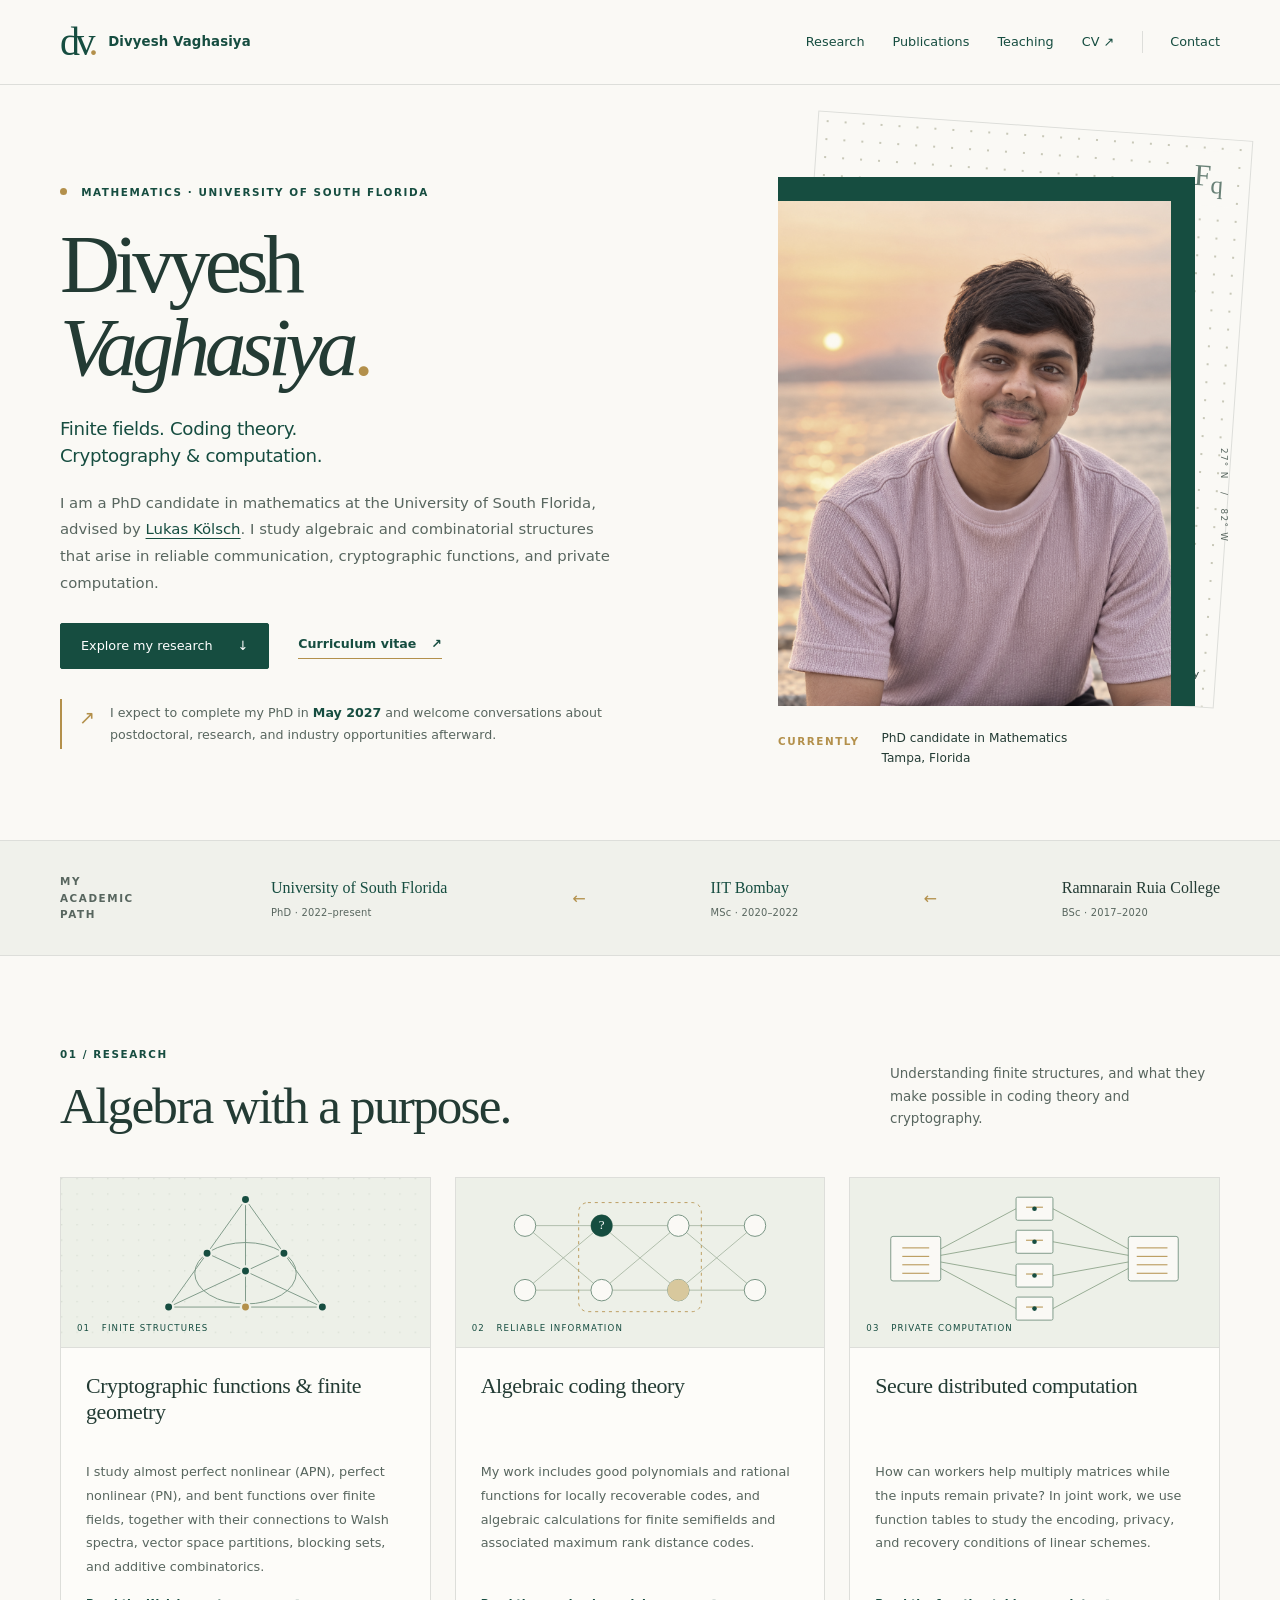
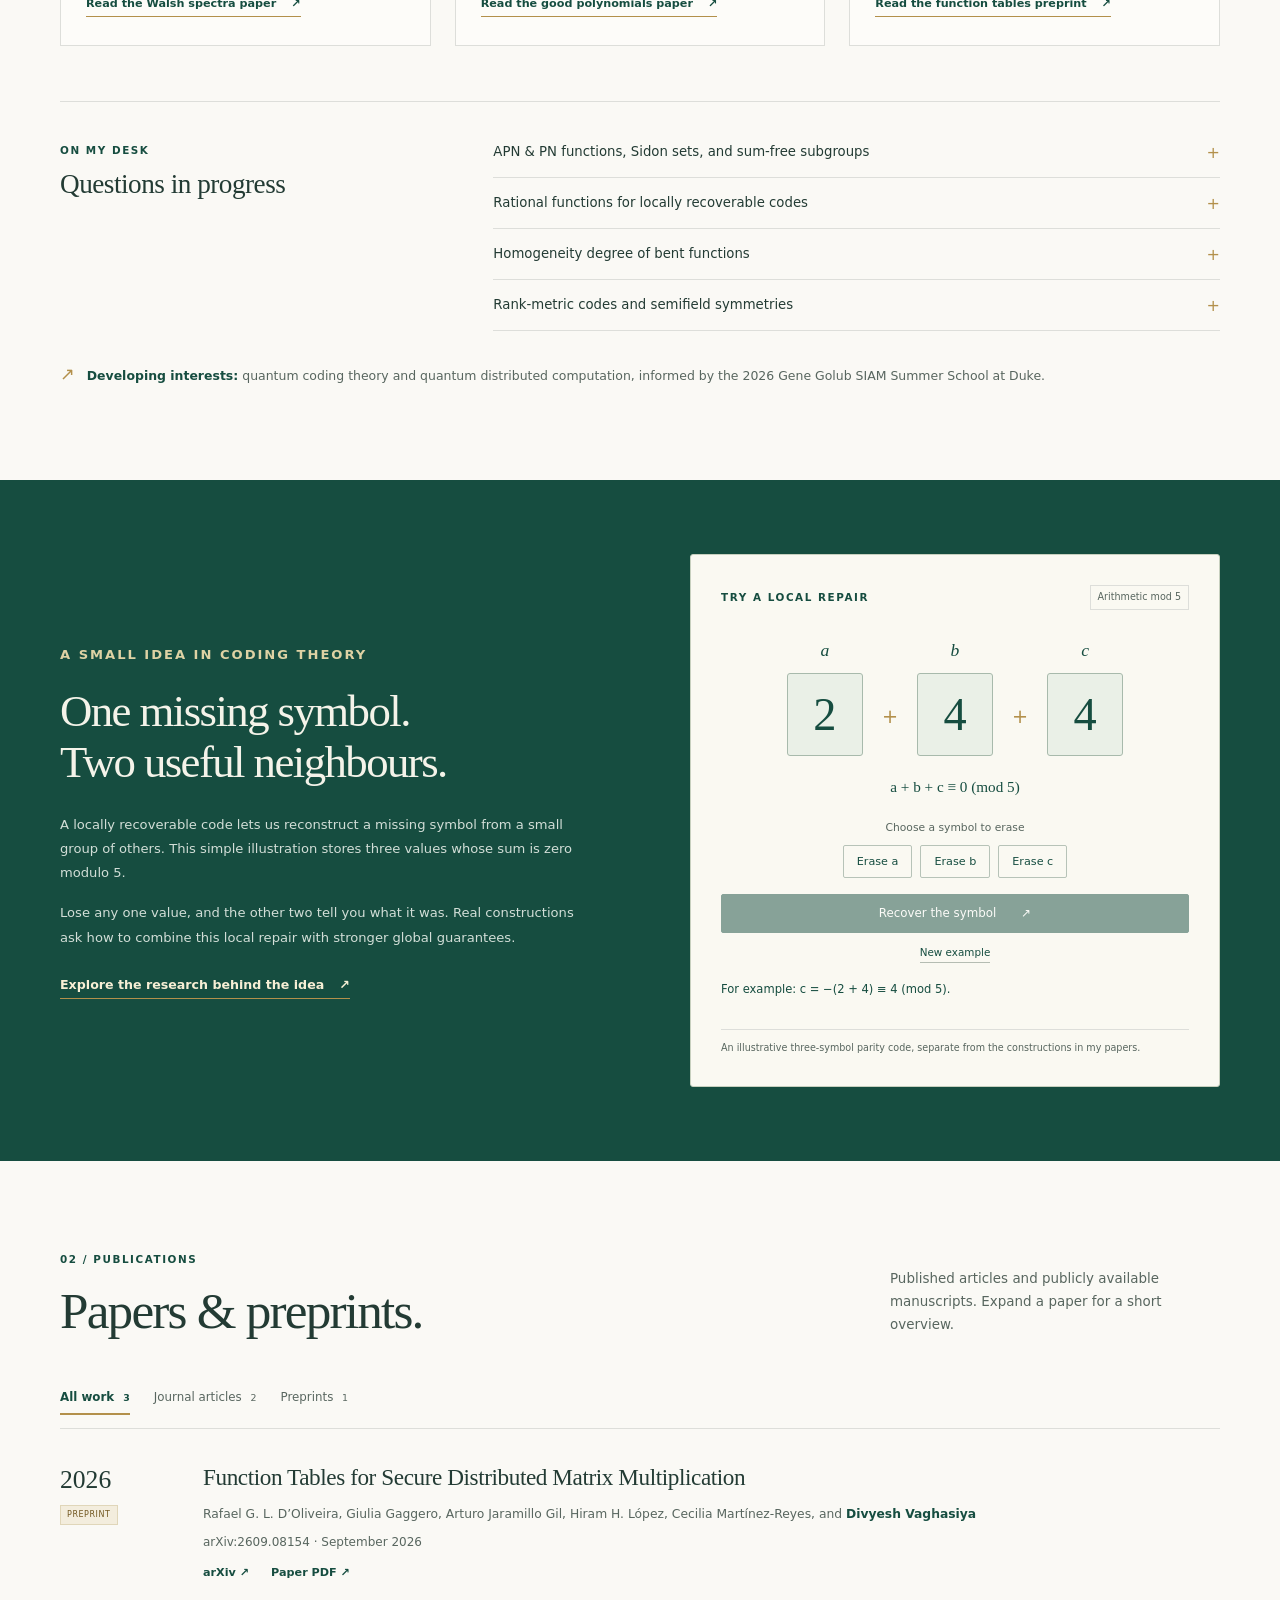
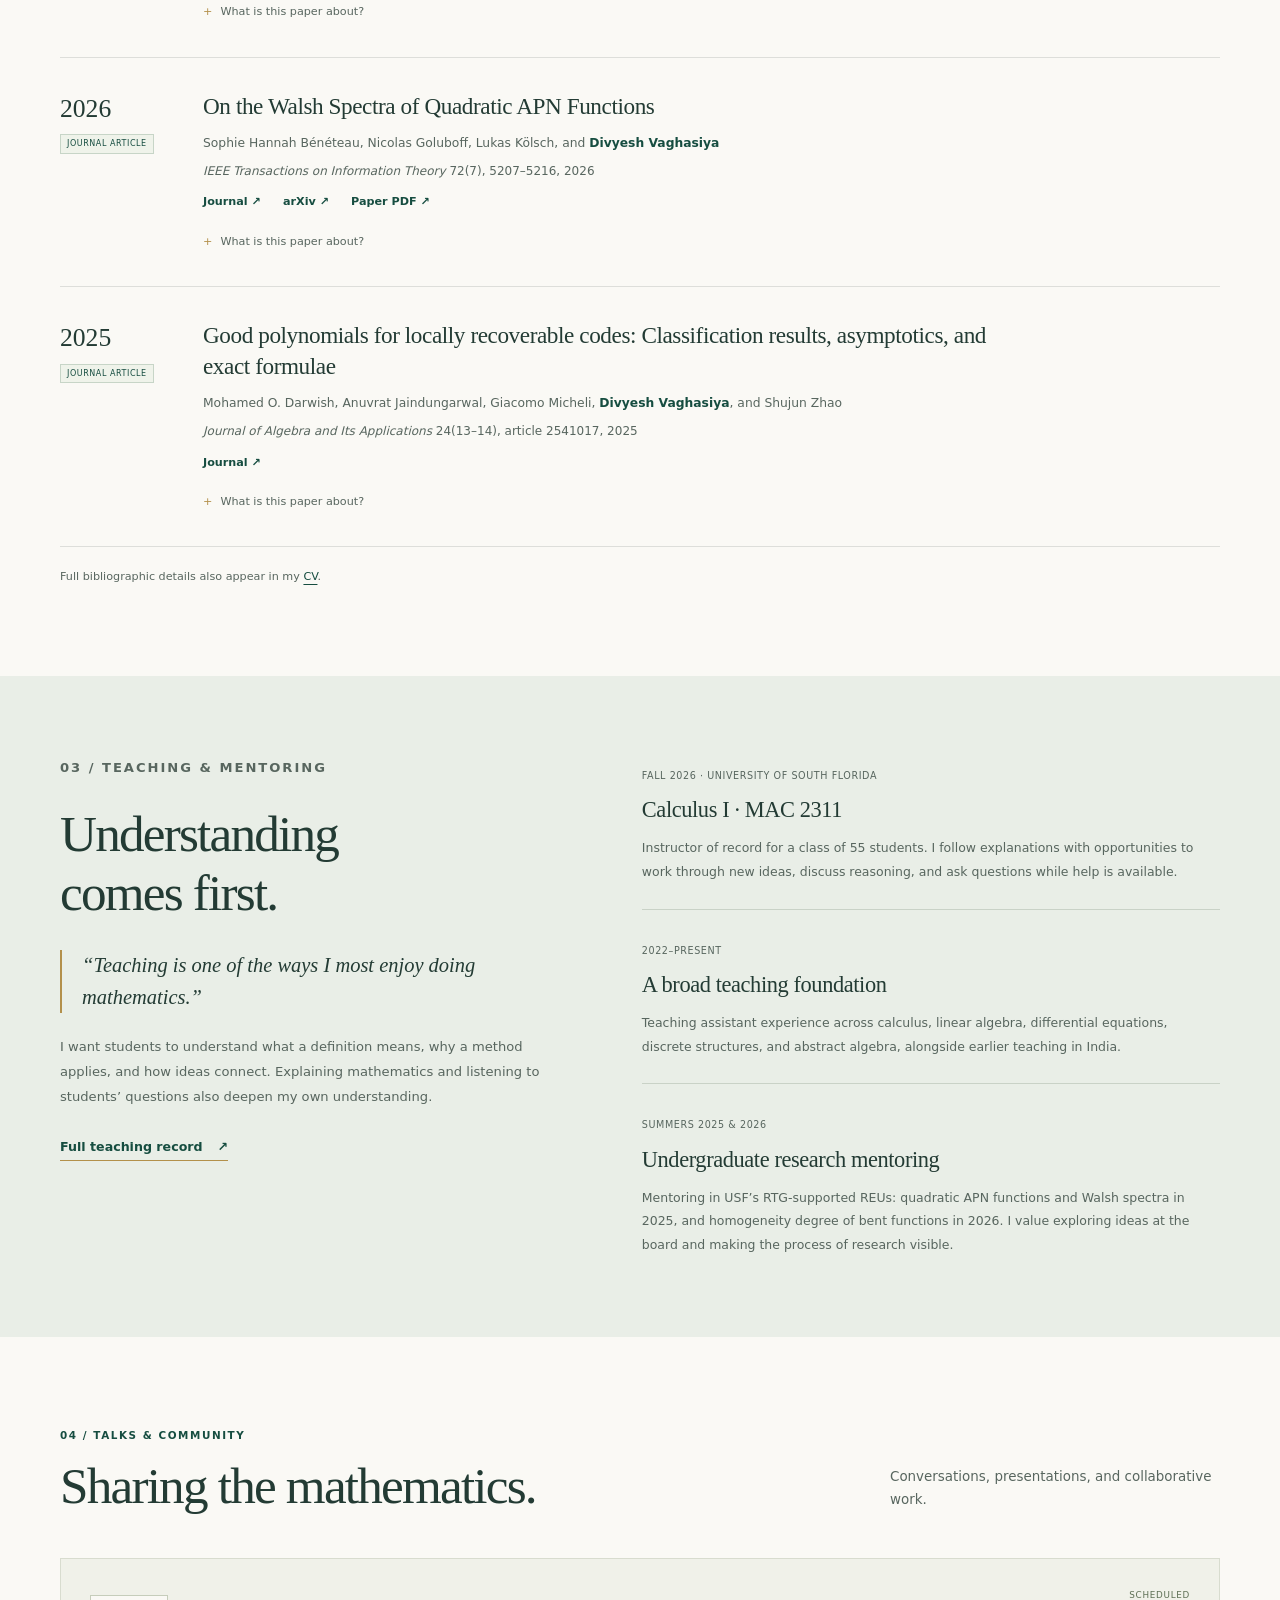
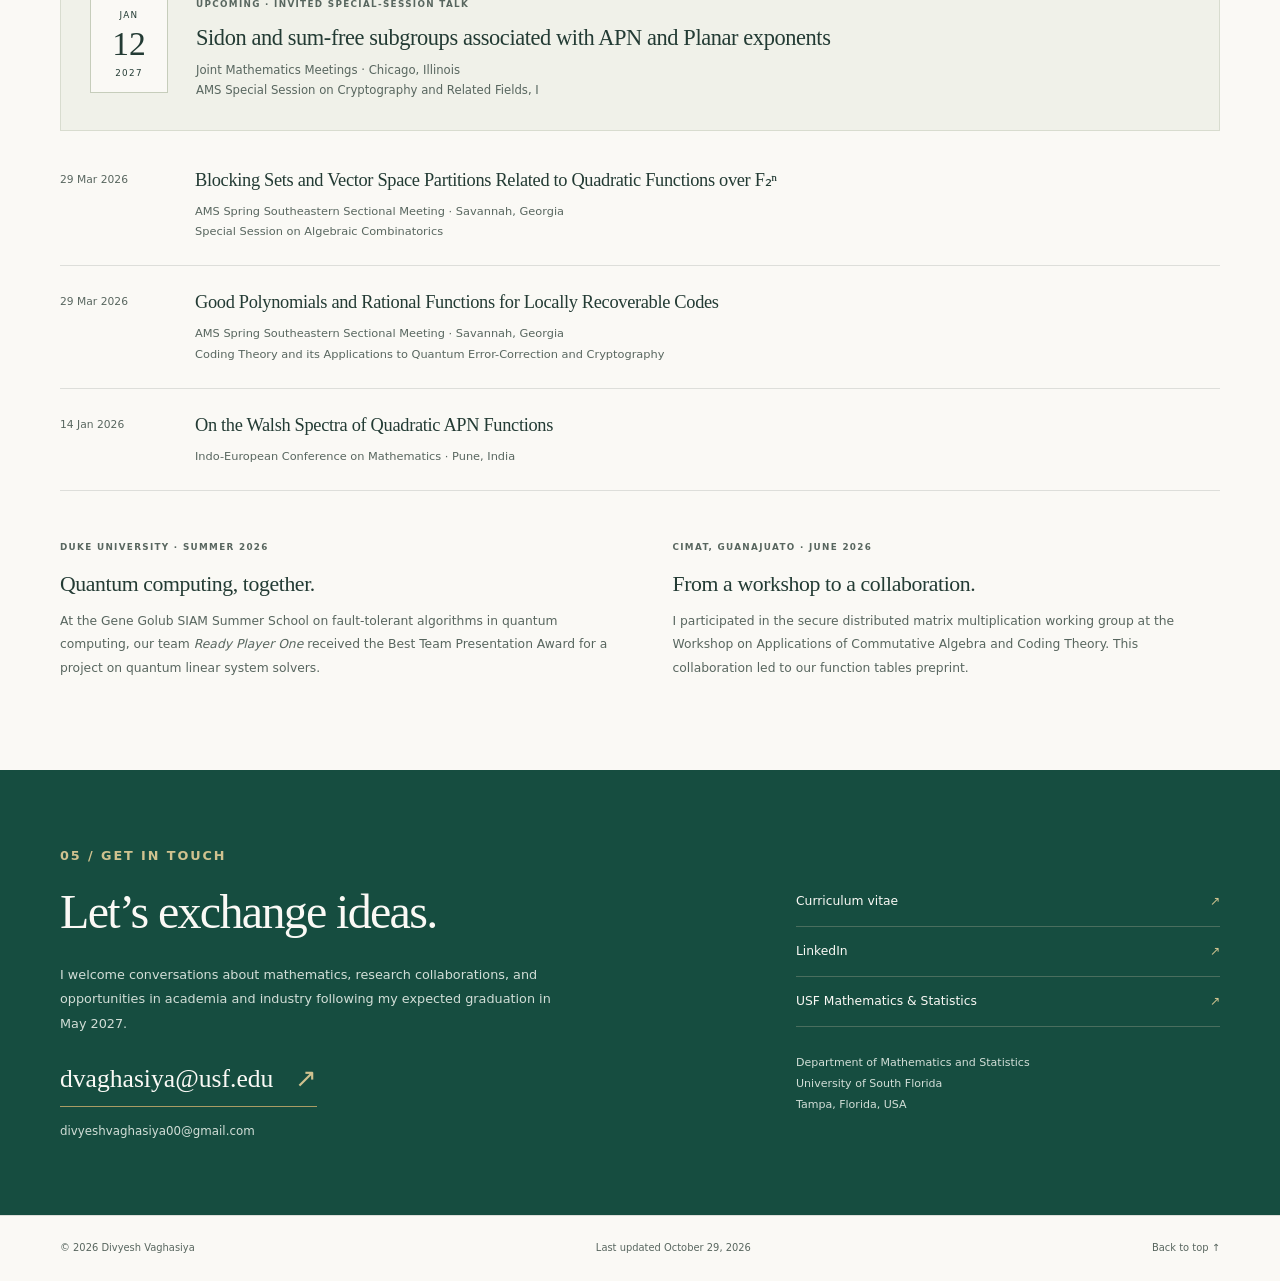
==== index.html @ b935f298 "Add academic website" ====
<!doctype html>
<html lang="en">
<head>
  <meta charset="utf-8">
  <meta name="viewport" content="width=device-width, initial-scale=1">
  <meta name="theme-color" content="#164d40">
  <title>Divyesh Vaghasiya | Mathematics, Coding Theory &amp; Cryptography</title>
  <meta name="description" content="Divyesh Vaghasiya is a mathematics PhD candidate at the University of South Florida, working on finite fields, coding theory, cryptographic functions, and secure distributed computation. Expected graduation: May 2027.">
  <meta property="og:title" content="Divyesh Vaghasiya — Mathematics">
  <meta property="og:description" content="Finite fields, coding theory, cryptographic functions, and secure distributed computation. PhD candidate at the University of South Florida.">
  <meta property="og:type" content="website">
  <link rel="icon" href="./assets/favicon.svg" type="image/svg+xml">
  <link rel="stylesheet" href="./styles.css">
  <script src="./site.js" defer></script>
</head>
<body>
  <a class="skip-link" href="#main">Skip to content</a>
  <header class="site-header">
    <div class="container header-inner">
      <a class="brand" href="./index.html" aria-label="Divyesh Vaghasiya, home"><span class="brand-mark" aria-hidden="true">dv<span>.</span></span><span class="brand-name">Divyesh Vaghasiya</span></a>
      <button class="nav-toggle" aria-expanded="false" aria-controls="site-nav" hidden>Menu <span aria-hidden="true">☰</span></button>
      <nav class="site-nav" id="site-nav" aria-label="Main navigation">
        <a href="#research">Research</a><a href="#publications">Publications</a><a href="#teaching">Teaching</a><a href="./cv.html">CV <span aria-hidden="true">↗</span></a><a href="#contact">Contact</a>
      </nav>
    </div>
  </header>
  <main id="main">
    <section class="hero container" aria-labelledby="intro-title">
      <div class="hero-copy">
        <p class="eyebrow"><span class="status-dot" aria-hidden="true"></span> Mathematics · University of South Florida</p>
        <h1 id="intro-title">Divyesh<br><em>Vaghasiya</em><span class="name-period">.</span></h1>
        <p class="hero-subtitle">Finite fields. Coding theory.<br>Cryptography &amp; computation.</p>
        <p class="hero-description">I am a PhD candidate in mathematics at the University of South Florida, advised by <a href="https://lkoelsch.github.io/">Lukas Kölsch</a>. I study algebraic and combinatorial structures that arise in reliable communication, cryptographic functions, and private computation.</p>
        <div class="hero-actions"><a class="button" href="#research">Explore my research <span aria-hidden="true">↓</span></a><a class="text-link" href="./cv.html">Curriculum vitae <span aria-hidden="true">↗</span></a></div>
        <div class="availability"><span class="availability-mark" aria-hidden="true">↗</span><p>I expect to complete my PhD in <strong>May 2027</strong> and welcome conversations about postdoctoral, research, and industry opportunities afterward.</p></div>
      </div>
      <figure class="portrait-composition">
        <div class="portrait-math" aria-hidden="true"><span>F<sub>q</sub></span><span>structure → possibility</span></div>
        <div class="portrait-frame"><img src="./assets/photo.jpg" alt="Portrait of Divyesh Vaghasiya" width="413" height="531" fetchpriority="high"></div>
        <figcaption><span class="small-label">Currently</span><span>PhD candidate in Mathematics<br>Tampa, Florida</span></figcaption>
        <div class="portrait-coordinate" aria-hidden="true">27° N &nbsp; / &nbsp; 82° W</div>
      </figure>
    </section>

    <div class="affiliation-strip"><div class="container affiliation-inner"><span class="small-label">My academic path</span><a href="https://www.usf.edu/arts-sciences/departments/mathematics-statistics/">University of South Florida <span>PhD · 2022–present</span></a><span class="path-arrow" aria-hidden="true">←</span><a href="https://www.iitb.ac.in/">IIT Bombay <span>MSc · 2020–2022</span></a><span class="path-arrow" aria-hidden="true">←</span><span>Ramnarain Ruia College <span>BSc · 2017–2020</span></span></div></div>

    <section class="section container" id="research" aria-labelledby="research-title">
      <div class="section-heading"><div><p class="eyebrow">01 / Research</p><h2 id="research-title">Algebra with a purpose.</h2></div><p>Understanding finite structures, and what they make possible in coding theory and cryptography.</p></div>
      <div class="research-grid">
        <article class="research-area"><div class="research-visual"><img src="./assets/finite-geometry.svg" alt="Schematic of points and intersecting lines representing finite geometry" width="480" height="220" loading="lazy"><span class="visual-label">01 &nbsp; Finite structures</span></div><div class="research-area-body"><h3>Cryptographic functions &amp; finite geometry</h3><p>I study almost perfect nonlinear (APN), perfect nonlinear (PN), and bent functions over finite fields, together with their connections to Walsh spectra, vector space partitions, blocking sets, and additive combinatorics.</p><a class="text-link" href="#paper-apn">Read the Walsh spectra paper <span aria-hidden="true">↗</span></a></div></article>
        <article class="research-area"><div class="research-visual"><img src="./assets/coding.svg" alt="Schematic showing interconnected symbols and a highlighted local recovery group" width="480" height="220" loading="lazy"><span class="visual-label">02 &nbsp; Reliable information</span></div><div class="research-area-body"><h3>Algebraic coding theory</h3><p>My work includes good polynomials and rational functions for locally recoverable codes, and algebraic calculations for finite semifields and associated maximum rank distance codes.</p><a class="text-link" href="#paper-lrc">Read the good polynomials paper <span aria-hidden="true">↗</span></a></div></article>
        <article class="research-area"><div class="research-visual"><img src="./assets/distributed.svg" alt="Schematic of encoded data sent to four workers and their responses combined" width="480" height="220" loading="lazy"><span class="visual-label">03 &nbsp; Private computation</span></div><div class="research-area-body"><h3>Secure distributed computation</h3><p>How can workers help multiply matrices while the inputs remain private? In joint work, we use function tables to study the encoding, privacy, and recovery conditions of linear schemes.</p><a class="text-link" href="#paper-sdmm">Read the function tables preprint <span aria-hidden="true">↗</span></a></div></article>
      </div>
      <div class="ongoing"><div><p class="eyebrow">On my desk</p><h3>Questions in progress</h3></div><div class="project-list"><details><summary>APN &amp; PN functions, Sidon sets, and sum-free subgroups</summary><p>With Lukas Kölsch: investigating multiplicative subgroups of finite fields, their Sidon and sum-free properties, and connections with APN and planar exponents. This work also motivates my scheduled JMM 2027 talk.</p></details><details><summary>Rational functions for locally recoverable codes</summary><p>With Anuvrat Jaindungarwal: extending good-polynomial methods to rational functions, studying Galois groups and completely split fibres. A manuscript draft is in progress toward publication.</p></details><details><summary>Homogeneity degree of bent functions</summary><p>A collaboration with Lukas Kölsch and a team including undergraduate researchers, investigating a conjecture about the homogeneity degree of bent functions. The manuscript is being read by the authors.</p></details><details><summary>Rank-metric codes and semifield symmetries</summary><p>Work with Lukas Kölsch on autotopisms of finite semifields and associated maximum rank distance codes, using idealizers, normalizers, and explicit algebraic calculations. Full group descriptions remain in progress.</p></details></div></div>
      <p class="research-note"><span class="note-symbol" aria-hidden="true">↗</span> <strong>Developing interests:</strong> quantum coding theory and quantum distributed computation, informed by the 2026 Gene Golub SIAM Summer School at Duke.</p>
    </section>

    <section class="idea-section" aria-labelledby="idea-title"><div class="container idea-layout"><div><p class="eyebrow">A small idea in coding theory</p><h2 id="idea-title">One missing symbol.<br>Two useful neighbours.</h2><p>A locally recoverable code lets us reconstruct a missing symbol from a small group of others. This simple illustration stores three values whose sum is zero modulo 5.</p><p>Lose any one value, and the other two tell you what it was. Real constructions ask how to combine this local repair with stronger global guarantees.</p><a class="text-link" href="#paper-lrc">Explore the research behind the idea <span aria-hidden="true">↗</span></a></div><div class="code-demo" aria-label="Local recovery illustration"><div class="demo-heading"><span class="small-label">Try a local repair</span><span class="field-tag">Arithmetic mod 5</span></div><div class="demo-symbols"><div><span class="symbol-label">a</span><span class="code-value" id="value-0">2</span></div><span class="demo-plus" aria-hidden="true">+</span><div><span class="symbol-label">b</span><span class="code-value" id="value-1">4</span></div><span class="demo-plus" aria-hidden="true">+</span><div><span class="symbol-label">c</span><span class="code-value" id="value-2">4</span></div></div><p class="demo-equation">a + b + c ≡ 0 (mod 5)</p><div class="demo-controls" hidden><fieldset><legend>Choose a symbol to erase</legend><div class="erase-options"><button type="button" data-erase="0" aria-pressed="false">Erase a</button><button type="button" data-erase="1" aria-pressed="false">Erase b</button><button type="button" data-erase="2" aria-pressed="false">Erase c</button></div></fieldset><button class="button" type="button" id="recover-symbol" disabled>Recover the symbol <span aria-hidden="true">↗</span></button><button class="demo-reset" type="button" id="new-example">New example</button></div><p id="demo-result" class="demo-result" aria-live="polite" aria-atomic="true">For example: c = −(2 + 4) ≡ 4 (mod 5).</p><p class="demo-caption">An illustrative three-symbol parity code, separate from the constructions in my papers.</p></div></div></section>

    <section class="section container" id="publications" aria-labelledby="publications-title"><div class="section-heading"><div><p class="eyebrow">02 / Publications</p><h2 id="publications-title">Papers &amp; preprints.</h2></div><p>Published articles and publicly available manuscripts. Expand a paper for a short overview.</p></div><div class="publication-filters" role="group" aria-label="Filter publications" hidden><button type="button" class="filter-button is-active" data-filter="all" aria-pressed="true">All work <span>3</span></button><button type="button" class="filter-button" data-filter="journal" aria-pressed="false">Journal articles <span>2</span></button><button type="button" class="filter-button" data-filter="preprint" aria-pressed="false">Preprints <span>1</span></button></div><p class="visually-hidden" id="filter-status" aria-live="polite"></p><div class="publication-list">
      <article class="publication" id="paper-sdmm" data-publication="preprint"><div class="publication-year">2026<span class="paper-status preprint">Preprint</span></div><div><h3>Function Tables for Secure Distributed Matrix Multiplication</h3><p class="publication-authors">Rafael G. L. D’Oliveira, Giulia Gaggero, Arturo Jaramillo Gil, Hiram H. López, Cecilia Martínez-Reyes, and <strong>Divyesh Vaghasiya</strong></p><p class="publication-venue">arXiv:2609.08154 · September 2026</p><div class="paper-links"><a href="https://arxiv.org/abs/2609.08154">arXiv <span aria-hidden="true">↗</span></a><a href="https://arxiv.org/pdf/2609.08154">Paper PDF <span aria-hidden="true">↗</span></a></div><details class="paper-overview"><summary>What is this paper about?</summary><p>We represent linear secure distributed matrix multiplication schemes through tables of encoding coefficient functions. This makes privacy and decoding conditions explicit and lets us study the number of workers and finite-field requirements across different families of constructions.</p></details></div></article>
      <article class="publication" id="paper-apn" data-publication="journal"><div class="publication-year">2026<span class="paper-status">Journal article</span></div><div><h3>On the Walsh Spectra of Quadratic APN Functions</h3><p class="publication-authors">Sophie Hannah Bénéteau, Nicolas Goluboff, Lukas Kölsch, and <strong>Divyesh Vaghasiya</strong></p><p class="publication-venue"><em>IEEE Transactions on Information Theory</em> 72(7), 5207–5216, 2026</p><div class="paper-links"><a href="https://doi.org/10.1109/TIT.2026.3695003">Journal <span aria-hidden="true">↗</span></a><a href="https://arxiv.org/abs/2510.12008">arXiv <span aria-hidden="true">↗</span></a><a href="https://arxiv.org/pdf/2510.12008">Paper PDF <span aria-hidden="true">↗</span></a></div><details class="paper-overview"><summary>What is this paper about?</summary><p>APN functions are important in cryptography. We connect the Walsh spectra of quadratic APN functions with vector space partitions and blocking sets, using these geometric structures to obtain restrictions on the possible spectra.</p></details></div></article>
      <article class="publication" id="paper-lrc" data-publication="journal"><div class="publication-year">2025<span class="paper-status">Journal article</span></div><div><h3>Good polynomials for locally recoverable codes: Classification results, asymptotics, and exact formulae</h3><p class="publication-authors">Mohamed O. Darwish, Anuvrat Jaindungarwal, Giacomo Micheli, <strong>Divyesh Vaghasiya</strong>, and Shujun Zhao</p><p class="publication-venue"><em>Journal of Algebra and Its Applications</em> 24(13–14), article 2541017, 2025</p><div class="paper-links"><a href="https://doi.org/10.1142/S0219498825410178">Journal <span aria-hidden="true">↗</span></a></div><details class="paper-overview"><summary>What is this paper about?</summary><p>Good polynomials provide an algebraic route to constructing locally recoverable codes. This work studies their classification and enumeration, giving asymptotic results and exact formulae.</p></details></div></article>
    </div><p class="section-footnote">Full bibliographic details also appear in my <a href="./cv.html#cv-publications">CV</a>.</p></section>

    <section class="teaching-section" id="teaching" aria-labelledby="teaching-title"><div class="container teaching-layout"><div><p class="eyebrow">03 / Teaching &amp; mentoring</p><h2 id="teaching-title">Understanding<br>comes first.</h2><blockquote>“Teaching is one of the ways I most enjoy doing mathematics.”</blockquote><p>I want students to understand what a definition means, why a method applies, and how ideas connect. Explaining mathematics and listening to students’ questions also deepen my own understanding.</p><a class="text-link" href="./cv.html#cv-teaching">Full teaching record <span aria-hidden="true">↗</span></a></div><div class="teaching-record"><article><span class="record-kicker">Fall 2026 · University of South Florida</span><h3>Calculus I · MAC 2311</h3><p>Instructor of record for a class of 55 students. I follow explanations with opportunities to work through new ideas, discuss reasoning, and ask questions while help is available.</p></article><article><span class="record-kicker">2022–present</span><h3>A broad teaching foundation</h3><p>Teaching assistant experience across calculus, linear algebra, differential equations, discrete structures, and abstract algebra, alongside earlier teaching in India.</p></article><article><span class="record-kicker">Summers 2025 &amp; 2026</span><h3>Undergraduate research mentoring</h3><p>Mentoring in USF’s RTG-supported REUs: quadratic APN functions and Walsh spectra in 2025, and homogeneity degree of bent functions in 2026. I value exploring ideas at the board and making the process of research visible.</p></article></div></div></section>

    <section class="section container" id="talks" aria-labelledby="talks-title"><div class="section-heading"><div><p class="eyebrow">04 / Talks &amp; community</p><h2 id="talks-title">Sharing the mathematics.</h2></div><p>Conversations, presentations, and collaborative work.</p></div><article class="next-talk"><div class="date-tile"><span>JAN</span><strong>12</strong><span>2027</span></div><div><span class="small-label">Upcoming · invited special-session talk</span><h3>Sidon and sum-free subgroups associated with APN and Planar exponents</h3><p>Joint Mathematics Meetings · Chicago, Illinois<br>AMS Special Session on Cryptography and Related Fields, I</p></div><span class="scheduled-label">Scheduled</span></article><div class="past-talks"><article><time datetime="2026-03-29">29 Mar 2026</time><div><h3>Blocking Sets and Vector Space Partitions Related to Quadratic Functions over F₂ⁿ</h3><p>AMS Spring Southeastern Sectional Meeting · Savannah, Georgia<br>Special Session on Algebraic Combinatorics</p></div></article><article><time datetime="2026-03-29">29 Mar 2026</time><div><h3>Good Polynomials and Rational Functions for Locally Recoverable Codes</h3><p>AMS Spring Southeastern Sectional Meeting · Savannah, Georgia<br>Coding Theory and its Applications to Quantum Error-Correction and Cryptography</p></div></article><article><time datetime="2026-01-14">14 Jan 2026</time><div><h3>On the Walsh Spectra of Quadratic APN Functions</h3><p>Indo-European Conference on Mathematics · Pune, India</p></div></article></div><div class="community-row"><article><span class="small-label">Duke University · Summer 2026</span><h3>Quantum computing, together.</h3><p>At the Gene Golub SIAM Summer School on fault-tolerant algorithms in quantum computing, our team <em>Ready Player One</em> received the Best Team Presentation Award for a project on quantum linear system solvers.</p></article><article><span class="small-label">CIMAT, Guanajuato · June 2026</span><h3>From a workshop to a collaboration.</h3><p>I participated in the secure distributed matrix multiplication working group at the Workshop on Applications of Commutative Algebra and Coding Theory. This collaboration led to our function tables preprint.</p></article></div></section>

    <section class="contact-section" id="contact" aria-labelledby="contact-title"><div class="container contact-layout"><div><p class="eyebrow">05 / Get in touch</p><h2 id="contact-title">Let’s exchange ideas.</h2><p>I welcome conversations about mathematics, research collaborations, and opportunities in academia and industry following my expected graduation in May 2027.</p><a class="contact-email" href="mailto:dvaghasiya@usf.edu">dvaghasiya@usf.edu <span aria-hidden="true">↗</span></a><a class="secondary-email" href="mailto:divyeshvaghasiya00@gmail.com">divyeshvaghasiya00@gmail.com</a></div><div class="contact-links"><a href="./cv.html"><span>Curriculum vitae</span><span aria-hidden="true">↗</span></a><a href="https://www.linkedin.com/in/divyesh-vaghasiya-866122165"><span>LinkedIn</span><span aria-hidden="true">↗</span></a><a href="https://www.usf.edu/arts-sciences/departments/mathematics-statistics/"><span>USF Mathematics &amp; Statistics</span><span aria-hidden="true">↗</span></a><p>Department of Mathematics and Statistics<br>University of South Florida<br>Tampa, Florida, USA</p></div></div></section>
  </main>
  <footer class="site-footer"><div class="container footer-inner"><span>© 2026 Divyesh Vaghasiya</span><span>Last updated October 29, 2026</span><a href="#main">Back to top ↑</a></div></footer>
</body>
</html>
---- styles.css ----
@charset "UTF-8";
:root{--paper:#faf9f5;--white:#fff;--ink:#233b34;--green:#164d40;--green-dark:#103b32;--muted:#58665f;--gold:#b3904b;--line:#dddeda;--light-green:#eaf0e9;--serif:Georgia,'Times New Roman',serif;--sans:system-ui,-apple-system,BlinkMacSystemFont,'Segoe UI',sans-serif}
*{box-sizing:border-box}html{scroll-behavior:smooth;scroll-padding-top:105px}body{margin:0;background:var(--paper);color:var(--ink);font-family:var(--sans);font-size:16px;line-height:1.7}a{color:var(--green);text-underline-offset:4px;text-decoration-thickness:1px}a:hover{text-decoration-color:var(--gold)}button{font:inherit;cursor:pointer}button:disabled{cursor:default;opacity:.5}button,a{-webkit-tap-highlight-color:transparent}a:focus-visible,button:focus-visible,summary:focus-visible{outline:3px solid var(--gold);outline-offset:5px}img{max-width:100%;display:block}h1,h2,h3,p,figure{margin-top:0}h1,h2,h3{font-weight:400;line-height:1.16}h2{font-family:var(--serif);font-size:clamp(2.2rem,4vw,3.4rem);letter-spacing:-.035em;margin-bottom:0}h3{font-family:var(--serif);font-size:1.5rem;letter-spacing:-.018em}p{margin-bottom:1.2em}[hidden]{display:none!important}.container{width:min(1160px,calc(100% - 96px));margin-inline:auto}.small-label,.eyebrow{text-transform:uppercase;letter-spacing:.15em;font-size:.65rem;font-weight:650;line-height:1.6}.eyebrow{color:var(--green);margin-bottom:23px}.status-dot{display:inline-block;width:7px;height:7px;border-radius:50%;background:var(--gold);margin-right:9px;vertical-align:1px}.site-header{position:sticky;top:0;z-index:20;background:rgba(250,249,245,.96);border-bottom:1px solid var(--line)}.header-inner{display:flex;align-items:center;justify-content:space-between;min-height:84px;gap:20px}.brand{display:flex;align-items:center;gap:14px;text-decoration:none;white-space:nowrap}.brand-mark{font-family:var(--serif);font-size:2.5rem;line-height:1;letter-spacing:-.11em}.brand-mark>span{color:var(--gold)}.brand-name{font-size:.83rem;font-weight:600;letter-spacing:.01em}.site-nav{display:flex;gap:28px;align-items:center}.site-nav a{font-size:.8rem;text-decoration:none}.site-nav a:hover,.site-nav a[aria-current]{text-decoration:underline}.site-nav>a:last-child{border-left:1px solid var(--line);padding-left:27px}.nav-toggle{border:0;background:transparent;padding:9px;color:var(--green);font-size:.85rem}.nav-toggle span{padding-left:5px}@media(min-width:801px){.nav-toggle{display:none!important}}.skip-link{position:fixed;left:20px;top:-80px;z-index:100;background:var(--green);color:white;padding:12px}.skip-link:focus{top:10px}.hero{display:grid;grid-template-columns:1.4fr 1fr;gap:80px;padding-block:80px 72px;align-items:center}.hero h1{font-family:var(--serif);font-size:clamp(3.4rem,6.5vw,5.5rem);line-height:.99;letter-spacing:-.065em;margin-bottom:27px}.hero h1 em{font-weight:400}.name-period{color:var(--gold)}.hero-subtitle{font-size:1.14rem;line-height:1.5;letter-spacing:-.02em;margin-bottom:20px;color:var(--green)}.hero-description{max-width:560px;color:var(--muted);font-size:.93rem;line-height:1.8}.hero-actions{display:flex;align-items:center;gap:29px;margin:26px 0 30px}.button{display:inline-flex;gap:25px;justify-content:center;align-items:center;background:var(--green);color:white;border:1px solid var(--green);padding:12px 20px;text-decoration:none;font-size:.8rem;line-height:1.6;border-radius:2px;font-weight:500}.button:hover{background:var(--green-dark);color:white}.button-secondary{background:transparent;color:var(--green)}.text-link{display:inline-flex;gap:15px;font-size:.79rem;font-weight:600;text-decoration:none;border-bottom:1px solid var(--gold);padding-bottom:3px}.text-link:hover{border-color:var(--green)}.availability{display:flex;gap:15px;border-left:2px solid var(--gold);padding:3px 0 3px 17px;max-width:550px}.availability p{font-size:.79rem;line-height:1.75;margin:0;color:var(--muted)}.availability-mark{color:var(--gold);font-size:1.2rem}.availability strong{font-weight:650;color:var(--green)}.portrait-composition{position:relative;margin:0 0 0 8px;padding:0 25px 0 0}.portrait-frame{position:relative;background:var(--green);padding:24px 24px 0 0;z-index:1;margin:12px 0 0}.portrait-frame img{width:100%;height:auto;aspect-ratio:413/531;object-fit:cover;object-position:center 22%;filter:saturate(.65)}.portrait-math{position:absolute;inset:-40px -14px 74px 20px;background-image:radial-gradient(#c8c8b8 1px,transparent 1px);background-size:18px 18px;border:1px solid var(--line);transform:rotate(4deg)}.portrait-math>span:first-child{position:absolute;right:14px;top:12px;font-family:var(--serif);font-size:1.9rem;color:#688076;background:var(--paper);padding:0 12px}.portrait-math>span:last-child{position:absolute;bottom:20px;right:12px;font-size:.62rem;letter-spacing:.1em;background:var(--paper);padding:3px}.portrait-composition figcaption{display:flex;gap:22px;margin-top:23px;font-size:.76rem;line-height:1.6}.portrait-composition figcaption .small-label{color:var(--gold);padding-top:4px}.portrait-coordinate{position:absolute;right:-11px;top:47%;writing-mode:vertical-rl;font-size:.55rem;letter-spacing:.15em;color:var(--muted)}.affiliation-strip{border-block:1px solid var(--line);background:#f0f1eb}.affiliation-inner{display:flex;gap:29px;justify-content:space-between;align-items:center;min-height:114px}.affiliation-inner>.small-label{max-width:86px;color:var(--muted)}.affiliation-inner>a,.affiliation-inner>span:not(.small-label):not(.path-arrow){font-family:var(--serif);font-size:1rem;text-decoration:none;line-height:1.4}.affiliation-inner a span,.affiliation-inner>span>span{display:block;font-family:var(--sans);font-size:.62rem;color:var(--muted);margin-top:7px;letter-spacing:.02em}.path-arrow{color:var(--gold)}.section{padding-block:90px}.section-heading{display:flex;justify-content:space-between;align-items:end;gap:60px;margin-bottom:42px}.section-heading .eyebrow{margin-bottom:13px}.section-heading>p{max-width:330px;font-size:.84rem;color:var(--muted);margin-bottom:4px}.research-grid{display:grid;grid-template-columns:repeat(3,minmax(0,1fr));gap:24px}.research-area{border:1px solid var(--line);background:#fdfcf9;display:flex;flex-direction:column}.research-visual{position:relative;background:#edf0e8;overflow:hidden;border-bottom:1px solid var(--line)}.research-visual img{width:100%;height:auto}.visual-label{position:absolute;bottom:11px;left:16px;font-size:.54rem;letter-spacing:.13em;text-transform:uppercase;color:var(--green)}.research-area-body{padding:25px 25px 28px;display:flex;flex-direction:column;flex:1}.research-area h3{font-size:1.37rem;min-height:3.15em;margin-bottom:18px}.research-area p{font-size:.8rem;line-height:1.85;color:var(--muted)}.research-area .text-link{font-size:.7rem;margin-top:auto;align-self:start}.ongoing{display:grid;grid-template-columns:1fr 2fr;gap:70px;margin-top:55px;padding-top:40px;border-top:1px solid var(--line)}.ongoing .eyebrow{margin-bottom:10px}.ongoing h3{font-size:1.7rem}.project-list details{border-bottom:1px solid var(--line)}summary{cursor:pointer;list-style:none}summary::-webkit-details-marker{display:none}.project-list summary{padding:15px 28px 15px 0;font-size:.83rem;font-weight:500;position:relative;line-height:1.5}.project-list summary:after{content:'+';position:absolute;right:0;top:14px;color:var(--gold);font-size:1rem}details[open]>summary:after{content:'−'}.project-list details:first-child summary{padding-top:0}.project-list details:first-child summary:after{top:-1px}.project-list p{font-size:.8rem;color:var(--muted);line-height:1.85;padding-right:25px}.research-note{font-size:.78rem;line-height:1.8;color:var(--muted);margin:28px 0 0}.research-note .note-symbol{color:var(--gold);font-size:1.1rem;margin-right:8px}.research-note strong{color:var(--green)}.idea-section{background:var(--green);color:#f4f3e9;padding-block:74px}.idea-layout{display:grid;grid-template-columns:1fr 1fr;gap:100px;align-items:center}.idea-section .eyebrow{color:#ded2a4;margin-bottom:19px}.idea-section h2{font-size:2.8rem;line-height:1.15;margin-bottom:24px}.idea-section p{font-size:.82rem;color:#d2ded7;line-height:1.85}.idea-section .text-link{color:#f7efd5;margin-top:8px}.code-demo{background:#faf9f2;color:var(--green);padding:30px;border:1px solid #c7d0bf;border-radius:3px}.demo-heading{display:flex;justify-content:space-between;gap:15px;align-items:center}.field-tag{font-size:.6rem;color:var(--muted);border:1px solid var(--line);padding:3px 7px}.demo-symbols{display:flex;align-items:end;justify-content:center;gap:19px;margin-top:26px}.symbol-label{display:block;text-align:center;font-family:var(--serif);font-style:italic;margin-bottom:8px;font-size:1.1rem}.code-value{font-family:var(--serif);font-size:2.9rem;display:grid;place-items:center;border:1px solid #a8baac;border-radius:3px;width:76px;height:83px;background:#eaf0e7;transition:background .2s}.demo-plus{padding-bottom:23px;color:var(--gold);font-size:1.2rem}.code-value.is-missing{border-style:dashed;color:#805919;background:#f0ead9}.code-value.is-recovered{background:#d0e2c9}.idea-section .demo-equation{text-align:center;margin:17px 0;color:var(--green);font-family:var(--serif);font-size:.95rem}.demo-controls fieldset{padding:0;border:0;margin:0 0 16px}.demo-controls legend{font-size:.67rem;text-align:center;width:100%;margin:0 0 8px;color:var(--muted)}.erase-options{display:flex;gap:8px;justify-content:center}.erase-options button{background:transparent;border:1px solid #b7c3b8;color:var(--green);font-size:.7rem;padding:6px 13px;border-radius:2px}.erase-options button[aria-pressed=true]{background:#e9dfc4;border-color:#92783e}.demo-controls>.button{width:100%;padding:9px;font-size:.74rem}.demo-reset{display:block;margin:11px auto 0;border:0;border-bottom:1px solid #b5bdb3;background:transparent;font-size:.65rem;color:var(--green);padding:0 0 1px}.idea-section .demo-result{color:var(--green);font-size:.72rem;min-height:3.7em;margin:17px 0 6px;line-height:1.6}.idea-section .demo-caption{font-size:.6rem;line-height:1.7;color:var(--muted);border-top:1px solid var(--line);padding-top:10px;margin:0}.publication-filters{display:flex;gap:24px;flex-wrap:wrap;border-bottom:1px solid var(--line);padding-bottom:15px;margin-bottom:0}.filter-button{padding:5px 0;background:transparent;border:0;color:var(--muted);font-size:.74rem}.filter-button span{font-size:.59rem;margin-left:5px}.filter-button.is-active{color:var(--green);font-weight:650;box-shadow:0 2px var(--gold)}.publication{display:grid;grid-template-columns:120px 1fr;gap:23px;padding:33px 0;border-bottom:1px solid var(--line);scroll-margin-top:115px}.publication-year{font-family:var(--serif);font-size:1.6rem;line-height:1.4}.paper-status{display:table;font-family:var(--sans);font-size:.5rem;text-transform:uppercase;letter-spacing:.07em;white-space:nowrap;color:var(--green);border:1px solid #c7d5c7;background:#eff3ea;padding:3px 6px;margin-top:8px}.paper-status.preprint{color:#725821;border-color:#e0d6b9;background:#f3eddd}.publication h3{font-size:1.45rem;line-height:1.35;margin-bottom:10px;max-width:820px}.publication-authors{font-size:.77rem;line-height:1.8;color:var(--muted);margin-bottom:7px}.publication-authors strong{font-weight:600;color:var(--green)}.publication-venue{font-size:.75rem;margin-bottom:11px;color:var(--muted)}.paper-links{display:flex;gap:22px}.paper-links a{font-size:.7rem;font-weight:550;text-decoration:none}.paper-links a:hover{text-decoration:underline}.paper-overview{margin-top:14px;max-width:780px}.paper-overview summary{font-size:.7rem;display:inline-block;color:var(--muted)}.paper-overview summary:before{content:'+';display:inline-block;padding-right:8px;color:var(--gold)}.paper-overview[open]>summary:before{content:'−'}.paper-overview p{font-size:.78rem;line-height:1.8;margin:10px 0 0;color:var(--muted)}.section-footnote{font-size:.7rem;color:var(--muted);margin-top:20px;margin-bottom:0}.teaching-section{padding-block:80px;background:#e9eee7}.teaching-layout{display:grid;grid-template-columns:1fr 1.2fr;gap:100px}.teaching-section h2{margin-bottom:27px}.teaching-section blockquote{font-family:var(--serif);font-size:1.28rem;line-height:1.55;font-style:italic;margin:0 0 22px;padding:0 0 0 20px;border-left:2px solid var(--gold)}.teaching-section p{font-size:.82rem;color:var(--muted);line-height:1.9}.teaching-section .text-link{margin-top:10px}.teaching-record article{padding-block:25px;border-bottom:1px solid #c9d2c7}.teaching-record article:first-child{padding-top:4px}.teaching-record article:last-child{border:0;padding-bottom:0}.record-kicker{font-size:.6rem;letter-spacing:.06em;text-transform:uppercase;color:var(--muted)}.teaching-record h3{font-size:1.4rem;margin:10px 0 13px}.teaching-record p{margin:0;font-size:.78rem}.next-talk{background:#f0f1e9;border:1px solid #d8dccf;padding:29px;display:grid;grid-template-columns:78px 1fr auto;gap:28px;align-items:center}.date-tile{border:1px solid #c6cdbb;text-align:center;padding:12px 10px;background:var(--paper)}.date-tile span{display:block;font-size:.55rem;letter-spacing:.15em;line-height:1.6}.date-tile strong{display:block;font-size:2.1rem;line-height:1.3;font-family:var(--serif);font-weight:400}.next-talk .small-label{color:var(--muted);font-size:.55rem}.next-talk h3{font-size:1.4rem;line-height:1.35;margin:8px 0}.next-talk p{font-size:.73rem;color:var(--muted);line-height:1.7;margin:0}.scheduled-label{font-size:.55rem;text-transform:uppercase;letter-spacing:.08em;color:#5d6f54;align-self:start;white-space:nowrap}.past-talks{margin-top:13px}.past-talks article{display:grid;grid-template-columns:108px 1fr;gap:27px;padding:24px 0;border-bottom:1px solid var(--line)}.past-talks time{font-size:.67rem;color:var(--muted);padding-top:3px}.past-talks h3{font-size:1.15rem;line-height:1.4;margin-bottom:7px}.past-talks p{font-size:.71rem;line-height:1.8;color:var(--muted);margin:0}.community-row{display:grid;grid-template-columns:1fr 1fr;gap:65px;margin-top:40px}.community-row .small-label{font-size:.55rem;color:var(--muted)}.community-row h3{font-size:1.36rem;margin:13px 0}.community-row p{font-size:.77rem;line-height:1.9;color:var(--muted);margin:0}.contact-section{background:var(--green);color:var(--paper);padding-block:74px}.contact-layout{display:grid;grid-template-columns:1.5fr 1fr;gap:100px}.contact-section .eyebrow{color:#d0c28f;margin-bottom:16px}.contact-section h2{font-size:3rem;margin-bottom:23px}.contact-section p{font-size:.8rem;color:#d2ded7;max-width:520px;line-height:1.9}.contact-email{color:var(--paper);font-size:clamp(1.1rem,2.2vw,1.6rem);font-family:var(--serif);text-decoration:none;border-bottom:1px solid #a99c64;display:inline-block;padding-bottom:5px;margin-top:6px;overflow-wrap:anywhere}.contact-email span{color:#d0c28f;padding-left:15px}.secondary-email{display:block;color:#d2ded7;font-size:.74rem;text-decoration:none;margin-top:14px;overflow-wrap:anywhere}.contact-links{padding-top:33px}.contact-links>a{display:flex;justify-content:space-between;border-bottom:1px solid #4a6e5e;padding:14px 0;color:var(--paper);font-size:.77rem;text-decoration:none}.contact-links>a:hover{color:#e4d6a6}.contact-links>a>span:last-child{color:#d0c28f}.contact-links p{font-size:.69rem;margin:26px 0 0;line-height:1.9}.site-footer{padding-block:24px;background:var(--paper);border-top:1px solid var(--line)}.footer-inner{display:flex;justify-content:space-between;gap:20px;font-size:.62rem;color:var(--muted)}.footer-inner>a{color:var(--muted);text-decoration:none}.visually-hidden{position:absolute;width:1px;height:1px;padding:0;margin:-1px;overflow:hidden;clip:rect(0,0,0,0);white-space:nowrap;border:0}
/* The CV is also a print-friendly public record. */
.cv-shell{max-width:960px;padding-block:55px 75px}.cv-toolbar{display:flex;align-items:center;justify-content:space-between;gap:25px;margin-bottom:35px;font-size:.78rem}.cv-heading{border-bottom:2px solid var(--gold);padding-bottom:25px;margin-bottom:35px}.cv-heading h1{font-size:3rem;font-family:var(--serif);letter-spacing:-.04em;margin-bottom:10px}.cv-heading p{font-size:.83rem;margin-bottom:7px}.cv-heading .eyebrow{font-size:.6rem}.cv-heading a{overflow-wrap:anywhere}.cv-section{margin-bottom:35px;scroll-margin-top:105px}.cv-section h2{font-size:1.75rem;border-bottom:1px solid var(--line);padding-bottom:11px;margin-bottom:20px}.cv-section h3{font-size:1.1rem;line-height:1.4;margin:20px 0 12px}.cv-section p,.cv-section li{font-size:.84rem;line-height:1.8}.cv-section ul,.cv-section ol{padding-left:22px}.cv-section li{margin-bottom:12px}.cv-entry{display:grid;grid-template-columns:145px 1fr;gap:20px;margin-bottom:17px}.cv-date{font-size:.73rem;padding-top:1px;color:var(--muted)}.cv-body{font-size:.84rem;line-height:1.8}.cv-body p{margin:0 0 5px}.cv-body h3{margin:0 0 3px}.cv-body ul{margin:5px 0 0;padding-left:18px}.cv-body li{margin-bottom:3px}.cv-page .publication{grid-template-columns:80px 1fr}.cv-page .publication h3{font-size:1.1rem}.cv-page .publication-year{font-size:1.2rem}
@media(max-width:1050px){.container{width:calc(100% - 64px)}.hero{gap:45px}.hero h1{font-size:4.5rem}.brand-name{display:none}.research-area-body{padding:22px 18px}.idea-layout,.teaching-layout,.contact-layout{gap:55px}.demo-symbols{gap:12px}.code-value{width:65px}.affiliation-inner{gap:18px}.affiliation-inner>a,.affiliation-inner>span:not(.small-label):not(.path-arrow){font-size:.9rem}.scheduled-label{display:none}.next-talk{grid-template-columns:78px 1fr}.hero-actions{gap:20px}}
@media(max-width:800px){html{scroll-padding-top:95px}.container{width:calc(100% - 44px)}.header-inner{min-height:70px;flex-wrap:wrap;gap:0}.brand-name{display:inline;font-size:.77rem}.site-nav{width:100%;padding:0 0 18px;gap:20px;flex-wrap:wrap}.site-nav a{font-size:.76rem}.site-nav>a:last-child{padding-left:0;border:0}.has-menu .site-nav{display:none}.has-menu .site-nav.is-open{display:flex}.hero{padding-block:48px;gap:35px;grid-template-columns:1.2fr .8fr;align-items:start}.hero h1{font-size:3.6rem}.hero .eyebrow{font-size:.55rem;letter-spacing:.1em}.hero-subtitle{font-size:.96rem}.hero-description{font-size:.82rem}.hero-actions{flex-wrap:wrap;gap:18px}.hero-actions .button{font-size:.7rem;padding:10px 13px;gap:14px}.hero-actions .text-link{font-size:.7rem}.portrait-composition{margin-top:40px;padding-right:10px}.portrait-frame{padding:15px 15px 0 0}.portrait-math{inset:-25px -8px 65px 14px}.portrait-math>span:last-child{display:none}.portrait-composition figcaption{display:block;font-size:.65rem;margin-top:15px}.portrait-composition figcaption>.small-label{display:block;margin-bottom:5px}.portrait-coordinate{display:none}.availability{padding-left:12px;gap:9px}.availability p{font-size:.7rem}.affiliation-inner{padding-block:23px;flex-wrap:wrap;justify-content:start;gap:22px 35px}.affiliation-inner>.small-label{max-width:none;width:100%;font-size:.55rem}.path-arrow{display:none}.section{padding-block:60px}.section-heading{gap:25px;margin-bottom:30px}.section-heading>p{max-width:240px;font-size:.76rem}.research-grid{gap:16px}.research-area h3{font-size:1.12rem;min-height:3.5em}.research-area p{font-size:.74rem}.research-area-body{padding:18px 14px}.research-area .text-link{font-size:.62rem;gap:8px}.visual-label{font-size:.43rem;left:10px;bottom:7px}.ongoing{gap:25px;grid-template-columns:1fr 1.8fr}.idea-layout{gap:30px}.idea-section{padding-block:50px}.idea-section h2{font-size:2.05rem}.idea-section p{font-size:.75rem}.code-demo{padding:20px}.demo-symbols{gap:8px}.code-value{width:49px;height:63px;font-size:2.3rem}.demo-plus{font-size:1rem;padding-bottom:17px}.demo-heading{gap:7px;flex-wrap:wrap}.demo-heading .small-label{font-size:.55rem}.field-tag{font-size:.5rem}.erase-options{gap:5px}.erase-options button{font-size:.63rem;padding:6px 9px}.teaching-layout{gap:45px}.teaching-section{padding-block:55px}.teaching-section h2{font-size:2.5rem}.teaching-record h3{font-size:1.25rem}.community-row{gap:30px}.contact-layout{gap:40px}.contact-section h2{font-size:2.5rem}.publication{grid-template-columns:95px 1fr;gap:17px}.cv-entry{grid-template-columns:120px 1fr}}
@media(max-width:580px){.hero{display:flex;flex-direction:column;padding-top:37px;gap:50px}.hero-copy{width:100%}.hero h1{font-size:clamp(3.8rem,14vw,5rem);margin-bottom:23px}.hero .eyebrow{font-size:.55rem}.hero-subtitle{font-size:1.02rem}.hero-description{font-size:.85rem;max-width:100%}.hero-actions{gap:25px}.portrait-composition{width:72%;align-self:center;margin:0 20px 0 0}.portrait-composition figcaption{display:flex;gap:25px;font-size:.7rem}.portrait-frame{padding:20px 20px 0 0}.portrait-math{inset:-25px -25px 58px 13px}.portrait-math>span:last-child{display:block;font-size:.5rem}.affiliation-inner{gap:17px 25px}.affiliation-inner>a,.affiliation-inner>span:not(.small-label):not(.path-arrow){font-size:.87rem}.section-heading{display:block}.section-heading>p{max-width:100%;margin:20px 0 0;font-size:.8rem}h2{font-size:2.5rem}.research-grid{grid-template-columns:1fr;gap:22px}.research-visual img{max-height:190px;object-fit:cover}.visual-label{font-size:.52rem;left:20px;bottom:13px}.research-area-body{padding:23px}.research-area h3{font-size:1.4rem;min-height:0;margin-bottom:13px}.research-area p{font-size:.8rem}.research-area .text-link{font-size:.73rem;gap:15px}.ongoing{grid-template-columns:1fr;gap:10px;margin-top:35px;padding-top:30px}.ongoing h3{font-size:1.7rem}.project-list summary{font-size:.8rem}.project-list details:first-child summary{padding-top:15px}.project-list details:first-child summary:after{top:14px}.idea-layout,.teaching-layout,.contact-layout{grid-template-columns:1fr;gap:38px}.idea-section h2{font-size:2.5rem}.idea-section p{font-size:.8rem}.code-demo{padding:25px}.demo-heading .small-label{font-size:.6rem}.demo-symbols{gap:18px}.code-value{width:68px;height:76px}.demo-plus{padding-bottom:23px}.erase-options button{padding:7px 16px}.demo-controls legend{font-size:.72rem}.idea-section .demo-result{font-size:.75rem}.publication{grid-template-columns:1fr;gap:12px;padding-block:27px}.publication-year{display:flex;align-items:center;gap:12px;font-size:1.25rem}.paper-status{display:inline-block;margin:0;font-size:.5rem}.publication h3{font-size:1.35rem}.publication-filters{gap:20px}.filter-button{font-size:.67rem}.publication-authors{font-size:.75rem}.teaching-section h2{font-size:2.7rem}.teaching-layout{gap:40px}.teaching-record h3{font-size:1.4rem}.next-talk{grid-template-columns:54px 1fr;gap:18px;padding:20px 16px}.date-tile{padding:9px 5px}.date-tile strong{font-size:1.8rem}.next-talk h3{font-size:1.17rem}.next-talk .small-label{font-size:.45rem}.next-talk p{font-size:.67rem}.past-talks article{grid-template-columns:1fr;gap:8px}.past-talks h3{font-size:1.16rem}.community-row{grid-template-columns:1fr;gap:27px}.community-row h3{font-size:1.35rem}.contact-section{padding-block:55px}.contact-section h2{font-size:2.7rem}.contact-email{font-size:1.55rem}.contact-links{padding-top:0}.footer-inner{flex-wrap:wrap;font-size:.59rem;gap:12px 22px}.footer-inner>span:nth-child(2){order:3;width:100%}.footer-inner>a{margin-left:auto}.cv-shell{padding-top:30px}.cv-toolbar{gap:15px;align-items:start}.cv-toolbar .button{padding:9px 12px;font-size:.65rem;gap:10px;white-space:nowrap}.cv-heading h1{font-size:2.6rem}.cv-entry{grid-template-columns:1fr;gap:4px;margin-bottom:22px}.cv-date{font-size:.68rem}.cv-section p,.cv-section li,.cv-body{font-size:.8rem}.cv-page .publication{grid-template-columns:1fr}}
@media(max-width:580px){.hero-description,.research-area p,.project-list p,.idea-section p,.teaching-section p,.community-row p,.contact-section p{font-size:.875rem}.availability p,.publication-authors,.publication-venue,.past-talks p{font-size:.8rem}.cv-section p,.cv-section li,.cv-body{font-size:.875rem}.idea-section .demo-caption{font-size:.65rem}.idea-section .demo-result{font-size:.8rem}}
@media(max-width:580px){.idea-layout,.teaching-layout,.contact-layout{grid-template-columns:minmax(0,1fr)}.demo-symbols{gap:clamp(8px,3vw,18px)}.code-value{width:clamp(48px,16vw,68px)}}
@media(prefers-reduced-motion:reduce){html{scroll-behavior:auto}*{transition:none!important}}
@media print{@page{size:A4;margin:16mm 17mm}html{scroll-behavior:auto}body,.cv-page{background:white;color:#172f27;font-size:10pt;line-height:1.45}.site-header,.site-footer,.skip-link,.cv-toolbar,.nav-toggle,.no-print,[data-print]{display:none!important}.container,.cv-shell{width:100%;max-width:none;margin:0;padding:0}.cv-heading{padding-bottom:12px;margin-bottom:20px}.cv-heading h1{font-size:26pt}.cv-heading p{font-size:9pt;line-height:1.55}.cv-heading .eyebrow{font-size:7pt}.cv-section{margin-bottom:20px}.cv-section h2{font-size:15pt;padding-bottom:6px;margin-bottom:12px;break-after:avoid}.cv-section h3{font-size:10pt;break-after:avoid}.cv-section p,.cv-section li,.cv-body{font-size:9pt;line-height:1.55}.cv-entry{grid-template-columns:28mm 1fr;gap:6mm;margin-bottom:11px;break-inside:avoid}.cv-date{font-size:8pt}.cv-body p{margin-bottom:4px}.cv-section li{margin-bottom:8px;break-inside:avoid}.cv-section ul,.cv-section ol{padding-left:17px}a{color:inherit;text-decoration:none}details{display:block}h1,h2,h3{break-after:avoid}p{orphans:3;widows:3}.cv-page .publication{padding:12px 0;break-inside:avoid}.cv-page .publication h3{font-size:11pt}}
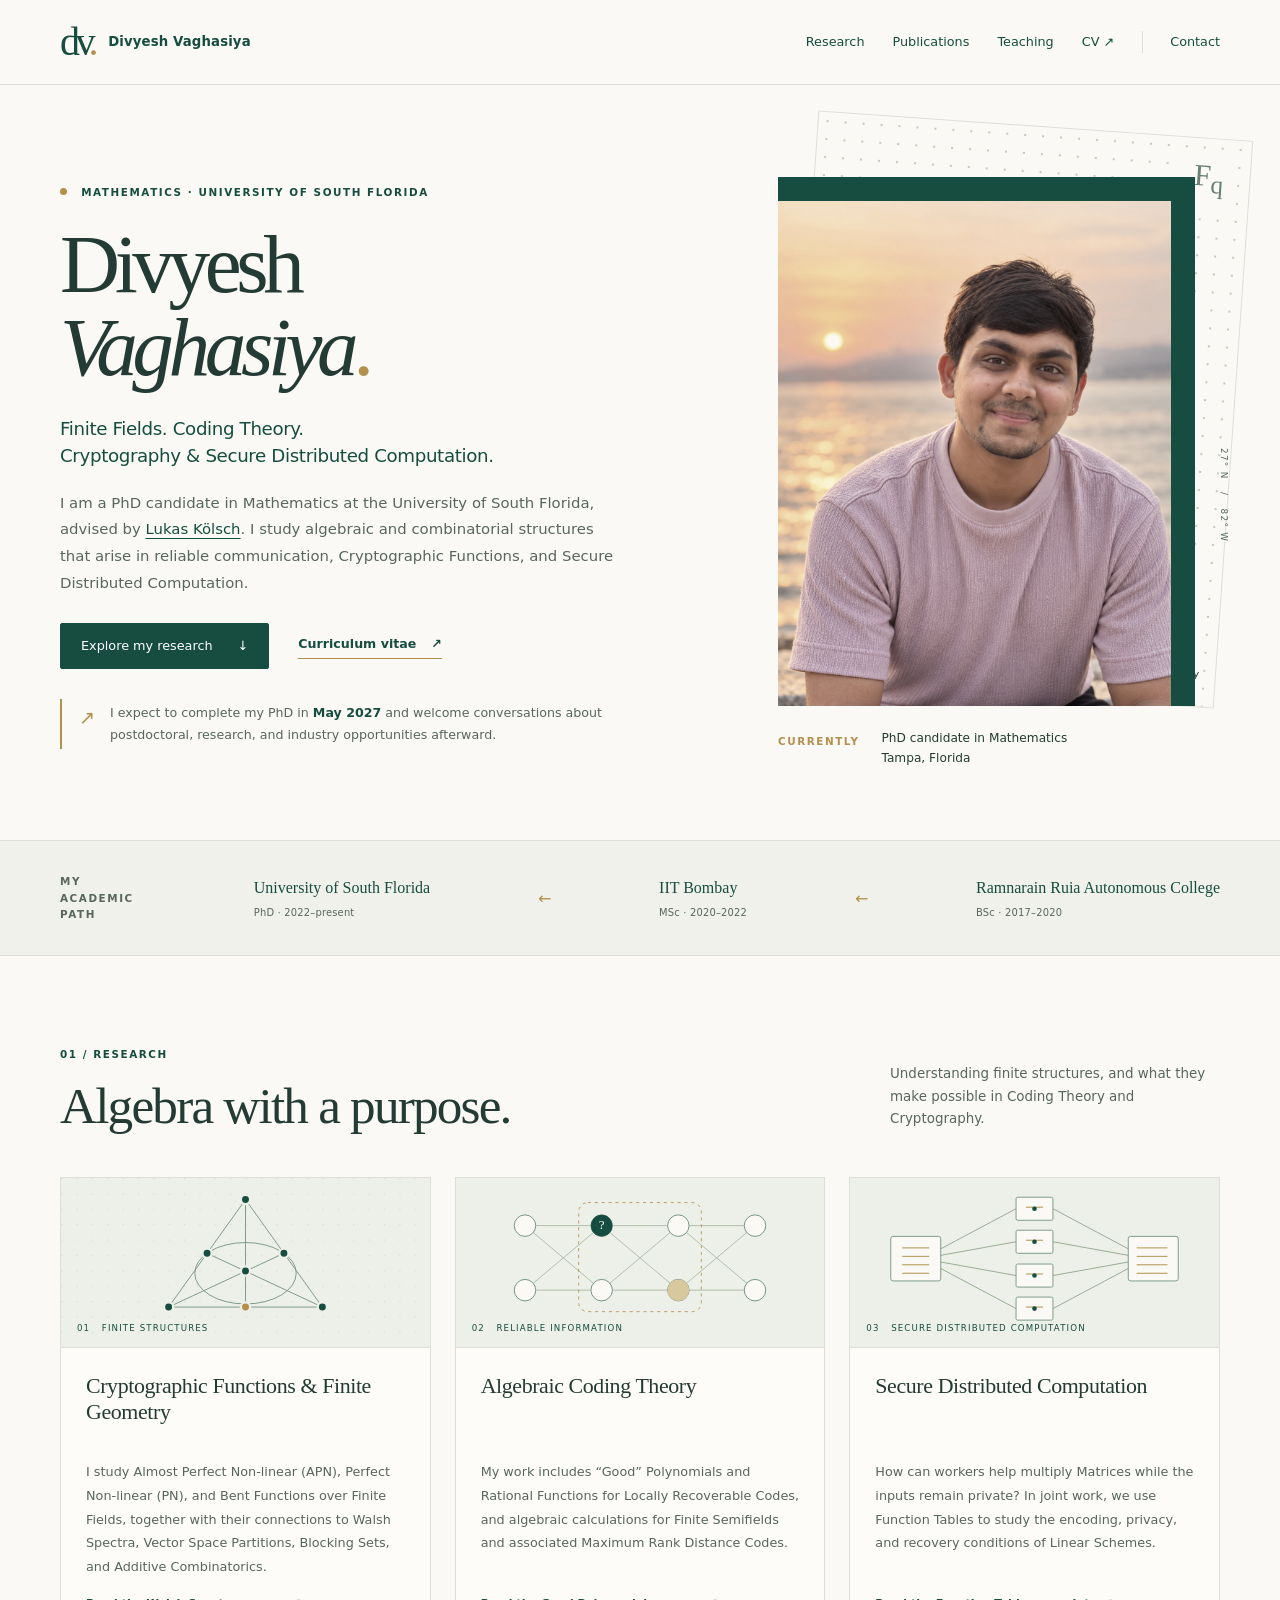
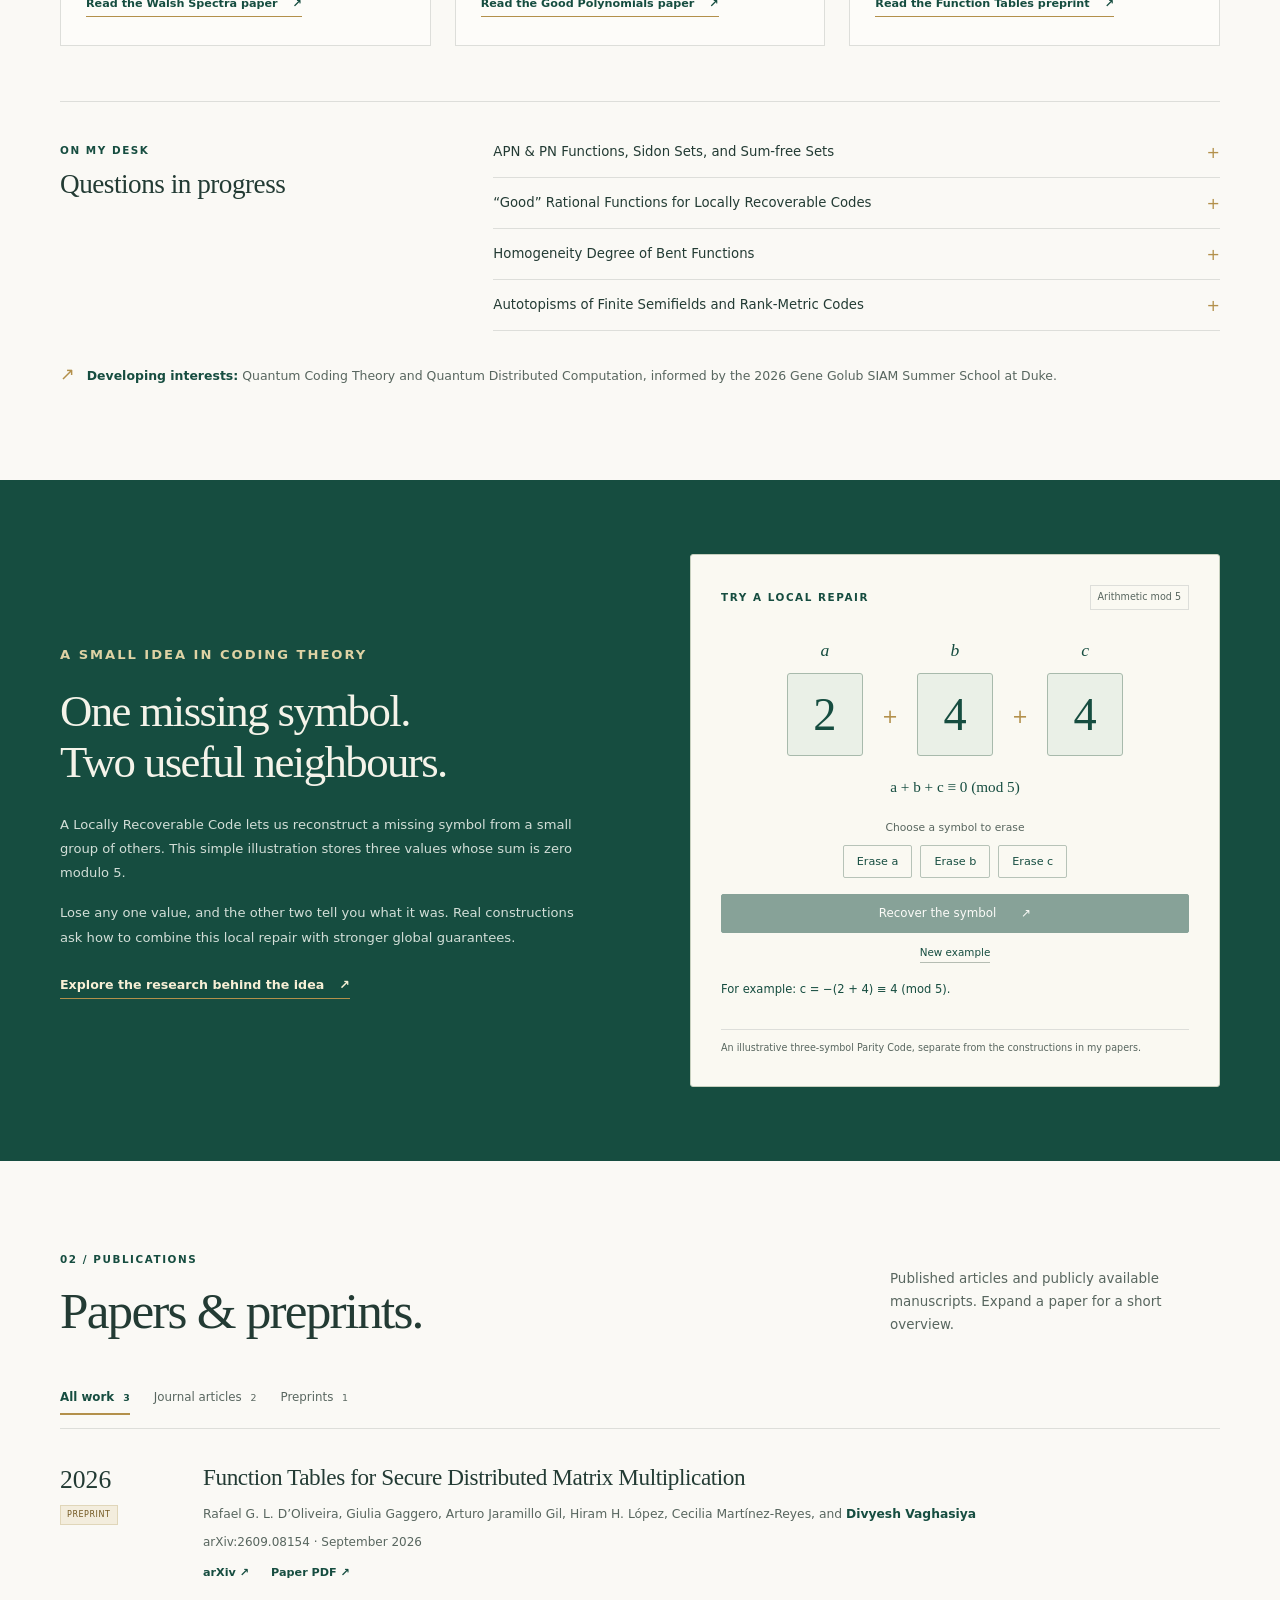
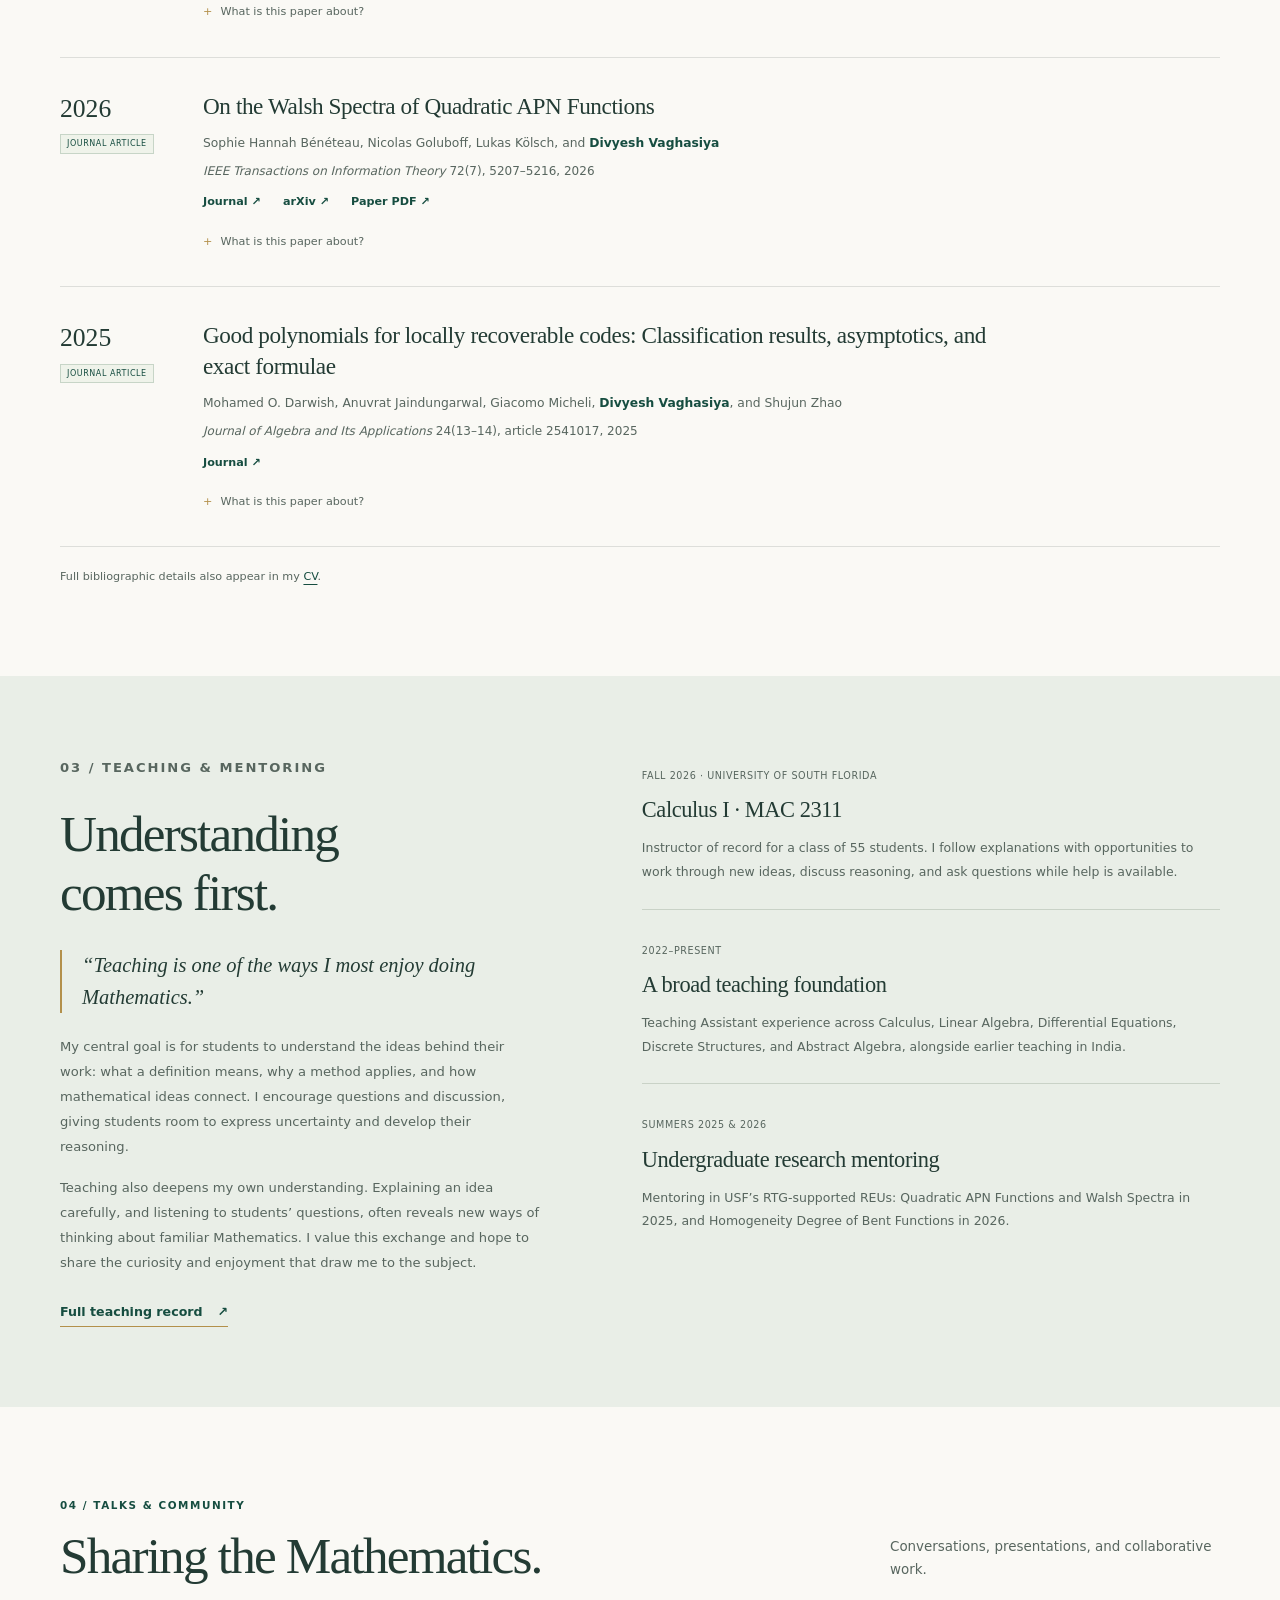
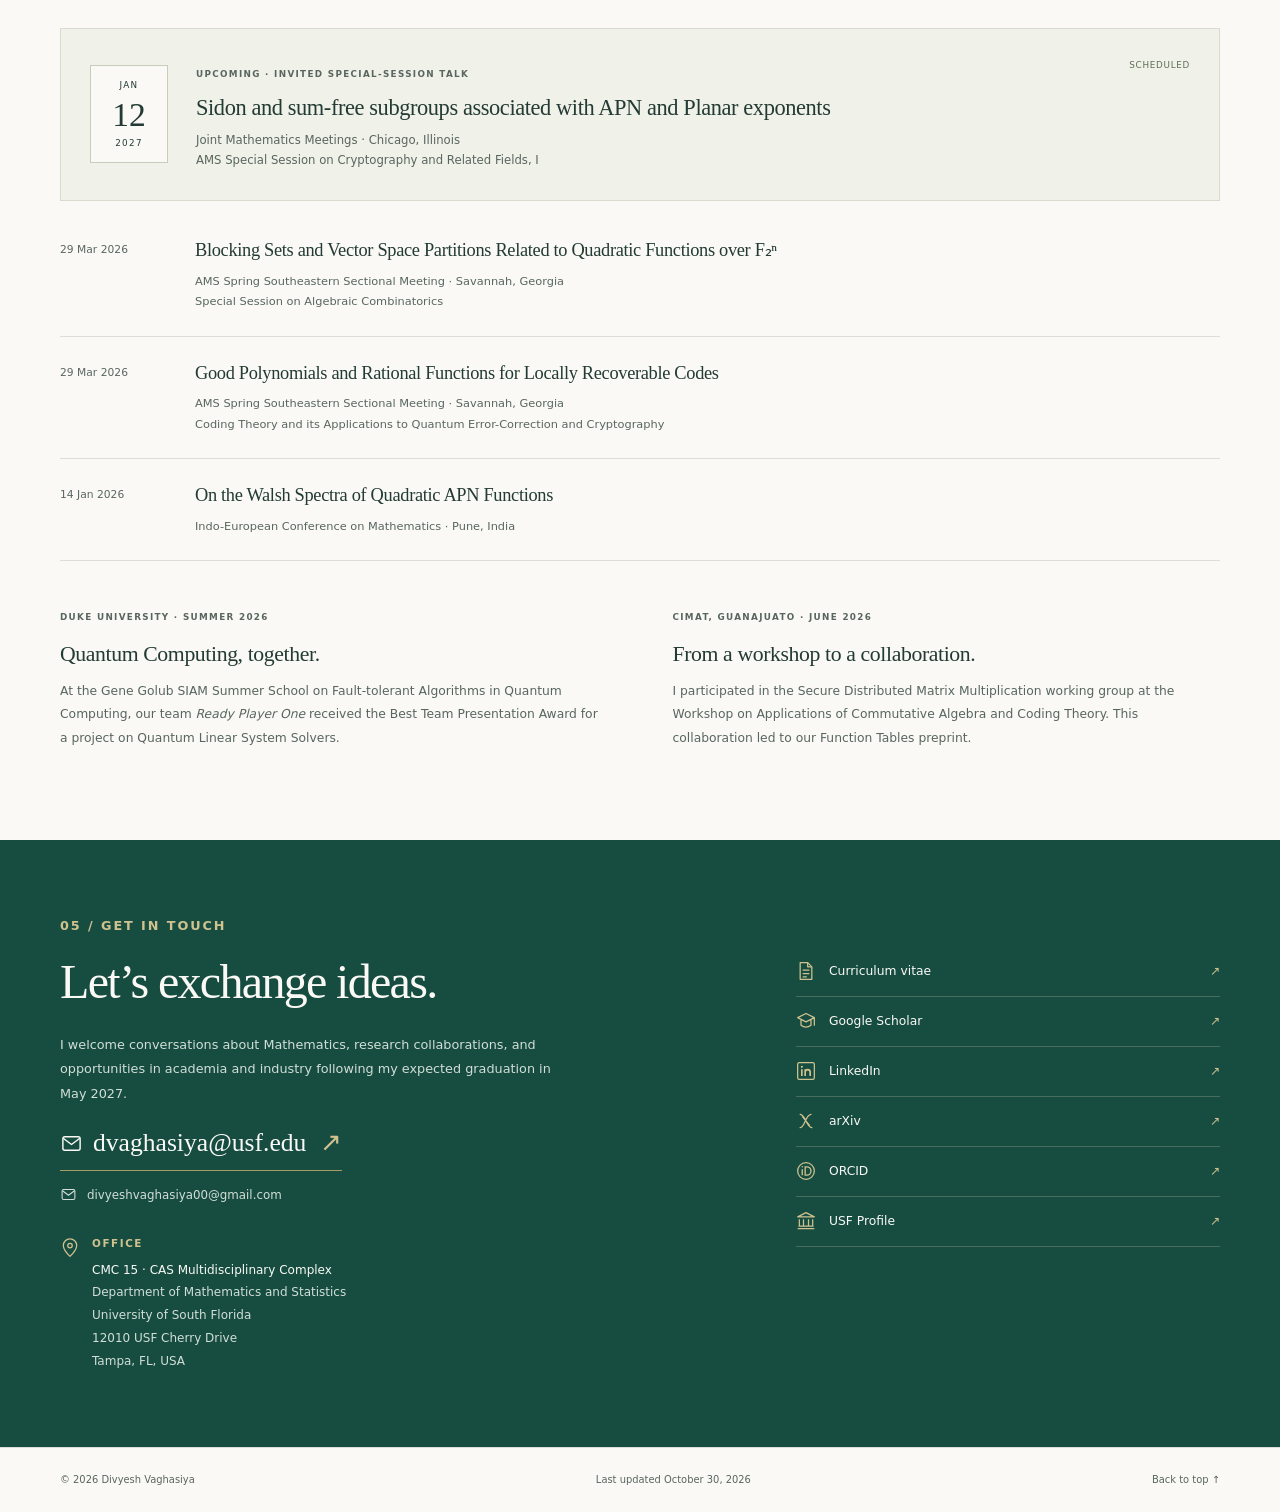
==== commit 0bf444c2: "Update website and public CV" ====
--- a/index.html
+++ b/index.html
@@ -5,9 +5,9 @@
   <meta name="viewport" content="width=device-width, initial-scale=1">
   <meta name="theme-color" content="#164d40">
   <title>Divyesh Vaghasiya | Mathematics, Coding Theory &amp; Cryptography</title>
-  <meta name="description" content="Divyesh Vaghasiya is a mathematics PhD candidate at the University of South Florida, working on finite fields, coding theory, cryptographic functions, and secure distributed computation. Expected graduation: May 2027.">
+  <meta name="description" content="Divyesh Vaghasiya is a mathematics PhD candidate at the University of South Florida, working on Finite Fields, Coding Theory, Cryptographic Functions, and Secure Distributed Computation. Expected graduation: May 2027.">
   <meta property="og:title" content="Divyesh Vaghasiya — Mathematics">
-  <meta property="og:description" content="Finite fields, coding theory, cryptographic functions, and secure distributed computation. PhD candidate at the University of South Florida.">
+  <meta property="og:description" content="Finite Fields, Coding Theory, Cryptographic Functions, and Secure Distributed Computation. PhD candidate at the University of South Florida.">
   <meta property="og:type" content="website">
   <link rel="icon" href="./assets/favicon.svg" type="image/svg+xml">
   <link rel="stylesheet" href="./styles.css">
@@ -29,46 +29,108 @@
       <div class="hero-copy">
         <p class="eyebrow"><span class="status-dot" aria-hidden="true"></span> Mathematics · University of South Florida</p>
         <h1 id="intro-title">Divyesh<br><em>Vaghasiya</em><span class="name-period">.</span></h1>
-        <p class="hero-subtitle">Finite fields. Coding theory.<br>Cryptography &amp; computation.</p>
-        <p class="hero-description">I am a PhD candidate in mathematics at the University of South Florida, advised by <a href="https://lkoelsch.github.io/">Lukas Kölsch</a>. I study algebraic and combinatorial structures that arise in reliable communication, cryptographic functions, and private computation.</p>
+        <p class="hero-subtitle">Finite Fields. Coding Theory.<br>Cryptography &amp; Secure Distributed Computation.</p>
+        <p class="hero-description">I am a PhD candidate in Mathematics at the University of South Florida, advised by <a href="https://lkoelsch.github.io/">Lukas Kölsch</a>. I study algebraic and combinatorial structures that arise in reliable communication, Cryptographic Functions, and Secure Distributed Computation.</p>
         <div class="hero-actions"><a class="button" href="#research">Explore my research <span aria-hidden="true">↓</span></a><a class="text-link" href="./cv.html">Curriculum vitae <span aria-hidden="true">↗</span></a></div>
         <div class="availability"><span class="availability-mark" aria-hidden="true">↗</span><p>I expect to complete my PhD in <strong>May 2027</strong> and welcome conversations about postdoctoral, research, and industry opportunities afterward.</p></div>
       </div>
       <figure class="portrait-composition">
         <div class="portrait-math" aria-hidden="true"><span>F<sub>q</sub></span><span>structure → possibility</span></div>
-        <div class="portrait-frame"><img src="./assets/photo.jpg" alt="Portrait of Divyesh Vaghasiya" width="413" height="531" fetchpriority="high"></div>
+        <div class="portrait-frame"><img src="./assets/photo.jpg" alt="Portrait of Divyesh Vaghasiya" width="1122" height="1402" fetchpriority="high"></div>
         <figcaption><span class="small-label">Currently</span><span>PhD candidate in Mathematics<br>Tampa, Florida</span></figcaption>
         <div class="portrait-coordinate" aria-hidden="true">27° N &nbsp; / &nbsp; 82° W</div>
       </figure>
     </section>
 
-    <div class="affiliation-strip"><div class="container affiliation-inner"><span class="small-label">My academic path</span><a href="https://www.usf.edu/arts-sciences/departments/mathematics-statistics/">University of South Florida <span>PhD · 2022–present</span></a><span class="path-arrow" aria-hidden="true">←</span><a href="https://www.iitb.ac.in/">IIT Bombay <span>MSc · 2020–2022</span></a><span class="path-arrow" aria-hidden="true">←</span><span>Ramnarain Ruia College <span>BSc · 2017–2020</span></span></div></div>
+    <div class="affiliation-strip"><div class="container affiliation-inner"><span class="small-label">My academic path</span><a href="https://www.usf.edu/arts-sciences/departments/mathematics-statistics/">University of South Florida <span>PhD · 2022–present</span></a><span class="path-arrow" aria-hidden="true">←</span><a href="https://www.iitb.ac.in/">IIT Bombay <span>MSc · 2020–2022</span></a><span class="path-arrow" aria-hidden="true">←</span><a href="https://www.ruiacollege.edu/Department/Deptindex.aspx?page=a&amp;ItemID=caeas&amp;nDeptID=cm">Ramnarain Ruia Autonomous College <span>BSc · 2017–2020</span></a></div></div>
 
     <section class="section container" id="research" aria-labelledby="research-title">
-      <div class="section-heading"><div><p class="eyebrow">01 / Research</p><h2 id="research-title">Algebra with a purpose.</h2></div><p>Understanding finite structures, and what they make possible in coding theory and cryptography.</p></div>
+      <div class="section-heading"><div><p class="eyebrow">01 / Research</p><h2 id="research-title">Algebra with a purpose.</h2></div><p>Understanding finite structures, and what they make possible in Coding Theory and Cryptography.</p></div>
       <div class="research-grid">
-        <article class="research-area"><div class="research-visual"><img src="./assets/finite-geometry.svg" alt="Schematic of points and intersecting lines representing finite geometry" width="480" height="220" loading="lazy"><span class="visual-label">01 &nbsp; Finite structures</span></div><div class="research-area-body"><h3>Cryptographic functions &amp; finite geometry</h3><p>I study almost perfect nonlinear (APN), perfect nonlinear (PN), and bent functions over finite fields, together with their connections to Walsh spectra, vector space partitions, blocking sets, and additive combinatorics.</p><a class="text-link" href="#paper-apn">Read the Walsh spectra paper <span aria-hidden="true">↗</span></a></div></article>
-        <article class="research-area"><div class="research-visual"><img src="./assets/coding.svg" alt="Schematic showing interconnected symbols and a highlighted local recovery group" width="480" height="220" loading="lazy"><span class="visual-label">02 &nbsp; Reliable information</span></div><div class="research-area-body"><h3>Algebraic coding theory</h3><p>My work includes good polynomials and rational functions for locally recoverable codes, and algebraic calculations for finite semifields and associated maximum rank distance codes.</p><a class="text-link" href="#paper-lrc">Read the good polynomials paper <span aria-hidden="true">↗</span></a></div></article>
-        <article class="research-area"><div class="research-visual"><img src="./assets/distributed.svg" alt="Schematic of encoded data sent to four workers and their responses combined" width="480" height="220" loading="lazy"><span class="visual-label">03 &nbsp; Private computation</span></div><div class="research-area-body"><h3>Secure distributed computation</h3><p>How can workers help multiply matrices while the inputs remain private? In joint work, we use function tables to study the encoding, privacy, and recovery conditions of linear schemes.</p><a class="text-link" href="#paper-sdmm">Read the function tables preprint <span aria-hidden="true">↗</span></a></div></article>
+        <article class="research-area"><div class="research-visual"><img src="./assets/finite-geometry.svg" alt="Schematic of points and intersecting lines representing finite geometry" width="480" height="220" loading="lazy"><span class="visual-label">01 &nbsp; Finite Structures</span></div><div class="research-area-body"><h3>Cryptographic Functions &amp; Finite Geometry</h3><p>I study Almost Perfect Non-linear (APN), Perfect Non-linear (PN), and Bent Functions over Finite Fields, together with their connections to Walsh Spectra, Vector Space Partitions, Blocking Sets, and Additive Combinatorics.</p><a class="text-link" href="#paper-apn">Read the Walsh Spectra paper <span aria-hidden="true">↗</span></a></div></article>
+        <article class="research-area"><div class="research-visual"><img src="./assets/coding.svg" alt="Schematic showing interconnected symbols and a highlighted local recovery group" width="480" height="220" loading="lazy"><span class="visual-label">02 &nbsp; Reliable Information</span></div><div class="research-area-body"><h3>Algebraic Coding Theory</h3><p>My work includes “Good” Polynomials and Rational Functions for Locally Recoverable Codes, and algebraic calculations for Finite Semifields and associated Maximum Rank Distance Codes.</p><a class="text-link" href="#paper-lrc">Read the Good Polynomials paper <span aria-hidden="true">↗</span></a></div></article>
+        <article class="research-area"><div class="research-visual"><img src="./assets/distributed.svg" alt="Schematic of encoded data sent to four workers and their responses combined" width="480" height="220" loading="lazy"><span class="visual-label">03 &nbsp; Secure Distributed Computation</span></div><div class="research-area-body"><h3>Secure Distributed Computation</h3><p>How can workers help multiply Matrices while the inputs remain private? In joint work, we use Function Tables to study the encoding, privacy, and recovery conditions of Linear Schemes.</p><a class="text-link" href="#paper-sdmm">Read the Function Tables preprint <span aria-hidden="true">↗</span></a></div></article>
       </div>
-      <div class="ongoing"><div><p class="eyebrow">On my desk</p><h3>Questions in progress</h3></div><div class="project-list"><details><summary>APN &amp; PN functions, Sidon sets, and sum-free subgroups</summary><p>With Lukas Kölsch: investigating multiplicative subgroups of finite fields, their Sidon and sum-free properties, and connections with APN and planar exponents. This work also motivates my scheduled JMM 2027 talk.</p></details><details><summary>Rational functions for locally recoverable codes</summary><p>With Anuvrat Jaindungarwal: extending good-polynomial methods to rational functions, studying Galois groups and completely split fibres. A manuscript draft is in progress toward publication.</p></details><details><summary>Homogeneity degree of bent functions</summary><p>A collaboration with Lukas Kölsch and a team including undergraduate researchers, investigating a conjecture about the homogeneity degree of bent functions. The manuscript is being read by the authors.</p></details><details><summary>Rank-metric codes and semifield symmetries</summary><p>Work with Lukas Kölsch on autotopisms of finite semifields and associated maximum rank distance codes, using idealizers, normalizers, and explicit algebraic calculations. Full group descriptions remain in progress.</p></details></div></div>
-      <p class="research-note"><span class="note-symbol" aria-hidden="true">↗</span> <strong>Developing interests:</strong> quantum coding theory and quantum distributed computation, informed by the 2026 Gene Golub SIAM Summer School at Duke.</p>
+      <div class="ongoing">
+        <div><p class="eyebrow">On my desk</p><h3>Questions in progress</h3></div>
+        <div class="project-list">
+          <details>
+            <summary>APN &amp; PN Functions, Sidon Sets, and Sum-free Sets</summary>
+            <p>Sidon and Sum-free Sets are collections of elements with special rules about addition. I study when Multiplicative Subgroups of Finite Fields have these properties, exploring how a structure built through multiplication behaves under addition. These questions connect with APN and PN Functions in Cryptography and with the properties of Cyclic Codes.</p>
+            <p class="project-meta"><em>With Dr. Lukas Kölsch · Ongoing</em></p>
+          </details>
+          <details>
+            <summary>“Good” Rational Functions for Locally Recoverable Codes</summary>
+            <p>How can a missing piece of stored information be recovered by consulting only a few others? Locally Recoverable Codes address this through small recovery groups. I explore how Rational Functions over Finite Fields can be used to build such Codes, extending constructions based on Polynomials and studying how the choice of function shapes the recovery groups.</p>
+            <p class="project-meta"><em>With Anuvrat Jaindungarwal · Manuscript draft completed</em></p>
+          </details>
+          <details>
+            <summary>Homogeneity Degree of Bent Functions</summary>
+            <p>Bent Functions have exceptionally strong nonlinearity, making them important objects in Cryptography. I study Homogeneous Bent Functions, whose Polynomial terms all have the same degree, and ask which degrees can occur. The project explores how this simple algebraic restriction shapes the possibilities for these Functions.</p>
+            <p class="project-meta"><em>With Dr. Lukas Kölsch and collaborators · Manuscript in final reading by the authors</em></p>
+          </details>
+          <details>
+            <summary>Autotopisms of Finite Semifields and Rank-Metric Codes</summary>
+            <p>How can we compare Codes that arise from different algebraic constructions? I study the symmetries of Finite Semifields and their associated Maximum Rank Distance (MRD) Codes. Understanding which transformations preserve these structures offers a way to investigate their similarities, differences, and possible equivalences.</p>
+            <p class="project-meta"><em>With Dr. Lukas Kölsch</em></p>
+          </details>
+        </div>
+      </div>
+      <p class="research-note"><span class="note-symbol" aria-hidden="true">↗</span> <strong>Developing interests:</strong> Quantum Coding Theory and Quantum Distributed Computation, informed by the 2026 Gene Golub SIAM Summer School at Duke.</p>
     </section>
 
-    <section class="idea-section" aria-labelledby="idea-title"><div class="container idea-layout"><div><p class="eyebrow">A small idea in coding theory</p><h2 id="idea-title">One missing symbol.<br>Two useful neighbours.</h2><p>A locally recoverable code lets us reconstruct a missing symbol from a small group of others. This simple illustration stores three values whose sum is zero modulo 5.</p><p>Lose any one value, and the other two tell you what it was. Real constructions ask how to combine this local repair with stronger global guarantees.</p><a class="text-link" href="#paper-lrc">Explore the research behind the idea <span aria-hidden="true">↗</span></a></div><div class="code-demo" aria-label="Local recovery illustration"><div class="demo-heading"><span class="small-label">Try a local repair</span><span class="field-tag">Arithmetic mod 5</span></div><div class="demo-symbols"><div><span class="symbol-label">a</span><span class="code-value" id="value-0">2</span></div><span class="demo-plus" aria-hidden="true">+</span><div><span class="symbol-label">b</span><span class="code-value" id="value-1">4</span></div><span class="demo-plus" aria-hidden="true">+</span><div><span class="symbol-label">c</span><span class="code-value" id="value-2">4</span></div></div><p class="demo-equation">a + b + c ≡ 0 (mod 5)</p><div class="demo-controls" hidden><fieldset><legend>Choose a symbol to erase</legend><div class="erase-options"><button type="button" data-erase="0" aria-pressed="false">Erase a</button><button type="button" data-erase="1" aria-pressed="false">Erase b</button><button type="button" data-erase="2" aria-pressed="false">Erase c</button></div></fieldset><button class="button" type="button" id="recover-symbol" disabled>Recover the symbol <span aria-hidden="true">↗</span></button><button class="demo-reset" type="button" id="new-example">New example</button></div><p id="demo-result" class="demo-result" aria-live="polite" aria-atomic="true">For example: c = −(2 + 4) ≡ 4 (mod 5).</p><p class="demo-caption">An illustrative three-symbol parity code, separate from the constructions in my papers.</p></div></div></section>
+    <section class="idea-section" aria-labelledby="idea-title"><div class="container idea-layout"><div><p class="eyebrow">A small idea in Coding Theory</p><h2 id="idea-title">One missing symbol.<br>Two useful neighbours.</h2><p>A Locally Recoverable Code lets us reconstruct a missing symbol from a small group of others. This simple illustration stores three values whose sum is zero modulo 5.</p><p>Lose any one value, and the other two tell you what it was. Real constructions ask how to combine this local repair with stronger global guarantees.</p><a class="text-link" href="#paper-lrc">Explore the research behind the idea <span aria-hidden="true">↗</span></a></div><div class="code-demo" aria-label="Local recovery illustration"><div class="demo-heading"><span class="small-label">Try a local repair</span><span class="field-tag">Arithmetic mod 5</span></div><div class="demo-symbols"><div><span class="symbol-label">a</span><span class="code-value" id="value-0">2</span></div><span class="demo-plus" aria-hidden="true">+</span><div><span class="symbol-label">b</span><span class="code-value" id="value-1">4</span></div><span class="demo-plus" aria-hidden="true">+</span><div><span class="symbol-label">c</span><span class="code-value" id="value-2">4</span></div></div><p class="demo-equation">a + b + c ≡ 0 (mod 5)</p><div class="demo-controls" hidden><fieldset><legend>Choose a symbol to erase</legend><div class="erase-options"><button type="button" data-erase="0" aria-pressed="false">Erase a</button><button type="button" data-erase="1" aria-pressed="false">Erase b</button><button type="button" data-erase="2" aria-pressed="false">Erase c</button></div></fieldset><button class="button" type="button" id="recover-symbol" disabled>Recover the symbol <span aria-hidden="true">↗</span></button><button class="demo-reset" type="button" id="new-example">New example</button></div><p id="demo-result" class="demo-result" aria-live="polite" aria-atomic="true">For example: c = −(2 + 4) ≡ 4 (mod 5).</p><p class="demo-caption">An illustrative three-symbol Parity Code, separate from the constructions in my papers.</p></div></div></section>
 
     <section class="section container" id="publications" aria-labelledby="publications-title"><div class="section-heading"><div><p class="eyebrow">02 / Publications</p><h2 id="publications-title">Papers &amp; preprints.</h2></div><p>Published articles and publicly available manuscripts. Expand a paper for a short overview.</p></div><div class="publication-filters" role="group" aria-label="Filter publications" hidden><button type="button" class="filter-button is-active" data-filter="all" aria-pressed="true">All work <span>3</span></button><button type="button" class="filter-button" data-filter="journal" aria-pressed="false">Journal articles <span>2</span></button><button type="button" class="filter-button" data-filter="preprint" aria-pressed="false">Preprints <span>1</span></button></div><p class="visually-hidden" id="filter-status" aria-live="polite"></p><div class="publication-list">
-      <article class="publication" id="paper-sdmm" data-publication="preprint"><div class="publication-year">2026<span class="paper-status preprint">Preprint</span></div><div><h3>Function Tables for Secure Distributed Matrix Multiplication</h3><p class="publication-authors">Rafael G. L. D’Oliveira, Giulia Gaggero, Arturo Jaramillo Gil, Hiram H. López, Cecilia Martínez-Reyes, and <strong>Divyesh Vaghasiya</strong></p><p class="publication-venue">arXiv:2609.08154 · September 2026</p><div class="paper-links"><a href="https://arxiv.org/abs/2609.08154">arXiv <span aria-hidden="true">↗</span></a><a href="https://arxiv.org/pdf/2609.08154">Paper PDF <span aria-hidden="true">↗</span></a></div><details class="paper-overview"><summary>What is this paper about?</summary><p>We represent linear secure distributed matrix multiplication schemes through tables of encoding coefficient functions. This makes privacy and decoding conditions explicit and lets us study the number of workers and finite-field requirements across different families of constructions.</p></details></div></article>
-      <article class="publication" id="paper-apn" data-publication="journal"><div class="publication-year">2026<span class="paper-status">Journal article</span></div><div><h3>On the Walsh Spectra of Quadratic APN Functions</h3><p class="publication-authors">Sophie Hannah Bénéteau, Nicolas Goluboff, Lukas Kölsch, and <strong>Divyesh Vaghasiya</strong></p><p class="publication-venue"><em>IEEE Transactions on Information Theory</em> 72(7), 5207–5216, 2026</p><div class="paper-links"><a href="https://doi.org/10.1109/TIT.2026.3695003">Journal <span aria-hidden="true">↗</span></a><a href="https://arxiv.org/abs/2510.12008">arXiv <span aria-hidden="true">↗</span></a><a href="https://arxiv.org/pdf/2510.12008">Paper PDF <span aria-hidden="true">↗</span></a></div><details class="paper-overview"><summary>What is this paper about?</summary><p>APN functions are important in cryptography. We connect the Walsh spectra of quadratic APN functions with vector space partitions and blocking sets, using these geometric structures to obtain restrictions on the possible spectra.</p></details></div></article>
-      <article class="publication" id="paper-lrc" data-publication="journal"><div class="publication-year">2025<span class="paper-status">Journal article</span></div><div><h3>Good polynomials for locally recoverable codes: Classification results, asymptotics, and exact formulae</h3><p class="publication-authors">Mohamed O. Darwish, Anuvrat Jaindungarwal, Giacomo Micheli, <strong>Divyesh Vaghasiya</strong>, and Shujun Zhao</p><p class="publication-venue"><em>Journal of Algebra and Its Applications</em> 24(13–14), article 2541017, 2025</p><div class="paper-links"><a href="https://doi.org/10.1142/S0219498825410178">Journal <span aria-hidden="true">↗</span></a></div><details class="paper-overview"><summary>What is this paper about?</summary><p>Good polynomials provide an algebraic route to constructing locally recoverable codes. This work studies their classification and enumeration, giving asymptotic results and exact formulae.</p></details></div></article>
+      <article class="publication" id="paper-sdmm" data-publication="preprint"><div class="publication-year">2026<span class="paper-status preprint">Preprint</span></div><div><h3>Function Tables for Secure Distributed Matrix Multiplication</h3><p class="publication-authors">Rafael G. L. D’Oliveira, Giulia Gaggero, Arturo Jaramillo Gil, Hiram H. López, Cecilia Martínez-Reyes, and <strong>Divyesh Vaghasiya</strong></p><p class="publication-venue">arXiv:2609.08154 · September 2026</p><div class="paper-links"><a href="https://arxiv.org/abs/2609.08154">arXiv <span aria-hidden="true">↗</span></a><a href="https://arxiv.org/pdf/2609.08154">Paper PDF <span aria-hidden="true">↗</span></a></div><details class="paper-overview"><summary>What is this paper about?</summary><p>How can several workers help multiply Matrices while keeping the original inputs private? This paper studies Linear Schemes that protect the data even when a limited number of workers share what they receive. Function Tables describe how encoded data and worker responses fit together, providing a way to compare constructions and understand how many workers are needed.</p></details></div></article>
+      <article class="publication" id="paper-apn" data-publication="journal"><div class="publication-year">2026<span class="paper-status">Journal article</span></div><div><h3>On the Walsh Spectra of Quadratic APN Functions</h3><p class="publication-authors">Sophie Hannah Bénéteau, Nicolas Goluboff, Lukas Kölsch, and <strong>Divyesh Vaghasiya</strong></p><p class="publication-venue"><em>IEEE Transactions on Information Theory</em> 72(7), 5207–5216, 2026</p><div class="paper-links"><a href="https://doi.org/10.1109/TIT.2026.3695003">Journal <span aria-hidden="true">↗</span></a><a href="https://arxiv.org/abs/2510.12008">arXiv <span aria-hidden="true">↗</span></a><a href="https://arxiv.org/pdf/2510.12008">Paper PDF <span aria-hidden="true">↗</span></a></div><details class="paper-overview"><summary>What is this paper about?</summary><p>This paper studies Quadratic APN Functions through their Walsh Spectra, which describe how their outputs relate to simple linear patterns. We connect these Spectra with arrangements of points and subspaces in Finite Geometry, providing a different way to explore the structure of these Functions.</p></details></div></article>
+      <article class="publication" id="paper-lrc" data-publication="journal"><div class="publication-year">2025<span class="paper-status">Journal article</span></div><div><h3>Good polynomials for locally recoverable codes: Classification results, asymptotics, and exact formulae</h3><p class="publication-authors">Mohamed O. Darwish, Anuvrat Jaindungarwal, Giacomo Micheli, <strong>Divyesh Vaghasiya</strong>, and Shujun Zhao</p><p class="publication-venue"><em>Journal of Algebra and Its Applications</em> 24(13–14), article 2541017, 2025</p><div class="paper-links"><a href="https://doi.org/10.1142/S0219498825410178">Journal <span aria-hidden="true">↗</span></a></div><details class="paper-overview"><summary>What is this paper about?</summary><p>Locally Recoverable Codes make it possible to reconstruct a missing piece of information using only a few other pieces. This paper studies “Good” Polynomials, which organize the small recovery groups behind these Codes. We explore which Polynomials have the required structure and how that structure influences the Codes that can be built.</p></details></div></article>
     </div><p class="section-footnote">Full bibliographic details also appear in my <a href="./cv.html#cv-publications">CV</a>.</p></section>
 
-    <section class="teaching-section" id="teaching" aria-labelledby="teaching-title"><div class="container teaching-layout"><div><p class="eyebrow">03 / Teaching &amp; mentoring</p><h2 id="teaching-title">Understanding<br>comes first.</h2><blockquote>“Teaching is one of the ways I most enjoy doing mathematics.”</blockquote><p>I want students to understand what a definition means, why a method applies, and how ideas connect. Explaining mathematics and listening to students’ questions also deepen my own understanding.</p><a class="text-link" href="./cv.html#cv-teaching">Full teaching record <span aria-hidden="true">↗</span></a></div><div class="teaching-record"><article><span class="record-kicker">Fall 2026 · University of South Florida</span><h3>Calculus I · MAC 2311</h3><p>Instructor of record for a class of 55 students. I follow explanations with opportunities to work through new ideas, discuss reasoning, and ask questions while help is available.</p></article><article><span class="record-kicker">2022–present</span><h3>A broad teaching foundation</h3><p>Teaching assistant experience across calculus, linear algebra, differential equations, discrete structures, and abstract algebra, alongside earlier teaching in India.</p></article><article><span class="record-kicker">Summers 2025 &amp; 2026</span><h3>Undergraduate research mentoring</h3><p>Mentoring in USF’s RTG-supported REUs: quadratic APN functions and Walsh spectra in 2025, and homogeneity degree of bent functions in 2026. I value exploring ideas at the board and making the process of research visible.</p></article></div></div></section>
+    <section class="teaching-section" id="teaching" aria-labelledby="teaching-title">
+      <div class="container teaching-layout">
+        <div>
+          <p class="eyebrow">03 / Teaching &amp; mentoring</p>
+          <h2 id="teaching-title">Understanding<br>comes first.</h2>
+          <blockquote>“Teaching is one of the ways I most enjoy doing Mathematics.”</blockquote>
+          <p>My central goal is for students to understand the ideas behind their work: what a definition means, why a method applies, and how mathematical ideas connect. I encourage questions and discussion, giving students room to express uncertainty and develop their reasoning.</p>
+          <p>Teaching also deepens my own understanding. Explaining an idea carefully, and listening to students’ questions, often reveals new ways of thinking about familiar Mathematics. I value this exchange and hope to share the curiosity and enjoyment that draw me to the subject.</p>
+          <a class="text-link" href="./cv.html#cv-teaching">Full teaching record <span aria-hidden="true">↗</span></a>
+        </div>
+        <div class="teaching-record">
+          <article><span class="record-kicker">Fall 2026 · University of South Florida</span><h3>Calculus I · MAC 2311</h3><p>Instructor of record for a class of 55 students. I follow explanations with opportunities to work through new ideas, discuss reasoning, and ask questions while help is available.</p></article>
+          <article><span class="record-kicker">2022–present</span><h3>A broad teaching foundation</h3><p>Teaching Assistant experience across Calculus, Linear Algebra, Differential Equations, Discrete Structures, and Abstract Algebra, alongside earlier teaching in India.</p></article>
+          <article><span class="record-kicker">Summers 2025 &amp; 2026</span><h3>Undergraduate research mentoring</h3><p>Mentoring in USF’s RTG-supported REUs: Quadratic APN Functions and Walsh Spectra in 2025, and Homogeneity Degree of Bent Functions in 2026.</p></article>
+        </div>
+      </div>
+    </section>
 
-    <section class="section container" id="talks" aria-labelledby="talks-title"><div class="section-heading"><div><p class="eyebrow">04 / Talks &amp; community</p><h2 id="talks-title">Sharing the mathematics.</h2></div><p>Conversations, presentations, and collaborative work.</p></div><article class="next-talk"><div class="date-tile"><span>JAN</span><strong>12</strong><span>2027</span></div><div><span class="small-label">Upcoming · invited special-session talk</span><h3>Sidon and sum-free subgroups associated with APN and Planar exponents</h3><p>Joint Mathematics Meetings · Chicago, Illinois<br>AMS Special Session on Cryptography and Related Fields, I</p></div><span class="scheduled-label">Scheduled</span></article><div class="past-talks"><article><time datetime="2026-03-29">29 Mar 2026</time><div><h3>Blocking Sets and Vector Space Partitions Related to Quadratic Functions over F₂ⁿ</h3><p>AMS Spring Southeastern Sectional Meeting · Savannah, Georgia<br>Special Session on Algebraic Combinatorics</p></div></article><article><time datetime="2026-03-29">29 Mar 2026</time><div><h3>Good Polynomials and Rational Functions for Locally Recoverable Codes</h3><p>AMS Spring Southeastern Sectional Meeting · Savannah, Georgia<br>Coding Theory and its Applications to Quantum Error-Correction and Cryptography</p></div></article><article><time datetime="2026-01-14">14 Jan 2026</time><div><h3>On the Walsh Spectra of Quadratic APN Functions</h3><p>Indo-European Conference on Mathematics · Pune, India</p></div></article></div><div class="community-row"><article><span class="small-label">Duke University · Summer 2026</span><h3>Quantum computing, together.</h3><p>At the Gene Golub SIAM Summer School on fault-tolerant algorithms in quantum computing, our team <em>Ready Player One</em> received the Best Team Presentation Award for a project on quantum linear system solvers.</p></article><article><span class="small-label">CIMAT, Guanajuato · June 2026</span><h3>From a workshop to a collaboration.</h3><p>I participated in the secure distributed matrix multiplication working group at the Workshop on Applications of Commutative Algebra and Coding Theory. This collaboration led to our function tables preprint.</p></article></div></section>
+    <section class="section container" id="talks" aria-labelledby="talks-title"><div class="section-heading"><div><p class="eyebrow">04 / Talks &amp; community</p><h2 id="talks-title">Sharing the Mathematics.</h2></div><p>Conversations, presentations, and collaborative work.</p></div><article class="next-talk"><div class="date-tile"><span>JAN</span><strong>12</strong><span>2027</span></div><div><span class="small-label">Upcoming · invited special-session talk</span><h3>Sidon and sum-free subgroups associated with APN and Planar exponents</h3><p>Joint Mathematics Meetings · Chicago, Illinois<br>AMS Special Session on Cryptography and Related Fields, I</p></div><span class="scheduled-label">Scheduled</span></article><div class="past-talks"><article><time datetime="2026-03-29">29 Mar 2026</time><div><h3>Blocking Sets and Vector Space Partitions Related to Quadratic Functions over F₂ⁿ</h3><p>AMS Spring Southeastern Sectional Meeting · Savannah, Georgia<br>Special Session on Algebraic Combinatorics</p></div></article><article><time datetime="2026-03-29">29 Mar 2026</time><div><h3>Good Polynomials and Rational Functions for Locally Recoverable Codes</h3><p>AMS Spring Southeastern Sectional Meeting · Savannah, Georgia<br>Coding Theory and its Applications to Quantum Error-Correction and Cryptography</p></div></article><article><time datetime="2026-01-14">14 Jan 2026</time><div><h3>On the Walsh Spectra of Quadratic APN Functions</h3><p>Indo-European Conference on Mathematics · Pune, India</p></div></article></div><div class="community-row"><article><span class="small-label">Duke University · Summer 2026</span><h3>Quantum Computing, together.</h3><p>At the Gene Golub SIAM Summer School on Fault-tolerant Algorithms in Quantum Computing, our team <em>Ready Player One</em> received the Best Team Presentation Award for a project on Quantum Linear System Solvers.</p></article><article><span class="small-label">CIMAT, Guanajuato · June 2026</span><h3>From a workshop to a collaboration.</h3><p>I participated in the Secure Distributed Matrix Multiplication working group at the Workshop on Applications of Commutative Algebra and Coding Theory. This collaboration led to our Function Tables preprint.</p></article></div></section>
 
-    <section class="contact-section" id="contact" aria-labelledby="contact-title"><div class="container contact-layout"><div><p class="eyebrow">05 / Get in touch</p><h2 id="contact-title">Let’s exchange ideas.</h2><p>I welcome conversations about mathematics, research collaborations, and opportunities in academia and industry following my expected graduation in May 2027.</p><a class="contact-email" href="mailto:dvaghasiya@usf.edu">dvaghasiya@usf.edu <span aria-hidden="true">↗</span></a><a class="secondary-email" href="mailto:divyeshvaghasiya00@gmail.com">divyeshvaghasiya00@gmail.com</a></div><div class="contact-links"><a href="./cv.html"><span>Curriculum vitae</span><span aria-hidden="true">↗</span></a><a href="https://www.linkedin.com/in/divyesh-vaghasiya-866122165"><span>LinkedIn</span><span aria-hidden="true">↗</span></a><a href="https://www.usf.edu/arts-sciences/departments/mathematics-statistics/"><span>USF Mathematics &amp; Statistics</span><span aria-hidden="true">↗</span></a><p>Department of Mathematics and Statistics<br>University of South Florida<br>Tampa, Florida, USA</p></div></div></section>
+    <section class="contact-section" id="contact" aria-labelledby="contact-title">
+      <div class="container contact-layout">
+        <div>
+          <p class="eyebrow">05 / Get in touch</p>
+          <h2 id="contact-title">Let’s exchange ideas.</h2>
+          <p>I welcome conversations about Mathematics, research collaborations, and opportunities in academia and industry following my expected graduation in May 2027.</p>
+          <a class="contact-email" href="mailto:dvaghasiya@usf.edu"><svg class="icon" aria-hidden="true" focusable="false"><use href="./assets/icons.svg#mail"></use></svg>dvaghasiya@usf.edu <span aria-hidden="true">↗</span></a>
+          <a class="secondary-email" href="mailto:divyeshvaghasiya00@gmail.com"><svg class="icon" aria-hidden="true" focusable="false"><use href="./assets/icons.svg#mail"></use></svg>divyeshvaghasiya00@gmail.com</a>
+          <address class="contact-office">
+            <svg class="icon" aria-hidden="true" focusable="false"><use href="./assets/icons.svg#pin"></use></svg>
+            <div><span class="small-label">Office</span><strong>CMC 15 · CAS Multidisciplinary Complex</strong><br>Department of Mathematics and Statistics<br>University of South Florida<br>12010 USF Cherry Drive<br>Tampa, FL, USA</div>
+          </address>
+        </div>
+        <nav class="contact-links" aria-label="Academic and professional profiles">
+          <a href="./cv.html"><span class="profile-label"><svg class="icon" aria-hidden="true" focusable="false"><use href="./assets/icons.svg#document"></use></svg><span>Curriculum vitae</span></span><span aria-hidden="true">↗</span></a>
+          <a href="https://scholar.google.com/citations?user=IHPAVrgAAAAJ"><span class="profile-label"><svg class="icon" aria-hidden="true" focusable="false"><use href="./assets/icons.svg#scholar"></use></svg><span>Google Scholar</span></span><span aria-hidden="true">↗</span></a>
+          <a href="https://www.linkedin.com/in/divyesh-vaghasiya-866122165"><span class="profile-label"><svg class="icon" aria-hidden="true" focusable="false"><use href="./assets/icons.svg#linkedin"></use></svg><span>LinkedIn</span></span><span aria-hidden="true">↗</span></a>
+          <a href="https://arxiv.org/a/vaghasiya_d_1"><span class="profile-label"><svg class="icon" aria-hidden="true" focusable="false"><use href="./assets/icons.svg#arxiv"></use></svg><span>arXiv</span></span><span aria-hidden="true">↗</span></a>
+          <a href="https://orcid.org/0009-0004-2080-6877"><span class="profile-label"><svg class="icon" aria-hidden="true" focusable="false"><use href="./assets/icons.svg#orcid"></use></svg><span>ORCID</span></span><span aria-hidden="true">↗</span></a>
+          <a href="https://www.usf.edu/arts-sciences/departments/mathematics-statistics/people/gradta/dvaghasiya.aspx"><span class="profile-label"><svg class="icon" aria-hidden="true" focusable="false"><use href="./assets/icons.svg#university"></use></svg><span>USF Profile</span></span><span aria-hidden="true">↗</span></a>
+        </nav>
+      </div>
+    </section>
   </main>
-  <footer class="site-footer"><div class="container footer-inner"><span>© 2026 Divyesh Vaghasiya</span><span>Last updated October 29, 2026</span><a href="#main">Back to top ↑</a></div></footer>
+  <footer class="site-footer"><div class="container footer-inner"><span>© 2026 Divyesh Vaghasiya</span><span>Last updated October 30, 2026</span><a href="#main">Back to top ↑</a></div></footer>
 </body>
 </html>
--- a/styles.css
+++ b/styles.css
@@ -10,3 +10,49 @@
 @media(max-width:580px){.idea-layout,.teaching-layout,.contact-layout{grid-template-columns:minmax(0,1fr)}.demo-symbols{gap:clamp(8px,3vw,18px)}.code-value{width:clamp(48px,16vw,68px)}}
 @media(prefers-reduced-motion:reduce){html{scroll-behavior:auto}*{transition:none!important}}
 @media print{@page{size:A4;margin:16mm 17mm}html{scroll-behavior:auto}body,.cv-page{background:white;color:#172f27;font-size:10pt;line-height:1.45}.site-header,.site-footer,.skip-link,.cv-toolbar,.nav-toggle,.no-print,[data-print]{display:none!important}.container,.cv-shell{width:100%;max-width:none;margin:0;padding:0}.cv-heading{padding-bottom:12px;margin-bottom:20px}.cv-heading h1{font-size:26pt}.cv-heading p{font-size:9pt;line-height:1.55}.cv-heading .eyebrow{font-size:7pt}.cv-section{margin-bottom:20px}.cv-section h2{font-size:15pt;padding-bottom:6px;margin-bottom:12px;break-after:avoid}.cv-section h3{font-size:10pt;break-after:avoid}.cv-section p,.cv-section li,.cv-body{font-size:9pt;line-height:1.55}.cv-entry{grid-template-columns:28mm 1fr;gap:6mm;margin-bottom:11px;break-inside:avoid}.cv-date{font-size:8pt}.cv-body p{margin-bottom:4px}.cv-section li{margin-bottom:8px;break-inside:avoid}.cv-section ul,.cv-section ol{padding-left:17px}a{color:inherit;text-decoration:none}details{display:block}h1,h2,h3{break-after:avoid}p{orphans:3;widows:3}.cv-page .publication{padding:12px 0;break-inside:avoid}.cv-page .publication h3{font-size:11pt}}
+
+/* Approved October 2026 update: fuller contact details, matching the original design. */
+.icon {
+  display: inline-block;
+  width: 20px;
+  height: 20px;
+  flex: 0 0 20px;
+  color: inherit;
+  vertical-align: middle;
+}
+.project-list .project-meta {
+  margin-top: -3px;
+  font-size: .72rem;
+  color: var(--green);
+}
+.contact-email {
+  display: flex;
+  align-items: center;
+  gap: 10px;
+  width: fit-content;
+  max-width: 100%;
+}
+.contact-email .icon { width: 23px; height: 23px; flex-basis: 23px; }
+.contact-email span { padding-left: 4px; }
+.secondary-email { display: flex; align-items: center; gap: 10px; }
+.secondary-email .icon { width: 17px; height: 17px; flex-basis: 17px; }
+.contact-office {
+  display: flex;
+  align-items: flex-start;
+  gap: 12px;
+  margin-top: 30px;
+  color: #d2ded7;
+  font-size: .75rem;
+  line-height: 1.9;
+  font-style: normal;
+}
+.contact-office > .icon { color: #d0c28f; margin-top: 3px; }
+.contact-office .small-label { display: block; color: #d0c28f; margin-bottom: 7px; }
+.contact-office strong { font-weight: 500; color: var(--paper); }
+.contact-links .profile-label { display: inline-flex; align-items: center; gap: 13px; }
+.contact-links .profile-label .icon { color: #d0c28f; }
+@media (max-width: 580px) {
+  .contact-email { font-size: clamp(1.05rem, 5.2vw, 1.55rem); gap: 8px; }
+  .contact-office { font-size: .8rem; }
+  .project-list .project-meta { font-size: .76rem; }
+}
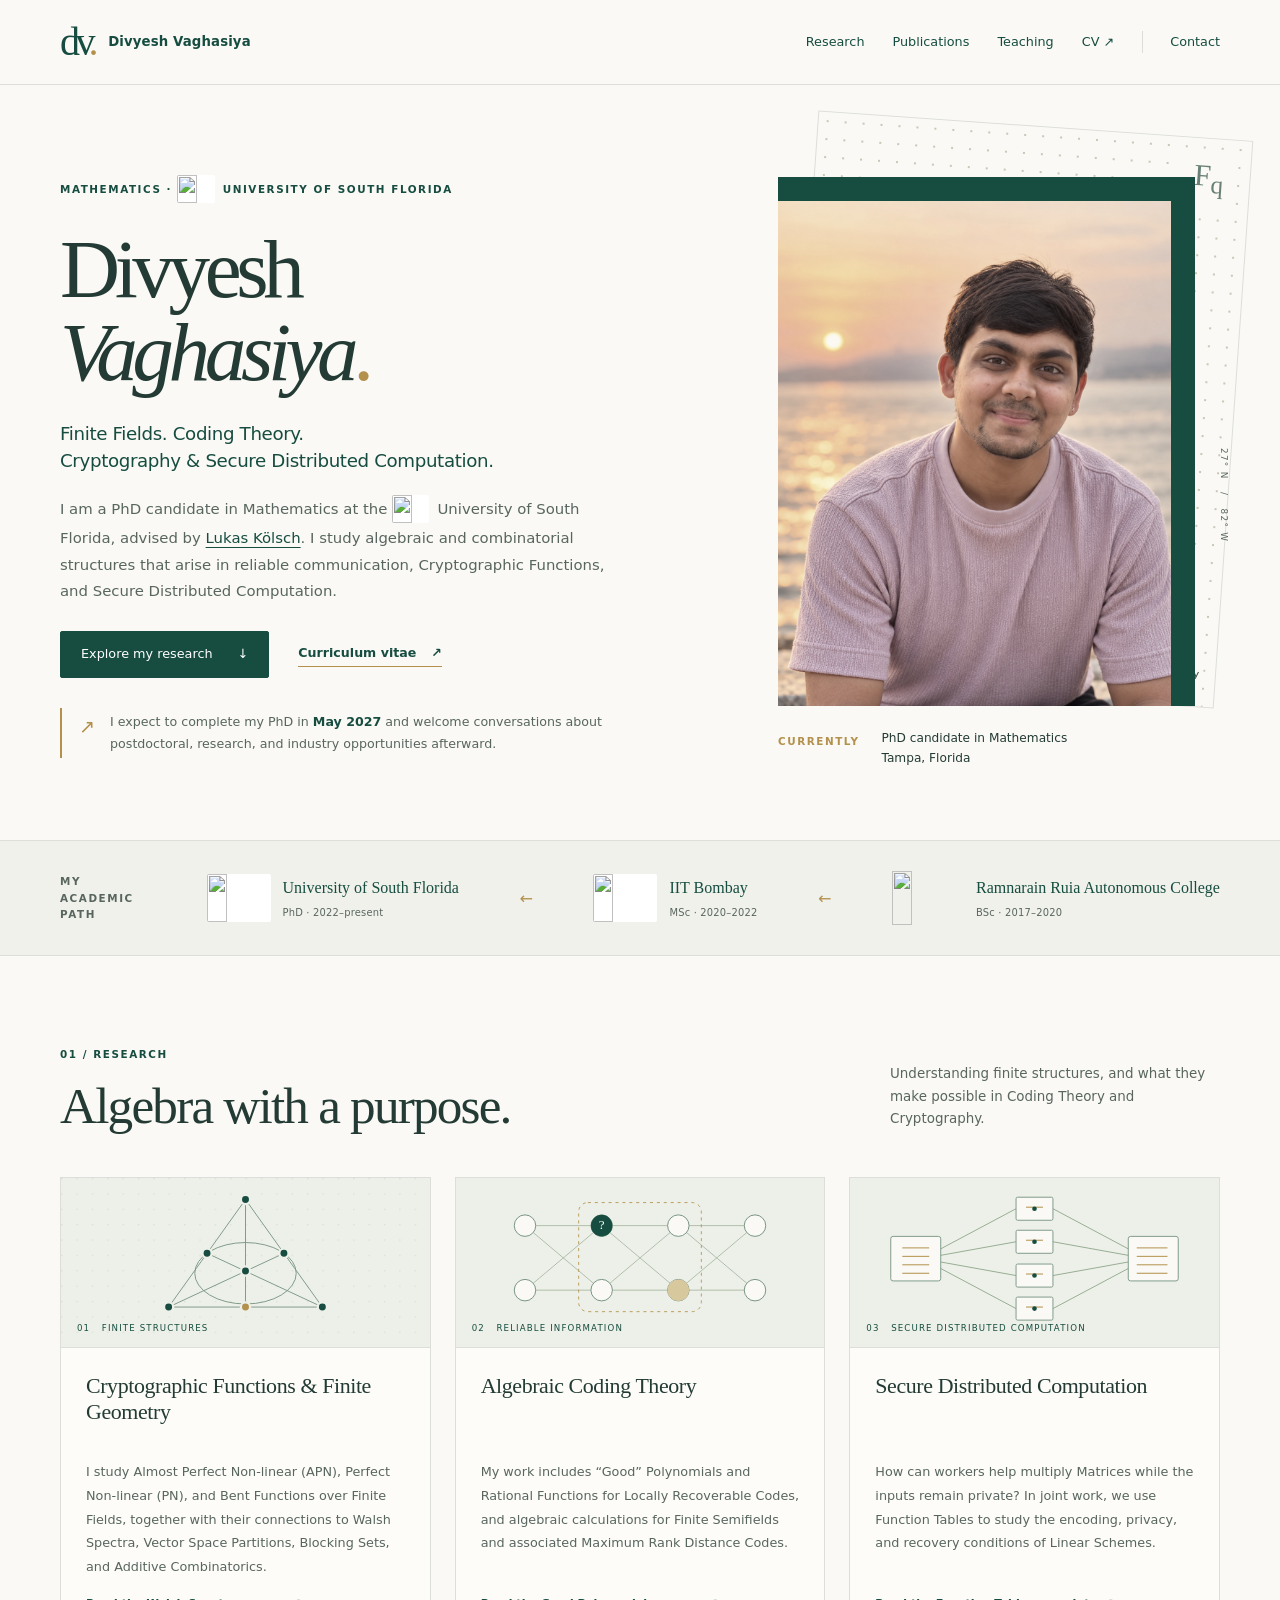
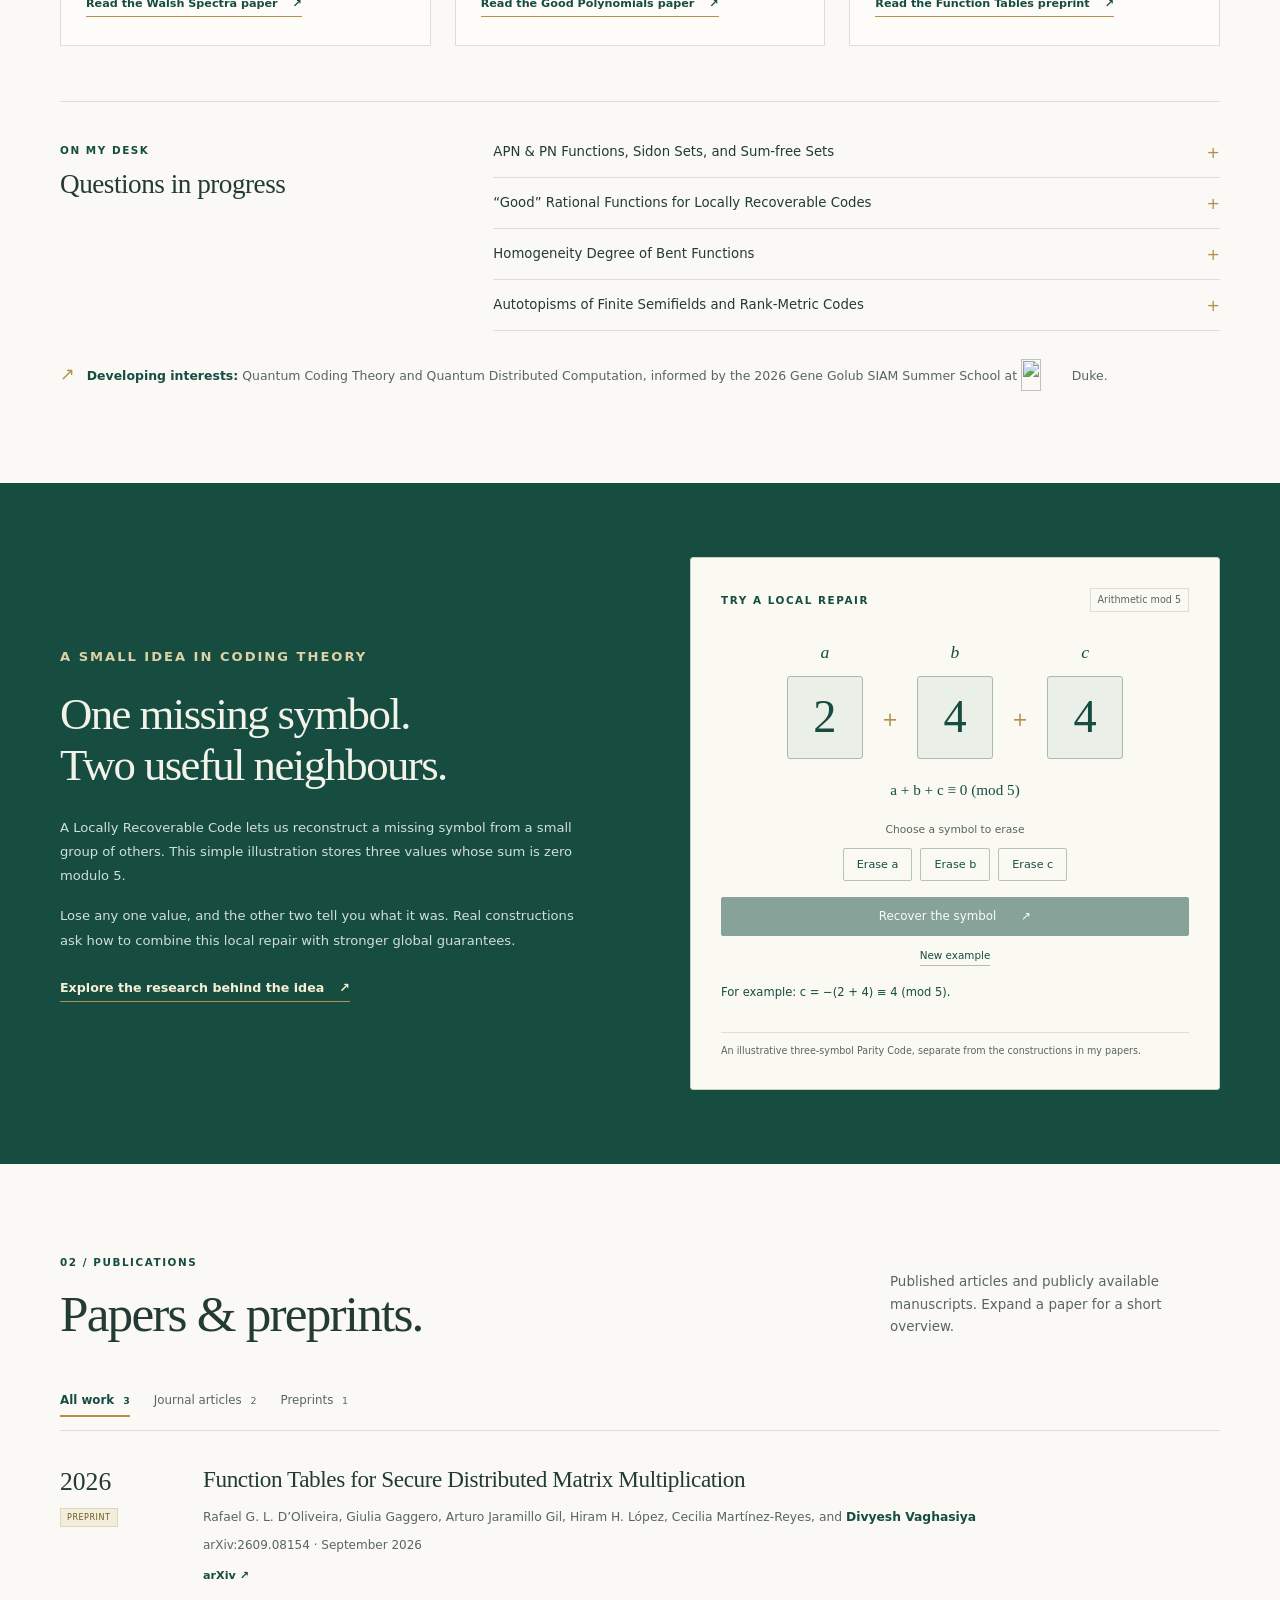
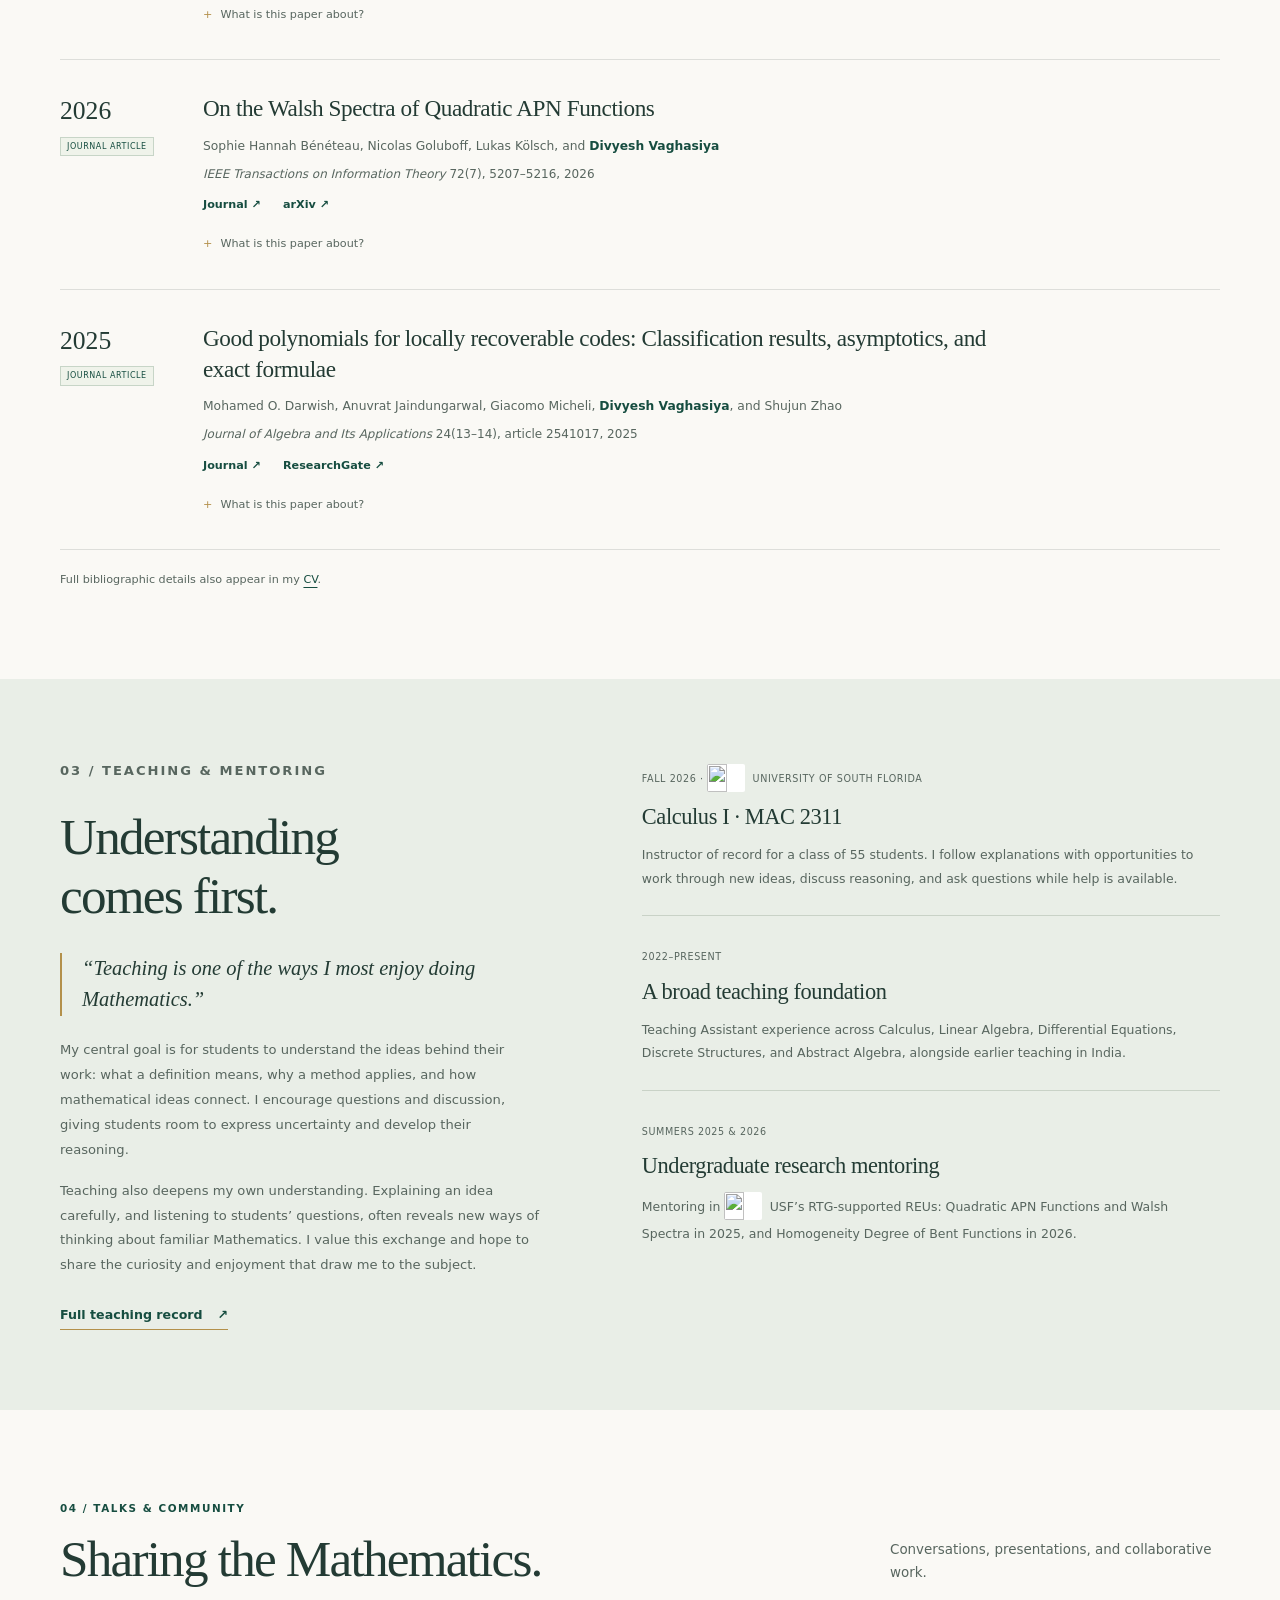
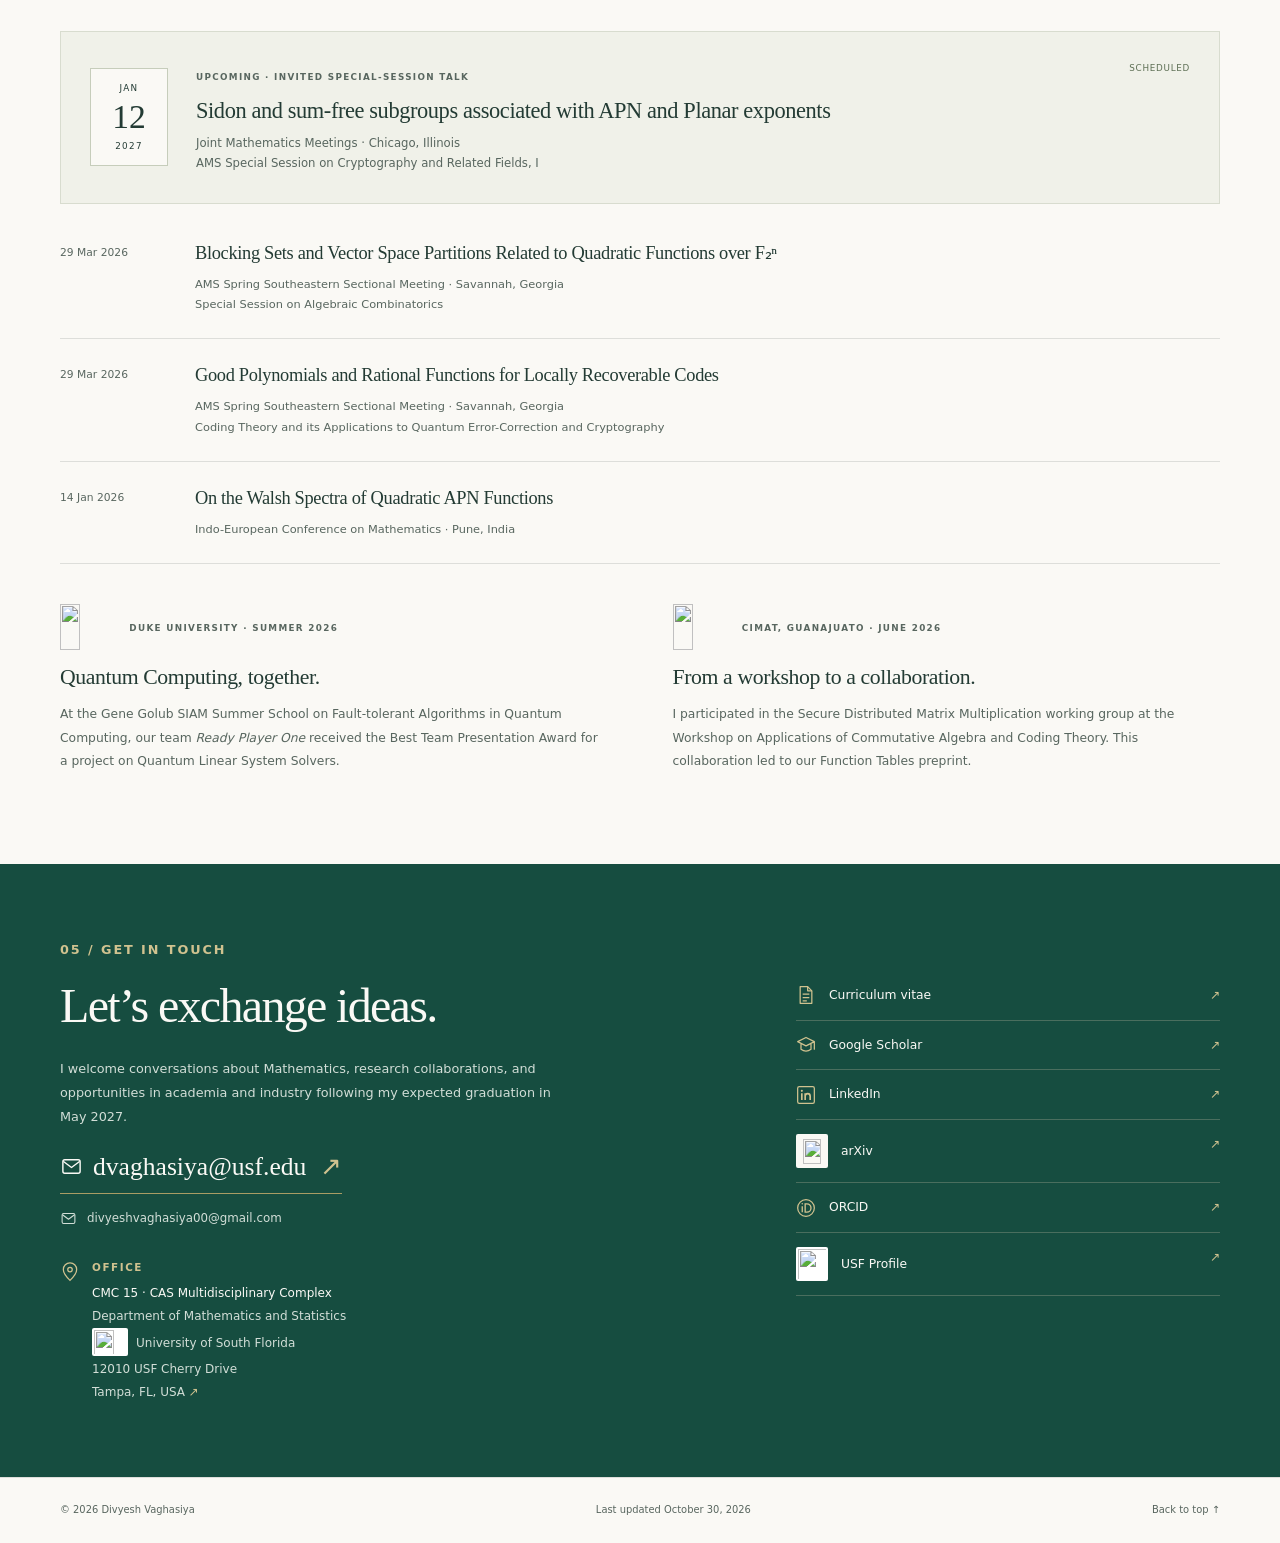
==== commit dd7cc6e8: "Update website, CV, logos, and contact links" ====
--- a/index.html
+++ b/index.html
@@ -10,8 +10,8 @@
   <meta property="og:description" content="Finite Fields, Coding Theory, Cryptographic Functions, and Secure Distributed Computation. PhD candidate at the University of South Florida.">
   <meta property="og:type" content="website">
   <link rel="icon" href="./assets/favicon.svg" type="image/svg+xml">
-  <link rel="stylesheet" href="./styles.css">
-  <script src="./site.js" defer></script>
+  <link rel="stylesheet" href="./styles.css?v=20261030-3">
+  <script src="./site.js?v=20261030-3" defer></script>
 </head>
 <body>
   <a class="skip-link" href="#main">Skip to content</a>
@@ -27,10 +27,10 @@
   <main id="main">
     <section class="hero container" aria-labelledby="intro-title">
       <div class="hero-copy">
-        <p class="eyebrow"><span class="status-dot" aria-hidden="true"></span> Mathematics · University of South Florida</p>
+        <p class="eyebrow">Mathematics · <img class="institution-logo institution-logo-usf" src="./assets/institutions/usf.jpg?v=20261030-3" width="48" height="36" alt="" aria-hidden="true">University of South Florida</p>
         <h1 id="intro-title">Divyesh<br><em>Vaghasiya</em><span class="name-period">.</span></h1>
         <p class="hero-subtitle">Finite Fields. Coding Theory.<br>Cryptography &amp; Secure Distributed Computation.</p>
-        <p class="hero-description">I am a PhD candidate in Mathematics at the University of South Florida, advised by <a href="https://lkoelsch.github.io/">Lukas Kölsch</a>. I study algebraic and combinatorial structures that arise in reliable communication, Cryptographic Functions, and Secure Distributed Computation.</p>
+        <p class="hero-description">I am a PhD candidate in Mathematics at the <img class="institution-logo institution-logo-usf" src="./assets/institutions/usf.jpg?v=20261030-3" width="48" height="36" alt="" aria-hidden="true">University of South Florida, advised by <a href="https://lkoelsch.github.io/">Lukas Kölsch</a>. I study algebraic and combinatorial structures that arise in reliable communication, Cryptographic Functions, and Secure Distributed Computation.</p>
         <div class="hero-actions"><a class="button" href="#research">Explore my research <span aria-hidden="true">↓</span></a><a class="text-link" href="./cv.html">Curriculum vitae <span aria-hidden="true">↗</span></a></div>
         <div class="availability"><span class="availability-mark" aria-hidden="true">↗</span><p>I expect to complete my PhD in <strong>May 2027</strong> and welcome conversations about postdoctoral, research, and industry opportunities afterward.</p></div>
       </div>
@@ -42,7 +42,7 @@
       </figure>
     </section>
 
-    <div class="affiliation-strip"><div class="container affiliation-inner"><span class="small-label">My academic path</span><a href="https://www.usf.edu/arts-sciences/departments/mathematics-statistics/">University of South Florida <span>PhD · 2022–present</span></a><span class="path-arrow" aria-hidden="true">←</span><a href="https://www.iitb.ac.in/">IIT Bombay <span>MSc · 2020–2022</span></a><span class="path-arrow" aria-hidden="true">←</span><a href="https://www.ruiacollege.edu/Department/Deptindex.aspx?page=a&amp;ItemID=caeas&amp;nDeptID=cm">Ramnarain Ruia Autonomous College <span>BSc · 2017–2020</span></a></div></div>
+    <div class="affiliation-strip"><div class="container affiliation-inner"><span class="small-label">My academic path</span><a href="https://www.usf.edu/arts-sciences/departments/mathematics-statistics/"><img class="institution-logo institution-logo-usf" src="./assets/institutions/usf.jpg?v=20261030-3" width="48" height="36" alt="" aria-hidden="true"><span class="affiliation-copy">University of South Florida<span class="affiliation-meta">PhD · 2022–present</span></span></a><span class="path-arrow" aria-hidden="true">←</span><a href="https://www.iitb.ac.in/"><img class="institution-logo institution-logo-iit-bombay" src="./assets/institutions/iit-bombay.jpg?v=20261030-3" width="48" height="36" alt="" aria-hidden="true"><span class="affiliation-copy">IIT Bombay<span class="affiliation-meta">MSc · 2020–2022</span></span></a><span class="path-arrow" aria-hidden="true">←</span><a href="https://www.ruiacollege.edu/Department/Deptindex.aspx?page=a&amp;ItemID=caeas&amp;nDeptID=cm"><img class="institution-logo institution-logo-ruia" src="./assets/institutions/ruia.png?v=20261030-3" width="48" height="36" alt="" aria-hidden="true"><span class="affiliation-copy">Ramnarain Ruia Autonomous College<span class="affiliation-meta">BSc · 2017–2020</span></span></a></div></div>
 
     <section class="section container" id="research" aria-labelledby="research-title">
       <div class="section-heading"><div><p class="eyebrow">01 / Research</p><h2 id="research-title">Algebra with a purpose.</h2></div><p>Understanding finite structures, and what they make possible in Coding Theory and Cryptography.</p></div>
@@ -76,15 +76,15 @@
           </details>
         </div>
       </div>
-      <p class="research-note"><span class="note-symbol" aria-hidden="true">↗</span> <strong>Developing interests:</strong> Quantum Coding Theory and Quantum Distributed Computation, informed by the 2026 Gene Golub SIAM Summer School at Duke.</p>
+      <p class="research-note"><span class="note-symbol" aria-hidden="true">↗</span> <strong>Developing interests:</strong> Quantum Coding Theory and Quantum Distributed Computation, informed by the 2026 Gene Golub SIAM Summer School at <img class="institution-logo institution-logo-duke" src="./assets/institutions/duke.webp?v=20261030-3" width="48" height="36" alt="" aria-hidden="true">Duke.</p>
     </section>
 
     <section class="idea-section" aria-labelledby="idea-title"><div class="container idea-layout"><div><p class="eyebrow">A small idea in Coding Theory</p><h2 id="idea-title">One missing symbol.<br>Two useful neighbours.</h2><p>A Locally Recoverable Code lets us reconstruct a missing symbol from a small group of others. This simple illustration stores three values whose sum is zero modulo 5.</p><p>Lose any one value, and the other two tell you what it was. Real constructions ask how to combine this local repair with stronger global guarantees.</p><a class="text-link" href="#paper-lrc">Explore the research behind the idea <span aria-hidden="true">↗</span></a></div><div class="code-demo" aria-label="Local recovery illustration"><div class="demo-heading"><span class="small-label">Try a local repair</span><span class="field-tag">Arithmetic mod 5</span></div><div class="demo-symbols"><div><span class="symbol-label">a</span><span class="code-value" id="value-0">2</span></div><span class="demo-plus" aria-hidden="true">+</span><div><span class="symbol-label">b</span><span class="code-value" id="value-1">4</span></div><span class="demo-plus" aria-hidden="true">+</span><div><span class="symbol-label">c</span><span class="code-value" id="value-2">4</span></div></div><p class="demo-equation">a + b + c ≡ 0 (mod 5)</p><div class="demo-controls" hidden><fieldset><legend>Choose a symbol to erase</legend><div class="erase-options"><button type="button" data-erase="0" aria-pressed="false">Erase a</button><button type="button" data-erase="1" aria-pressed="false">Erase b</button><button type="button" data-erase="2" aria-pressed="false">Erase c</button></div></fieldset><button class="button" type="button" id="recover-symbol" disabled>Recover the symbol <span aria-hidden="true">↗</span></button><button class="demo-reset" type="button" id="new-example">New example</button></div><p id="demo-result" class="demo-result" aria-live="polite" aria-atomic="true">For example: c = −(2 + 4) ≡ 4 (mod 5).</p><p class="demo-caption">An illustrative three-symbol Parity Code, separate from the constructions in my papers.</p></div></div></section>
 
     <section class="section container" id="publications" aria-labelledby="publications-title"><div class="section-heading"><div><p class="eyebrow">02 / Publications</p><h2 id="publications-title">Papers &amp; preprints.</h2></div><p>Published articles and publicly available manuscripts. Expand a paper for a short overview.</p></div><div class="publication-filters" role="group" aria-label="Filter publications" hidden><button type="button" class="filter-button is-active" data-filter="all" aria-pressed="true">All work <span>3</span></button><button type="button" class="filter-button" data-filter="journal" aria-pressed="false">Journal articles <span>2</span></button><button type="button" class="filter-button" data-filter="preprint" aria-pressed="false">Preprints <span>1</span></button></div><p class="visually-hidden" id="filter-status" aria-live="polite"></p><div class="publication-list">
-      <article class="publication" id="paper-sdmm" data-publication="preprint"><div class="publication-year">2026<span class="paper-status preprint">Preprint</span></div><div><h3>Function Tables for Secure Distributed Matrix Multiplication</h3><p class="publication-authors">Rafael G. L. D’Oliveira, Giulia Gaggero, Arturo Jaramillo Gil, Hiram H. López, Cecilia Martínez-Reyes, and <strong>Divyesh Vaghasiya</strong></p><p class="publication-venue">arXiv:2609.08154 · September 2026</p><div class="paper-links"><a href="https://arxiv.org/abs/2609.08154">arXiv <span aria-hidden="true">↗</span></a><a href="https://arxiv.org/pdf/2609.08154">Paper PDF <span aria-hidden="true">↗</span></a></div><details class="paper-overview"><summary>What is this paper about?</summary><p>How can several workers help multiply Matrices while keeping the original inputs private? This paper studies Linear Schemes that protect the data even when a limited number of workers share what they receive. Function Tables describe how encoded data and worker responses fit together, providing a way to compare constructions and understand how many workers are needed.</p></details></div></article>
-      <article class="publication" id="paper-apn" data-publication="journal"><div class="publication-year">2026<span class="paper-status">Journal article</span></div><div><h3>On the Walsh Spectra of Quadratic APN Functions</h3><p class="publication-authors">Sophie Hannah Bénéteau, Nicolas Goluboff, Lukas Kölsch, and <strong>Divyesh Vaghasiya</strong></p><p class="publication-venue"><em>IEEE Transactions on Information Theory</em> 72(7), 5207–5216, 2026</p><div class="paper-links"><a href="https://doi.org/10.1109/TIT.2026.3695003">Journal <span aria-hidden="true">↗</span></a><a href="https://arxiv.org/abs/2510.12008">arXiv <span aria-hidden="true">↗</span></a><a href="https://arxiv.org/pdf/2510.12008">Paper PDF <span aria-hidden="true">↗</span></a></div><details class="paper-overview"><summary>What is this paper about?</summary><p>This paper studies Quadratic APN Functions through their Walsh Spectra, which describe how their outputs relate to simple linear patterns. We connect these Spectra with arrangements of points and subspaces in Finite Geometry, providing a different way to explore the structure of these Functions.</p></details></div></article>
-      <article class="publication" id="paper-lrc" data-publication="journal"><div class="publication-year">2025<span class="paper-status">Journal article</span></div><div><h3>Good polynomials for locally recoverable codes: Classification results, asymptotics, and exact formulae</h3><p class="publication-authors">Mohamed O. Darwish, Anuvrat Jaindungarwal, Giacomo Micheli, <strong>Divyesh Vaghasiya</strong>, and Shujun Zhao</p><p class="publication-venue"><em>Journal of Algebra and Its Applications</em> 24(13–14), article 2541017, 2025</p><div class="paper-links"><a href="https://doi.org/10.1142/S0219498825410178">Journal <span aria-hidden="true">↗</span></a></div><details class="paper-overview"><summary>What is this paper about?</summary><p>Locally Recoverable Codes make it possible to reconstruct a missing piece of information using only a few other pieces. This paper studies “Good” Polynomials, which organize the small recovery groups behind these Codes. We explore which Polynomials have the required structure and how that structure influences the Codes that can be built.</p></details></div></article>
+      <article class="publication" id="paper-sdmm" data-publication="preprint"><div class="publication-year">2026<span class="paper-status preprint">Preprint</span></div><div><h3>Function Tables for Secure Distributed Matrix Multiplication</h3><p class="publication-authors">Rafael G. L. D’Oliveira, Giulia Gaggero, Arturo Jaramillo Gil, Hiram H. López, Cecilia Martínez-Reyes, and <strong>Divyesh Vaghasiya</strong></p><p class="publication-venue">arXiv:2609.08154 · September 2026</p><div class="paper-links"><a href="https://arxiv.org/abs/2609.08154">arXiv <span aria-hidden="true">↗</span></a></div><details class="paper-overview"><summary>What is this paper about?</summary><p>How can several workers help multiply Matrices while keeping the original inputs private? This paper studies Linear Schemes that protect the data even when a limited number of workers share what they receive. Function Tables describe how encoded data and worker responses fit together, providing a way to compare constructions and understand how many workers are needed.</p></details></div></article>
+      <article class="publication" id="paper-apn" data-publication="journal"><div class="publication-year">2026<span class="paper-status">Journal article</span></div><div><h3>On the Walsh Spectra of Quadratic APN Functions</h3><p class="publication-authors">Sophie Hannah Bénéteau, Nicolas Goluboff, Lukas Kölsch, and <strong>Divyesh Vaghasiya</strong></p><p class="publication-venue"><em>IEEE Transactions on Information Theory</em> 72(7), 5207–5216, 2026</p><div class="paper-links"><a href="https://doi.org/10.1109/TIT.2026.3695003">Journal <span aria-hidden="true">↗</span></a><a href="https://arxiv.org/abs/2510.12008">arXiv <span aria-hidden="true">↗</span></a></div><details class="paper-overview"><summary>What is this paper about?</summary><p>This paper studies Quadratic APN Functions through their Walsh Spectra, which describe how their outputs relate to simple linear patterns. We connect these Spectra with arrangements of points and subspaces in Finite Geometry, providing a different way to explore the structure of these Functions.</p></details></div></article>
+      <article class="publication" id="paper-lrc" data-publication="journal"><div class="publication-year">2025<span class="paper-status">Journal article</span></div><div><h3>Good polynomials for locally recoverable codes: Classification results, asymptotics, and exact formulae</h3><p class="publication-authors">Mohamed O. Darwish, Anuvrat Jaindungarwal, Giacomo Micheli, <strong>Divyesh Vaghasiya</strong>, and Shujun Zhao</p><p class="publication-venue"><em>Journal of Algebra and Its Applications</em> 24(13–14), article 2541017, 2025</p><div class="paper-links"><a href="https://doi.org/10.1142/S0219498825410178">Journal <span aria-hidden="true">↗</span></a><a href="https://www.researchgate.net/publication/388957665_Good_polynomials_for_locally_recoverable_codes_Classification_results_asymptotics_and_exact_formulae">ResearchGate <span aria-hidden="true">↗</span></a></div><details class="paper-overview"><summary>What is this paper about?</summary><p>Locally Recoverable Codes make it possible to reconstruct a missing piece of information using only a few other pieces. This paper studies “Good” Polynomials, which organize the small recovery groups behind these Codes. We explore which Polynomials have the required structure and how that structure influences the Codes that can be built.</p></details></div></article>
     </div><p class="section-footnote">Full bibliographic details also appear in my <a href="./cv.html#cv-publications">CV</a>.</p></section>
 
     <section class="teaching-section" id="teaching" aria-labelledby="teaching-title">
@@ -98,14 +98,14 @@
           <a class="text-link" href="./cv.html#cv-teaching">Full teaching record <span aria-hidden="true">↗</span></a>
         </div>
         <div class="teaching-record">
-          <article><span class="record-kicker">Fall 2026 · University of South Florida</span><h3>Calculus I · MAC 2311</h3><p>Instructor of record for a class of 55 students. I follow explanations with opportunities to work through new ideas, discuss reasoning, and ask questions while help is available.</p></article>
+          <article><span class="record-kicker">Fall 2026 · <img class="institution-logo institution-logo-usf" src="./assets/institutions/usf.jpg?v=20261030-3" width="48" height="36" alt="" aria-hidden="true">University of South Florida</span><h3>Calculus I · MAC 2311</h3><p>Instructor of record for a class of 55 students. I follow explanations with opportunities to work through new ideas, discuss reasoning, and ask questions while help is available.</p></article>
           <article><span class="record-kicker">2022–present</span><h3>A broad teaching foundation</h3><p>Teaching Assistant experience across Calculus, Linear Algebra, Differential Equations, Discrete Structures, and Abstract Algebra, alongside earlier teaching in India.</p></article>
-          <article><span class="record-kicker">Summers 2025 &amp; 2026</span><h3>Undergraduate research mentoring</h3><p>Mentoring in USF’s RTG-supported REUs: Quadratic APN Functions and Walsh Spectra in 2025, and Homogeneity Degree of Bent Functions in 2026.</p></article>
+          <article><span class="record-kicker">Summers 2025 &amp; 2026</span><h3>Undergraduate research mentoring</h3><p>Mentoring in <img class="institution-logo institution-logo-usf" src="./assets/institutions/usf.jpg?v=20261030-3" width="48" height="36" alt="" aria-hidden="true">USF’s RTG-supported REUs: Quadratic APN Functions and Walsh Spectra in 2025, and Homogeneity Degree of Bent Functions in 2026.</p></article>
         </div>
       </div>
     </section>
 
-    <section class="section container" id="talks" aria-labelledby="talks-title"><div class="section-heading"><div><p class="eyebrow">04 / Talks &amp; community</p><h2 id="talks-title">Sharing the Mathematics.</h2></div><p>Conversations, presentations, and collaborative work.</p></div><article class="next-talk"><div class="date-tile"><span>JAN</span><strong>12</strong><span>2027</span></div><div><span class="small-label">Upcoming · invited special-session talk</span><h3>Sidon and sum-free subgroups associated with APN and Planar exponents</h3><p>Joint Mathematics Meetings · Chicago, Illinois<br>AMS Special Session on Cryptography and Related Fields, I</p></div><span class="scheduled-label">Scheduled</span></article><div class="past-talks"><article><time datetime="2026-03-29">29 Mar 2026</time><div><h3>Blocking Sets and Vector Space Partitions Related to Quadratic Functions over F₂ⁿ</h3><p>AMS Spring Southeastern Sectional Meeting · Savannah, Georgia<br>Special Session on Algebraic Combinatorics</p></div></article><article><time datetime="2026-03-29">29 Mar 2026</time><div><h3>Good Polynomials and Rational Functions for Locally Recoverable Codes</h3><p>AMS Spring Southeastern Sectional Meeting · Savannah, Georgia<br>Coding Theory and its Applications to Quantum Error-Correction and Cryptography</p></div></article><article><time datetime="2026-01-14">14 Jan 2026</time><div><h3>On the Walsh Spectra of Quadratic APN Functions</h3><p>Indo-European Conference on Mathematics · Pune, India</p></div></article></div><div class="community-row"><article><span class="small-label">Duke University · Summer 2026</span><h3>Quantum Computing, together.</h3><p>At the Gene Golub SIAM Summer School on Fault-tolerant Algorithms in Quantum Computing, our team <em>Ready Player One</em> received the Best Team Presentation Award for a project on Quantum Linear System Solvers.</p></article><article><span class="small-label">CIMAT, Guanajuato · June 2026</span><h3>From a workshop to a collaboration.</h3><p>I participated in the Secure Distributed Matrix Multiplication working group at the Workshop on Applications of Commutative Algebra and Coding Theory. This collaboration led to our Function Tables preprint.</p></article></div></section>
+    <section class="section container" id="talks" aria-labelledby="talks-title"><div class="section-heading"><div><p class="eyebrow">04 / Talks &amp; community</p><h2 id="talks-title">Sharing the Mathematics.</h2></div><p>Conversations, presentations, and collaborative work.</p></div><article class="next-talk"><div class="date-tile"><span>JAN</span><strong>12</strong><span>2027</span></div><div><span class="small-label">Upcoming · invited special-session talk</span><h3>Sidon and sum-free subgroups associated with APN and Planar exponents</h3><p>Joint Mathematics Meetings · Chicago, Illinois<br>AMS Special Session on Cryptography and Related Fields, I</p></div><span class="scheduled-label">Scheduled</span></article><div class="past-talks"><article><time datetime="2026-03-29">29 Mar 2026</time><div><h3>Blocking Sets and Vector Space Partitions Related to Quadratic Functions over F₂ⁿ</h3><p>AMS Spring Southeastern Sectional Meeting · Savannah, Georgia<br>Special Session on Algebraic Combinatorics</p></div></article><article><time datetime="2026-03-29">29 Mar 2026</time><div><h3>Good Polynomials and Rational Functions for Locally Recoverable Codes</h3><p>AMS Spring Southeastern Sectional Meeting · Savannah, Georgia<br>Coding Theory and its Applications to Quantum Error-Correction and Cryptography</p></div></article><article><time datetime="2026-01-14">14 Jan 2026</time><div><h3>On the Walsh Spectra of Quadratic APN Functions</h3><p>Indo-European Conference on Mathematics · Pune, India</p></div></article></div><div class="community-row"><article><span class="small-label"><img class="institution-logo institution-logo-duke" src="./assets/institutions/duke.webp?v=20261030-3" width="48" height="36" alt="" aria-hidden="true">Duke University · Summer 2026</span><h3>Quantum Computing, together.</h3><p>At the Gene Golub SIAM Summer School on Fault-tolerant Algorithms in Quantum Computing, our team <em>Ready Player One</em> received the Best Team Presentation Award for a project on Quantum Linear System Solvers.</p></article><article><span class="small-label"><img class="institution-logo institution-logo-cimat" src="./assets/institutions/cimat.png?v=20261030-3" width="48" height="36" alt="" aria-hidden="true">CIMAT, Guanajuato · June 2026</span><h3>From a workshop to a collaboration.</h3><p>I participated in the Secure Distributed Matrix Multiplication working group at the Workshop on Applications of Commutative Algebra and Coding Theory. This collaboration led to our Function Tables preprint.</p></article></div></section>
 
     <section class="contact-section" id="contact" aria-labelledby="contact-title">
       <div class="container contact-layout">
@@ -117,16 +117,16 @@
           <a class="secondary-email" href="mailto:divyeshvaghasiya00@gmail.com"><svg class="icon" aria-hidden="true" focusable="false"><use href="./assets/icons.svg#mail"></use></svg>divyeshvaghasiya00@gmail.com</a>
           <address class="contact-office">
             <svg class="icon" aria-hidden="true" focusable="false"><use href="./assets/icons.svg#pin"></use></svg>
-            <div><span class="small-label">Office</span><strong>CMC 15 · CAS Multidisciplinary Complex</strong><br>Department of Mathematics and Statistics<br>University of South Florida<br>12010 USF Cherry Drive<br>Tampa, FL, USA</div>
+            <div><span class="small-label">Office</span><a class="office-search" href="https://www.google.com/search?q=CAS+Multidisciplinary+Complex+Department+of+Mathematics+and+Statistics+University+of+South+Florida+12010+USF+Cherry+Drive+Tampa%2C+FL%2C+USA" target="_blank" rel="noopener noreferrer" aria-label="Search Google for my full office address (opens in a new tab)"><strong>CMC 15 · CAS Multidisciplinary Complex</strong><br>Department of Mathematics and Statistics<br><img class="institution-logo institution-logo-usf" src="./assets/institutions/usf.jpg?v=20261030-3" width="48" height="36" alt="" aria-hidden="true">University of South Florida<br>12010 USF Cherry Drive<br>Tampa, FL, USA <span aria-hidden="true">↗</span></a></div>
           </address>
         </div>
         <nav class="contact-links" aria-label="Academic and professional profiles">
           <a href="./cv.html"><span class="profile-label"><svg class="icon" aria-hidden="true" focusable="false"><use href="./assets/icons.svg#document"></use></svg><span>Curriculum vitae</span></span><span aria-hidden="true">↗</span></a>
           <a href="https://scholar.google.com/citations?user=IHPAVrgAAAAJ"><span class="profile-label"><svg class="icon" aria-hidden="true" focusable="false"><use href="./assets/icons.svg#scholar"></use></svg><span>Google Scholar</span></span><span aria-hidden="true">↗</span></a>
           <a href="https://www.linkedin.com/in/divyesh-vaghasiya-866122165"><span class="profile-label"><svg class="icon" aria-hidden="true" focusable="false"><use href="./assets/icons.svg#linkedin"></use></svg><span>LinkedIn</span></span><span aria-hidden="true">↗</span></a>
-          <a href="https://arxiv.org/a/vaghasiya_d_1"><span class="profile-label"><svg class="icon" aria-hidden="true" focusable="false"><use href="./assets/icons.svg#arxiv"></use></svg><span>arXiv</span></span><span aria-hidden="true">↗</span></a>
+          <a href="https://arxiv.org/a/vaghasiya_d_1"><span class="profile-label"><span class="profile-logo-tile" aria-hidden="true"><img class="arxiv-logo" src="./assets/arxiv-logo.svg" width="18" height="25" alt=""></span><span>arXiv</span></span><span aria-hidden="true">↗</span></a>
           <a href="https://orcid.org/0009-0004-2080-6877"><span class="profile-label"><svg class="icon" aria-hidden="true" focusable="false"><use href="./assets/icons.svg#orcid"></use></svg><span>ORCID</span></span><span aria-hidden="true">↗</span></a>
-          <a href="https://www.usf.edu/arts-sciences/departments/mathematics-statistics/people/gradta/dvaghasiya.aspx"><span class="profile-label"><svg class="icon" aria-hidden="true" focusable="false"><use href="./assets/icons.svg#university"></use></svg><span>USF Profile</span></span><span aria-hidden="true">↗</span></a>
+          <a href="https://www.usf.edu/arts-sciences/departments/mathematics-statistics/people/gradta/dvaghasiya.aspx"><span class="profile-label"><img class="institution-logo institution-logo-usf" src="./assets/institutions/usf.jpg?v=20261030-3" width="48" height="36" alt="" aria-hidden="true">USF Profile</span><span aria-hidden="true">↗</span></a>
         </nav>
       </div>
     </section>
--- a/styles.css
+++ b/styles.css
@@ -1,6 +1,6 @@
 @charset "UTF-8";
 :root{--paper:#faf9f5;--white:#fff;--ink:#233b34;--green:#164d40;--green-dark:#103b32;--muted:#58665f;--gold:#b3904b;--line:#dddeda;--light-green:#eaf0e9;--serif:Georgia,'Times New Roman',serif;--sans:system-ui,-apple-system,BlinkMacSystemFont,'Segoe UI',sans-serif}
-*{box-sizing:border-box}html{scroll-behavior:smooth;scroll-padding-top:105px}body{margin:0;background:var(--paper);color:var(--ink);font-family:var(--sans);font-size:16px;line-height:1.7}a{color:var(--green);text-underline-offset:4px;text-decoration-thickness:1px}a:hover{text-decoration-color:var(--gold)}button{font:inherit;cursor:pointer}button:disabled{cursor:default;opacity:.5}button,a{-webkit-tap-highlight-color:transparent}a:focus-visible,button:focus-visible,summary:focus-visible{outline:3px solid var(--gold);outline-offset:5px}img{max-width:100%;display:block}h1,h2,h3,p,figure{margin-top:0}h1,h2,h3{font-weight:400;line-height:1.16}h2{font-family:var(--serif);font-size:clamp(2.2rem,4vw,3.4rem);letter-spacing:-.035em;margin-bottom:0}h3{font-family:var(--serif);font-size:1.5rem;letter-spacing:-.018em}p{margin-bottom:1.2em}[hidden]{display:none!important}.container{width:min(1160px,calc(100% - 96px));margin-inline:auto}.small-label,.eyebrow{text-transform:uppercase;letter-spacing:.15em;font-size:.65rem;font-weight:650;line-height:1.6}.eyebrow{color:var(--green);margin-bottom:23px}.status-dot{display:inline-block;width:7px;height:7px;border-radius:50%;background:var(--gold);margin-right:9px;vertical-align:1px}.site-header{position:sticky;top:0;z-index:20;background:rgba(250,249,245,.96);border-bottom:1px solid var(--line)}.header-inner{display:flex;align-items:center;justify-content:space-between;min-height:84px;gap:20px}.brand{display:flex;align-items:center;gap:14px;text-decoration:none;white-space:nowrap}.brand-mark{font-family:var(--serif);font-size:2.5rem;line-height:1;letter-spacing:-.11em}.brand-mark>span{color:var(--gold)}.brand-name{font-size:.83rem;font-weight:600;letter-spacing:.01em}.site-nav{display:flex;gap:28px;align-items:center}.site-nav a{font-size:.8rem;text-decoration:none}.site-nav a:hover,.site-nav a[aria-current]{text-decoration:underline}.site-nav>a:last-child{border-left:1px solid var(--line);padding-left:27px}.nav-toggle{border:0;background:transparent;padding:9px;color:var(--green);font-size:.85rem}.nav-toggle span{padding-left:5px}@media(min-width:801px){.nav-toggle{display:none!important}}.skip-link{position:fixed;left:20px;top:-80px;z-index:100;background:var(--green);color:white;padding:12px}.skip-link:focus{top:10px}.hero{display:grid;grid-template-columns:1.4fr 1fr;gap:80px;padding-block:80px 72px;align-items:center}.hero h1{font-family:var(--serif);font-size:clamp(3.4rem,6.5vw,5.5rem);line-height:.99;letter-spacing:-.065em;margin-bottom:27px}.hero h1 em{font-weight:400}.name-period{color:var(--gold)}.hero-subtitle{font-size:1.14rem;line-height:1.5;letter-spacing:-.02em;margin-bottom:20px;color:var(--green)}.hero-description{max-width:560px;color:var(--muted);font-size:.93rem;line-height:1.8}.hero-actions{display:flex;align-items:center;gap:29px;margin:26px 0 30px}.button{display:inline-flex;gap:25px;justify-content:center;align-items:center;background:var(--green);color:white;border:1px solid var(--green);padding:12px 20px;text-decoration:none;font-size:.8rem;line-height:1.6;border-radius:2px;font-weight:500}.button:hover{background:var(--green-dark);color:white}.button-secondary{background:transparent;color:var(--green)}.text-link{display:inline-flex;gap:15px;font-size:.79rem;font-weight:600;text-decoration:none;border-bottom:1px solid var(--gold);padding-bottom:3px}.text-link:hover{border-color:var(--green)}.availability{display:flex;gap:15px;border-left:2px solid var(--gold);padding:3px 0 3px 17px;max-width:550px}.availability p{font-size:.79rem;line-height:1.75;margin:0;color:var(--muted)}.availability-mark{color:var(--gold);font-size:1.2rem}.availability strong{font-weight:650;color:var(--green)}.portrait-composition{position:relative;margin:0 0 0 8px;padding:0 25px 0 0}.portrait-frame{position:relative;background:var(--green);padding:24px 24px 0 0;z-index:1;margin:12px 0 0}.portrait-frame img{width:100%;height:auto;aspect-ratio:413/531;object-fit:cover;object-position:center 22%;filter:saturate(.65)}.portrait-math{position:absolute;inset:-40px -14px 74px 20px;background-image:radial-gradient(#c8c8b8 1px,transparent 1px);background-size:18px 18px;border:1px solid var(--line);transform:rotate(4deg)}.portrait-math>span:first-child{position:absolute;right:14px;top:12px;font-family:var(--serif);font-size:1.9rem;color:#688076;background:var(--paper);padding:0 12px}.portrait-math>span:last-child{position:absolute;bottom:20px;right:12px;font-size:.62rem;letter-spacing:.1em;background:var(--paper);padding:3px}.portrait-composition figcaption{display:flex;gap:22px;margin-top:23px;font-size:.76rem;line-height:1.6}.portrait-composition figcaption .small-label{color:var(--gold);padding-top:4px}.portrait-coordinate{position:absolute;right:-11px;top:47%;writing-mode:vertical-rl;font-size:.55rem;letter-spacing:.15em;color:var(--muted)}.affiliation-strip{border-block:1px solid var(--line);background:#f0f1eb}.affiliation-inner{display:flex;gap:29px;justify-content:space-between;align-items:center;min-height:114px}.affiliation-inner>.small-label{max-width:86px;color:var(--muted)}.affiliation-inner>a,.affiliation-inner>span:not(.small-label):not(.path-arrow){font-family:var(--serif);font-size:1rem;text-decoration:none;line-height:1.4}.affiliation-inner a span,.affiliation-inner>span>span{display:block;font-family:var(--sans);font-size:.62rem;color:var(--muted);margin-top:7px;letter-spacing:.02em}.path-arrow{color:var(--gold)}.section{padding-block:90px}.section-heading{display:flex;justify-content:space-between;align-items:end;gap:60px;margin-bottom:42px}.section-heading .eyebrow{margin-bottom:13px}.section-heading>p{max-width:330px;font-size:.84rem;color:var(--muted);margin-bottom:4px}.research-grid{display:grid;grid-template-columns:repeat(3,minmax(0,1fr));gap:24px}.research-area{border:1px solid var(--line);background:#fdfcf9;display:flex;flex-direction:column}.research-visual{position:relative;background:#edf0e8;overflow:hidden;border-bottom:1px solid var(--line)}.research-visual img{width:100%;height:auto}.visual-label{position:absolute;bottom:11px;left:16px;font-size:.54rem;letter-spacing:.13em;text-transform:uppercase;color:var(--green)}.research-area-body{padding:25px 25px 28px;display:flex;flex-direction:column;flex:1}.research-area h3{font-size:1.37rem;min-height:3.15em;margin-bottom:18px}.research-area p{font-size:.8rem;line-height:1.85;color:var(--muted)}.research-area .text-link{font-size:.7rem;margin-top:auto;align-self:start}.ongoing{display:grid;grid-template-columns:1fr 2fr;gap:70px;margin-top:55px;padding-top:40px;border-top:1px solid var(--line)}.ongoing .eyebrow{margin-bottom:10px}.ongoing h3{font-size:1.7rem}.project-list details{border-bottom:1px solid var(--line)}summary{cursor:pointer;list-style:none}summary::-webkit-details-marker{display:none}.project-list summary{padding:15px 28px 15px 0;font-size:.83rem;font-weight:500;position:relative;line-height:1.5}.project-list summary:after{content:'+';position:absolute;right:0;top:14px;color:var(--gold);font-size:1rem}details[open]>summary:after{content:'−'}.project-list details:first-child summary{padding-top:0}.project-list details:first-child summary:after{top:-1px}.project-list p{font-size:.8rem;color:var(--muted);line-height:1.85;padding-right:25px}.research-note{font-size:.78rem;line-height:1.8;color:var(--muted);margin:28px 0 0}.research-note .note-symbol{color:var(--gold);font-size:1.1rem;margin-right:8px}.research-note strong{color:var(--green)}.idea-section{background:var(--green);color:#f4f3e9;padding-block:74px}.idea-layout{display:grid;grid-template-columns:1fr 1fr;gap:100px;align-items:center}.idea-section .eyebrow{color:#ded2a4;margin-bottom:19px}.idea-section h2{font-size:2.8rem;line-height:1.15;margin-bottom:24px}.idea-section p{font-size:.82rem;color:#d2ded7;line-height:1.85}.idea-section .text-link{color:#f7efd5;margin-top:8px}.code-demo{background:#faf9f2;color:var(--green);padding:30px;border:1px solid #c7d0bf;border-radius:3px}.demo-heading{display:flex;justify-content:space-between;gap:15px;align-items:center}.field-tag{font-size:.6rem;color:var(--muted);border:1px solid var(--line);padding:3px 7px}.demo-symbols{display:flex;align-items:end;justify-content:center;gap:19px;margin-top:26px}.symbol-label{display:block;text-align:center;font-family:var(--serif);font-style:italic;margin-bottom:8px;font-size:1.1rem}.code-value{font-family:var(--serif);font-size:2.9rem;display:grid;place-items:center;border:1px solid #a8baac;border-radius:3px;width:76px;height:83px;background:#eaf0e7;transition:background .2s}.demo-plus{padding-bottom:23px;color:var(--gold);font-size:1.2rem}.code-value.is-missing{border-style:dashed;color:#805919;background:#f0ead9}.code-value.is-recovered{background:#d0e2c9}.idea-section .demo-equation{text-align:center;margin:17px 0;color:var(--green);font-family:var(--serif);font-size:.95rem}.demo-controls fieldset{padding:0;border:0;margin:0 0 16px}.demo-controls legend{font-size:.67rem;text-align:center;width:100%;margin:0 0 8px;color:var(--muted)}.erase-options{display:flex;gap:8px;justify-content:center}.erase-options button{background:transparent;border:1px solid #b7c3b8;color:var(--green);font-size:.7rem;padding:6px 13px;border-radius:2px}.erase-options button[aria-pressed=true]{background:#e9dfc4;border-color:#92783e}.demo-controls>.button{width:100%;padding:9px;font-size:.74rem}.demo-reset{display:block;margin:11px auto 0;border:0;border-bottom:1px solid #b5bdb3;background:transparent;font-size:.65rem;color:var(--green);padding:0 0 1px}.idea-section .demo-result{color:var(--green);font-size:.72rem;min-height:3.7em;margin:17px 0 6px;line-height:1.6}.idea-section .demo-caption{font-size:.6rem;line-height:1.7;color:var(--muted);border-top:1px solid var(--line);padding-top:10px;margin:0}.publication-filters{display:flex;gap:24px;flex-wrap:wrap;border-bottom:1px solid var(--line);padding-bottom:15px;margin-bottom:0}.filter-button{padding:5px 0;background:transparent;border:0;color:var(--muted);font-size:.74rem}.filter-button span{font-size:.59rem;margin-left:5px}.filter-button.is-active{color:var(--green);font-weight:650;box-shadow:0 2px var(--gold)}.publication{display:grid;grid-template-columns:120px 1fr;gap:23px;padding:33px 0;border-bottom:1px solid var(--line);scroll-margin-top:115px}.publication-year{font-family:var(--serif);font-size:1.6rem;line-height:1.4}.paper-status{display:table;font-family:var(--sans);font-size:.5rem;text-transform:uppercase;letter-spacing:.07em;white-space:nowrap;color:var(--green);border:1px solid #c7d5c7;background:#eff3ea;padding:3px 6px;margin-top:8px}.paper-status.preprint{color:#725821;border-color:#e0d6b9;background:#f3eddd}.publication h3{font-size:1.45rem;line-height:1.35;margin-bottom:10px;max-width:820px}.publication-authors{font-size:.77rem;line-height:1.8;color:var(--muted);margin-bottom:7px}.publication-authors strong{font-weight:600;color:var(--green)}.publication-venue{font-size:.75rem;margin-bottom:11px;color:var(--muted)}.paper-links{display:flex;gap:22px}.paper-links a{font-size:.7rem;font-weight:550;text-decoration:none}.paper-links a:hover{text-decoration:underline}.paper-overview{margin-top:14px;max-width:780px}.paper-overview summary{font-size:.7rem;display:inline-block;color:var(--muted)}.paper-overview summary:before{content:'+';display:inline-block;padding-right:8px;color:var(--gold)}.paper-overview[open]>summary:before{content:'−'}.paper-overview p{font-size:.78rem;line-height:1.8;margin:10px 0 0;color:var(--muted)}.section-footnote{font-size:.7rem;color:var(--muted);margin-top:20px;margin-bottom:0}.teaching-section{padding-block:80px;background:#e9eee7}.teaching-layout{display:grid;grid-template-columns:1fr 1.2fr;gap:100px}.teaching-section h2{margin-bottom:27px}.teaching-section blockquote{font-family:var(--serif);font-size:1.28rem;line-height:1.55;font-style:italic;margin:0 0 22px;padding:0 0 0 20px;border-left:2px solid var(--gold)}.teaching-section p{font-size:.82rem;color:var(--muted);line-height:1.9}.teaching-section .text-link{margin-top:10px}.teaching-record article{padding-block:25px;border-bottom:1px solid #c9d2c7}.teaching-record article:first-child{padding-top:4px}.teaching-record article:last-child{border:0;padding-bottom:0}.record-kicker{font-size:.6rem;letter-spacing:.06em;text-transform:uppercase;color:var(--muted)}.teaching-record h3{font-size:1.4rem;margin:10px 0 13px}.teaching-record p{margin:0;font-size:.78rem}.next-talk{background:#f0f1e9;border:1px solid #d8dccf;padding:29px;display:grid;grid-template-columns:78px 1fr auto;gap:28px;align-items:center}.date-tile{border:1px solid #c6cdbb;text-align:center;padding:12px 10px;background:var(--paper)}.date-tile span{display:block;font-size:.55rem;letter-spacing:.15em;line-height:1.6}.date-tile strong{display:block;font-size:2.1rem;line-height:1.3;font-family:var(--serif);font-weight:400}.next-talk .small-label{color:var(--muted);font-size:.55rem}.next-talk h3{font-size:1.4rem;line-height:1.35;margin:8px 0}.next-talk p{font-size:.73rem;color:var(--muted);line-height:1.7;margin:0}.scheduled-label{font-size:.55rem;text-transform:uppercase;letter-spacing:.08em;color:#5d6f54;align-self:start;white-space:nowrap}.past-talks{margin-top:13px}.past-talks article{display:grid;grid-template-columns:108px 1fr;gap:27px;padding:24px 0;border-bottom:1px solid var(--line)}.past-talks time{font-size:.67rem;color:var(--muted);padding-top:3px}.past-talks h3{font-size:1.15rem;line-height:1.4;margin-bottom:7px}.past-talks p{font-size:.71rem;line-height:1.8;color:var(--muted);margin:0}.community-row{display:grid;grid-template-columns:1fr 1fr;gap:65px;margin-top:40px}.community-row .small-label{font-size:.55rem;color:var(--muted)}.community-row h3{font-size:1.36rem;margin:13px 0}.community-row p{font-size:.77rem;line-height:1.9;color:var(--muted);margin:0}.contact-section{background:var(--green);color:var(--paper);padding-block:74px}.contact-layout{display:grid;grid-template-columns:1.5fr 1fr;gap:100px}.contact-section .eyebrow{color:#d0c28f;margin-bottom:16px}.contact-section h2{font-size:3rem;margin-bottom:23px}.contact-section p{font-size:.8rem;color:#d2ded7;max-width:520px;line-height:1.9}.contact-email{color:var(--paper);font-size:clamp(1.1rem,2.2vw,1.6rem);font-family:var(--serif);text-decoration:none;border-bottom:1px solid #a99c64;display:inline-block;padding-bottom:5px;margin-top:6px;overflow-wrap:anywhere}.contact-email span{color:#d0c28f;padding-left:15px}.secondary-email{display:block;color:#d2ded7;font-size:.74rem;text-decoration:none;margin-top:14px;overflow-wrap:anywhere}.contact-links{padding-top:33px}.contact-links>a{display:flex;justify-content:space-between;border-bottom:1px solid #4a6e5e;padding:14px 0;color:var(--paper);font-size:.77rem;text-decoration:none}.contact-links>a:hover{color:#e4d6a6}.contact-links>a>span:last-child{color:#d0c28f}.contact-links p{font-size:.69rem;margin:26px 0 0;line-height:1.9}.site-footer{padding-block:24px;background:var(--paper);border-top:1px solid var(--line)}.footer-inner{display:flex;justify-content:space-between;gap:20px;font-size:.62rem;color:var(--muted)}.footer-inner>a{color:var(--muted);text-decoration:none}.visually-hidden{position:absolute;width:1px;height:1px;padding:0;margin:-1px;overflow:hidden;clip:rect(0,0,0,0);white-space:nowrap;border:0}
+*{box-sizing:border-box}html{scroll-behavior:smooth;scroll-padding-top:105px}body{margin:0;background:var(--paper);color:var(--ink);font-family:var(--sans);font-size:16px;line-height:1.7}a{color:var(--green);text-underline-offset:4px;text-decoration-thickness:1px}a:hover{text-decoration-color:var(--gold)}button{font:inherit;cursor:pointer}button:disabled{cursor:default;opacity:.5}button,a{-webkit-tap-highlight-color:transparent}a:focus-visible,button:focus-visible,summary:focus-visible{outline:3px solid var(--gold);outline-offset:5px}img{max-width:100%;display:block}h1,h2,h3,p,figure{margin-top:0}h1,h2,h3{font-weight:400;line-height:1.16}h2{font-family:var(--serif);font-size:clamp(2.2rem,4vw,3.4rem);letter-spacing:-.035em;margin-bottom:0}h3{font-family:var(--serif);font-size:1.5rem;letter-spacing:-.018em}p{margin-bottom:1.2em}[hidden]{display:none!important}.container{width:min(1160px,calc(100% - 96px));margin-inline:auto}.small-label,.eyebrow{text-transform:uppercase;letter-spacing:.15em;font-size:.65rem;font-weight:650;line-height:1.6}.eyebrow{color:var(--green);margin-bottom:23px}.status-dot{display:inline-block;width:7px;height:7px;border-radius:50%;background:var(--gold);margin-right:9px;vertical-align:1px}.site-header{position:sticky;top:0;z-index:20;background:rgba(250,249,245,.96);border-bottom:1px solid var(--line)}.header-inner{display:flex;align-items:center;justify-content:space-between;min-height:84px;gap:20px}.brand{display:flex;align-items:center;gap:14px;text-decoration:none;white-space:nowrap}.brand-mark{font-family:var(--serif);font-size:2.5rem;line-height:1;letter-spacing:-.11em}.brand-mark>span{color:var(--gold)}.brand-name{font-size:.83rem;font-weight:600;letter-spacing:.01em}.site-nav{display:flex;gap:28px;align-items:center}.site-nav a{font-size:.8rem;text-decoration:none}.site-nav a:hover,.site-nav a[aria-current]{text-decoration:underline}.site-nav>a:last-child{border-left:1px solid var(--line);padding-left:27px}.nav-toggle{border:0;background:transparent;padding:9px;color:var(--green);font-size:.85rem}.nav-toggle span{padding-left:5px}@media(min-width:801px){.nav-toggle{display:none!important}}.skip-link{position:fixed;left:20px;top:-80px;z-index:100;background:var(--green);color:white;padding:12px}.skip-link:focus{top:10px}.hero{display:grid;grid-template-columns:1.4fr 1fr;gap:80px;padding-block:80px 72px;align-items:center}.hero h1{font-family:var(--serif);font-size:clamp(3.4rem,6.5vw,5.5rem);line-height:.99;letter-spacing:-.065em;margin-bottom:27px}.hero h1 em{font-weight:400}.name-period{color:var(--gold)}.hero-subtitle{font-size:1.14rem;line-height:1.5;letter-spacing:-.02em;margin-bottom:20px;color:var(--green)}.hero-description{max-width:560px;color:var(--muted);font-size:.93rem;line-height:1.8}.hero-actions{display:flex;align-items:center;gap:29px;margin:26px 0 30px}.button{display:inline-flex;gap:25px;justify-content:center;align-items:center;background:var(--green);color:white;border:1px solid var(--green);padding:12px 20px;text-decoration:none;font-size:.8rem;line-height:1.6;border-radius:2px;font-weight:500}.button:hover{background:var(--green-dark);color:white}.button-secondary{background:transparent;color:var(--green)}.text-link{display:inline-flex;gap:15px;font-size:.79rem;font-weight:600;text-decoration:none;border-bottom:1px solid var(--gold);padding-bottom:3px}.text-link:hover{border-color:var(--green)}.availability{display:flex;gap:15px;border-left:2px solid var(--gold);padding:3px 0 3px 17px;max-width:550px}.availability p{font-size:.79rem;line-height:1.75;margin:0;color:var(--muted)}.availability-mark{color:var(--gold);font-size:1.2rem}.availability strong{font-weight:650;color:var(--green)}.portrait-composition{position:relative;margin:0 0 0 8px;padding:0 25px 0 0}.portrait-frame{position:relative;background:var(--green);padding:24px 24px 0 0;z-index:1;margin:12px 0 0}.portrait-frame img{width:100%;height:auto;aspect-ratio:413/531;object-fit:cover;object-position:center 22%;filter:saturate(.65)}.portrait-math{position:absolute;inset:-40px -14px 74px 20px;background-image:radial-gradient(#c8c8b8 1px,transparent 1px);background-size:18px 18px;border:1px solid var(--line);transform:rotate(4deg)}.portrait-math>span:first-child{position:absolute;right:14px;top:12px;font-family:var(--serif);font-size:1.9rem;color:#688076;background:var(--paper);padding:0 12px}.portrait-math>span:last-child{position:absolute;bottom:20px;right:12px;font-size:.62rem;letter-spacing:.1em;background:var(--paper);padding:3px}.portrait-composition figcaption{display:flex;gap:22px;margin-top:23px;font-size:.76rem;line-height:1.6}.portrait-composition figcaption .small-label{color:var(--gold);padding-top:4px}.portrait-coordinate{position:absolute;right:-11px;top:47%;writing-mode:vertical-rl;font-size:.55rem;letter-spacing:.15em;color:var(--muted)}.affiliation-strip{border-block:1px solid var(--line);background:#f0f1eb}.affiliation-inner{display:flex;gap:29px;justify-content:space-between;align-items:center;min-height:114px}.affiliation-inner>.small-label{max-width:86px;color:var(--muted)}.affiliation-inner>a,.affiliation-inner>span:not(.small-label):not(.path-arrow){font-family:var(--serif);font-size:1rem;text-decoration:none;line-height:1.4}.affiliation-inner .affiliation-meta{display:block;font-family:var(--sans);font-size:.62rem;color:var(--muted);margin-top:7px;letter-spacing:.02em}.path-arrow{color:var(--gold)}.section{padding-block:90px}.section-heading{display:flex;justify-content:space-between;align-items:end;gap:60px;margin-bottom:42px}.section-heading .eyebrow{margin-bottom:13px}.section-heading>p{max-width:330px;font-size:.84rem;color:var(--muted);margin-bottom:4px}.research-grid{display:grid;grid-template-columns:repeat(3,minmax(0,1fr));gap:24px}.research-area{border:1px solid var(--line);background:#fdfcf9;display:flex;flex-direction:column}.research-visual{position:relative;background:#edf0e8;overflow:hidden;border-bottom:1px solid var(--line)}.research-visual img{width:100%;height:auto}.visual-label{position:absolute;bottom:11px;left:16px;font-size:.54rem;letter-spacing:.13em;text-transform:uppercase;color:var(--green)}.research-area-body{padding:25px 25px 28px;display:flex;flex-direction:column;flex:1}.research-area h3{font-size:1.37rem;min-height:3.15em;margin-bottom:18px}.research-area p{font-size:.8rem;line-height:1.85;color:var(--muted)}.research-area .text-link{font-size:.7rem;margin-top:auto;align-self:start}.ongoing{display:grid;grid-template-columns:1fr 2fr;gap:70px;margin-top:55px;padding-top:40px;border-top:1px solid var(--line)}.ongoing .eyebrow{margin-bottom:10px}.ongoing h3{font-size:1.7rem}.project-list details{border-bottom:1px solid var(--line)}summary{cursor:pointer;list-style:none}summary::-webkit-details-marker{display:none}.project-list summary{padding:15px 28px 15px 0;font-size:.83rem;font-weight:500;position:relative;line-height:1.5}.project-list summary:after{content:'+';position:absolute;right:0;top:14px;color:var(--gold);font-size:1rem}details[open]>summary:after{content:'−'}.project-list details:first-child summary{padding-top:0}.project-list details:first-child summary:after{top:-1px}.project-list p{font-size:.8rem;color:var(--muted);line-height:1.85;padding-right:25px}.research-note{font-size:.78rem;line-height:1.8;color:var(--muted);margin:28px 0 0}.research-note .note-symbol{color:var(--gold);font-size:1.1rem;margin-right:8px}.research-note strong{color:var(--green)}.idea-section{background:var(--green);color:#f4f3e9;padding-block:74px}.idea-layout{display:grid;grid-template-columns:1fr 1fr;gap:100px;align-items:center}.idea-section .eyebrow{color:#ded2a4;margin-bottom:19px}.idea-section h2{font-size:2.8rem;line-height:1.15;margin-bottom:24px}.idea-section p{font-size:.82rem;color:#d2ded7;line-height:1.85}.idea-section .text-link{color:#f7efd5;margin-top:8px}.code-demo{background:#faf9f2;color:var(--green);padding:30px;border:1px solid #c7d0bf;border-radius:3px}.demo-heading{display:flex;justify-content:space-between;gap:15px;align-items:center}.field-tag{font-size:.6rem;color:var(--muted);border:1px solid var(--line);padding:3px 7px}.demo-symbols{display:flex;align-items:end;justify-content:center;gap:19px;margin-top:26px}.symbol-label{display:block;text-align:center;font-family:var(--serif);font-style:italic;margin-bottom:8px;font-size:1.1rem}.code-value{font-family:var(--serif);font-size:2.9rem;display:grid;place-items:center;border:1px solid #a8baac;border-radius:3px;width:76px;height:83px;background:#eaf0e7;transition:background .2s}.demo-plus{padding-bottom:23px;color:var(--gold);font-size:1.2rem}.code-value.is-missing{border-style:dashed;color:#805919;background:#f0ead9}.code-value.is-recovered{background:#d0e2c9}.idea-section .demo-equation{text-align:center;margin:17px 0;color:var(--green);font-family:var(--serif);font-size:.95rem}.demo-controls fieldset{padding:0;border:0;margin:0 0 16px}.demo-controls legend{font-size:.67rem;text-align:center;width:100%;margin:0 0 8px;color:var(--muted)}.erase-options{display:flex;gap:8px;justify-content:center}.erase-options button{background:transparent;border:1px solid #b7c3b8;color:var(--green);font-size:.7rem;padding:6px 13px;border-radius:2px}.erase-options button[aria-pressed=true]{background:#e9dfc4;border-color:#92783e}.demo-controls>.button{width:100%;padding:9px;font-size:.74rem}.demo-reset{display:block;margin:11px auto 0;border:0;border-bottom:1px solid #b5bdb3;background:transparent;font-size:.65rem;color:var(--green);padding:0 0 1px}.idea-section .demo-result{color:var(--green);font-size:.72rem;min-height:3.7em;margin:17px 0 6px;line-height:1.6}.idea-section .demo-caption{font-size:.6rem;line-height:1.7;color:var(--muted);border-top:1px solid var(--line);padding-top:10px;margin:0}.publication-filters{display:flex;gap:24px;flex-wrap:wrap;border-bottom:1px solid var(--line);padding-bottom:15px;margin-bottom:0}.filter-button{padding:5px 0;background:transparent;border:0;color:var(--muted);font-size:.74rem}.filter-button span{font-size:.59rem;margin-left:5px}.filter-button.is-active{color:var(--green);font-weight:650;box-shadow:0 2px var(--gold)}.publication{display:grid;grid-template-columns:120px 1fr;gap:23px;padding:33px 0;border-bottom:1px solid var(--line);scroll-margin-top:115px}.publication-year{font-family:var(--serif);font-size:1.6rem;line-height:1.4}.paper-status{display:table;font-family:var(--sans);font-size:.5rem;text-transform:uppercase;letter-spacing:.07em;white-space:nowrap;color:var(--green);border:1px solid #c7d5c7;background:#eff3ea;padding:3px 6px;margin-top:8px}.paper-status.preprint{color:#725821;border-color:#e0d6b9;background:#f3eddd}.publication h3{font-size:1.45rem;line-height:1.35;margin-bottom:10px;max-width:820px}.publication-authors{font-size:.77rem;line-height:1.8;color:var(--muted);margin-bottom:7px}.publication-authors strong{font-weight:600;color:var(--green)}.publication-venue{font-size:.75rem;margin-bottom:11px;color:var(--muted)}.paper-links{display:flex;gap:22px}.paper-links a{font-size:.7rem;font-weight:550;text-decoration:none}.paper-links a:hover{text-decoration:underline}.paper-overview{margin-top:14px;max-width:780px}.paper-overview summary{font-size:.7rem;display:inline-block;color:var(--muted)}.paper-overview summary:before{content:'+';display:inline-block;padding-right:8px;color:var(--gold)}.paper-overview[open]>summary:before{content:'−'}.paper-overview p{font-size:.78rem;line-height:1.8;margin:10px 0 0;color:var(--muted)}.section-footnote{font-size:.7rem;color:var(--muted);margin-top:20px;margin-bottom:0}.teaching-section{padding-block:80px;background:#e9eee7}.teaching-layout{display:grid;grid-template-columns:1fr 1.2fr;gap:100px}.teaching-section h2{margin-bottom:27px}.teaching-section blockquote{font-family:var(--serif);font-size:1.28rem;line-height:1.55;font-style:italic;margin:0 0 22px;padding:0 0 0 20px;border-left:2px solid var(--gold)}.teaching-section p{font-size:.82rem;color:var(--muted);line-height:1.9}.teaching-section .text-link{margin-top:10px}.teaching-record article{padding-block:25px;border-bottom:1px solid #c9d2c7}.teaching-record article:first-child{padding-top:4px}.teaching-record article:last-child{border:0;padding-bottom:0}.record-kicker{font-size:.6rem;letter-spacing:.06em;text-transform:uppercase;color:var(--muted)}.teaching-record h3{font-size:1.4rem;margin:10px 0 13px}.teaching-record p{margin:0;font-size:.78rem}.next-talk{background:#f0f1e9;border:1px solid #d8dccf;padding:29px;display:grid;grid-template-columns:78px 1fr auto;gap:28px;align-items:center}.date-tile{border:1px solid #c6cdbb;text-align:center;padding:12px 10px;background:var(--paper)}.date-tile span{display:block;font-size:.55rem;letter-spacing:.15em;line-height:1.6}.date-tile strong{display:block;font-size:2.1rem;line-height:1.3;font-family:var(--serif);font-weight:400}.next-talk .small-label{color:var(--muted);font-size:.55rem}.next-talk h3{font-size:1.4rem;line-height:1.35;margin:8px 0}.next-talk p{font-size:.73rem;color:var(--muted);line-height:1.7;margin:0}.scheduled-label{font-size:.55rem;text-transform:uppercase;letter-spacing:.08em;color:#5d6f54;align-self:start;white-space:nowrap}.past-talks{margin-top:13px}.past-talks article{display:grid;grid-template-columns:108px 1fr;gap:27px;padding:24px 0;border-bottom:1px solid var(--line)}.past-talks time{font-size:.67rem;color:var(--muted);padding-top:3px}.past-talks h3{font-size:1.15rem;line-height:1.4;margin-bottom:7px}.past-talks p{font-size:.71rem;line-height:1.8;color:var(--muted);margin:0}.community-row{display:grid;grid-template-columns:1fr 1fr;gap:65px;margin-top:40px}.community-row .small-label{font-size:.55rem;color:var(--muted)}.community-row h3{font-size:1.36rem;margin:13px 0}.community-row p{font-size:.77rem;line-height:1.9;color:var(--muted);margin:0}.contact-section{background:var(--green);color:var(--paper);padding-block:74px}.contact-layout{display:grid;grid-template-columns:1.5fr 1fr;gap:100px}.contact-section .eyebrow{color:#d0c28f;margin-bottom:16px}.contact-section h2{font-size:3rem;margin-bottom:23px}.contact-section p{font-size:.8rem;color:#d2ded7;max-width:520px;line-height:1.9}.contact-email{color:var(--paper);font-size:clamp(1.1rem,2.2vw,1.6rem);font-family:var(--serif);text-decoration:none;border-bottom:1px solid #a99c64;display:inline-block;padding-bottom:5px;margin-top:6px;overflow-wrap:anywhere}.contact-email span{color:#d0c28f;padding-left:15px}.secondary-email{display:block;color:#d2ded7;font-size:.74rem;text-decoration:none;margin-top:14px;overflow-wrap:anywhere}.contact-links{padding-top:33px}.contact-links>a{display:flex;justify-content:space-between;border-bottom:1px solid #4a6e5e;padding:14px 0;color:var(--paper);font-size:.77rem;text-decoration:none}.contact-links>a:hover{color:#e4d6a6}.contact-links>a>span:last-child{color:#d0c28f}.contact-links p{font-size:.69rem;margin:26px 0 0;line-height:1.9}.site-footer{padding-block:24px;background:var(--paper);border-top:1px solid var(--line)}.footer-inner{display:flex;justify-content:space-between;gap:20px;font-size:.62rem;color:var(--muted)}.footer-inner>a{color:var(--muted);text-decoration:none}.visually-hidden{position:absolute;width:1px;height:1px;padding:0;margin:-1px;overflow:hidden;clip:rect(0,0,0,0);white-space:nowrap;border:0}
 /* The CV is also a print-friendly public record. */
 .cv-shell{max-width:960px;padding-block:55px 75px}.cv-toolbar{display:flex;align-items:center;justify-content:space-between;gap:25px;margin-bottom:35px;font-size:.78rem}.cv-heading{border-bottom:2px solid var(--gold);padding-bottom:25px;margin-bottom:35px}.cv-heading h1{font-size:3rem;font-family:var(--serif);letter-spacing:-.04em;margin-bottom:10px}.cv-heading p{font-size:.83rem;margin-bottom:7px}.cv-heading .eyebrow{font-size:.6rem}.cv-heading a{overflow-wrap:anywhere}.cv-section{margin-bottom:35px;scroll-margin-top:105px}.cv-section h2{font-size:1.75rem;border-bottom:1px solid var(--line);padding-bottom:11px;margin-bottom:20px}.cv-section h3{font-size:1.1rem;line-height:1.4;margin:20px 0 12px}.cv-section p,.cv-section li{font-size:.84rem;line-height:1.8}.cv-section ul,.cv-section ol{padding-left:22px}.cv-section li{margin-bottom:12px}.cv-entry{display:grid;grid-template-columns:145px 1fr;gap:20px;margin-bottom:17px}.cv-date{font-size:.73rem;padding-top:1px;color:var(--muted)}.cv-body{font-size:.84rem;line-height:1.8}.cv-body p{margin:0 0 5px}.cv-body h3{margin:0 0 3px}.cv-body ul{margin:5px 0 0;padding-left:18px}.cv-body li{margin-bottom:3px}.cv-page .publication{grid-template-columns:80px 1fr}.cv-page .publication h3{font-size:1.1rem}.cv-page .publication-year{font-size:1.2rem}
 @media(max-width:1050px){.container{width:calc(100% - 64px)}.hero{gap:45px}.hero h1{font-size:4.5rem}.brand-name{display:none}.research-area-body{padding:22px 18px}.idea-layout,.teaching-layout,.contact-layout{gap:55px}.demo-symbols{gap:12px}.code-value{width:65px}.affiliation-inner{gap:18px}.affiliation-inner>a,.affiliation-inner>span:not(.small-label):not(.path-arrow){font-size:.9rem}.scheduled-label{display:none}.next-talk{grid-template-columns:78px 1fr}.hero-actions{gap:20px}}
@@ -56,3 +56,51 @@
   .contact-office { font-size: .8rem; }
   .project-list .project-meta { font-size: .76rem; }
 }
+
+
+/* Original institutional artwork, kept in its native colors and proportions. */
+.institution-logo {
+  display: inline-block;
+  width: auto;
+  height: 28px;
+  max-width: 90px;
+  object-fit: contain;
+  vertical-align: middle;
+  margin: 0 8px 2px 0;
+}
+.institution-logo-usf { background: #fff; border-radius: 2px; }
+.institution-logo-iit-bombay { background: #fff; border-radius: 2px; }
+.institution-logo-duke { height: 32px; max-width: 115px; }
+.institution-logo-cimat { height: 36px; }
+.institution-logo-ruia { height: 36px; }
+.community-row .institution-logo-duke, .community-row .institution-logo-cimat { height: 46px; }
+.affiliation-inner > a { display: flex; align-items: center; gap: 12px; min-width: 0; }
+.affiliation-inner .institution-logo { flex: 0 0 auto; height: 48px; max-width: 116px; margin: 0; }
+.affiliation-inner .affiliation-copy { min-width: 0; }
+.affiliation-inner .institution-logo-ruia { height: 54px; }
+.contact-office .institution-logo { background: var(--paper); padding: 4px; border-radius: 2px; }
+.contact-office .institution-logo-usf { background: #fff; padding: 2px; }
+.office-search { color: inherit; text-decoration: none; display: inline-block; }
+.office-search:hover { text-decoration: underline; text-decoration-color: #d0c28f; }
+.office-search > span { color: #d0c28f; }
+.profile-logo-tile { display: inline-flex; align-items: center; justify-content: center; flex: 0 0 32px; width: 32px; height: 34px; padding: 5px; border-radius: 2px; background: var(--paper); }
+.arxiv-logo { display: block; width: 18px; height: 25px; object-fit: contain; }
+.contact-links .profile-label > .institution-logo { margin: 0; }
+.contact-links .institution-logo-usf { padding: 2px; width: 32px; height: 34px; object-fit: contain; }
+@media (max-width: 1050px) {
+  .affiliation-inner { gap: 18px; }
+  .affiliation-inner > a { gap: 9px; }
+  .affiliation-inner .institution-logo { height: 42px; max-width: 90px; }
+}
+@media (max-width: 800px) {
+  .affiliation-inner { align-items: flex-start; gap: 22px 30px; }
+  .affiliation-inner > a { max-width: 100%; }
+  .affiliation-inner .institution-logo { height: 45px; max-width: 110px; }
+}
+@media (max-width: 580px) {
+  .affiliation-inner { display: grid; grid-template-columns: minmax(0, 1fr); gap: 20px; }
+  .affiliation-inner > a { justify-self: start; gap: 15px; }
+  .affiliation-inner .institution-logo { width: 68px; height: 46px; max-width: 68px; }
+  .institution-logo { height: 25px; max-width: 78px; margin-right: 6px; }
+  .institution-logo-ruia { height: 32px; }
+}
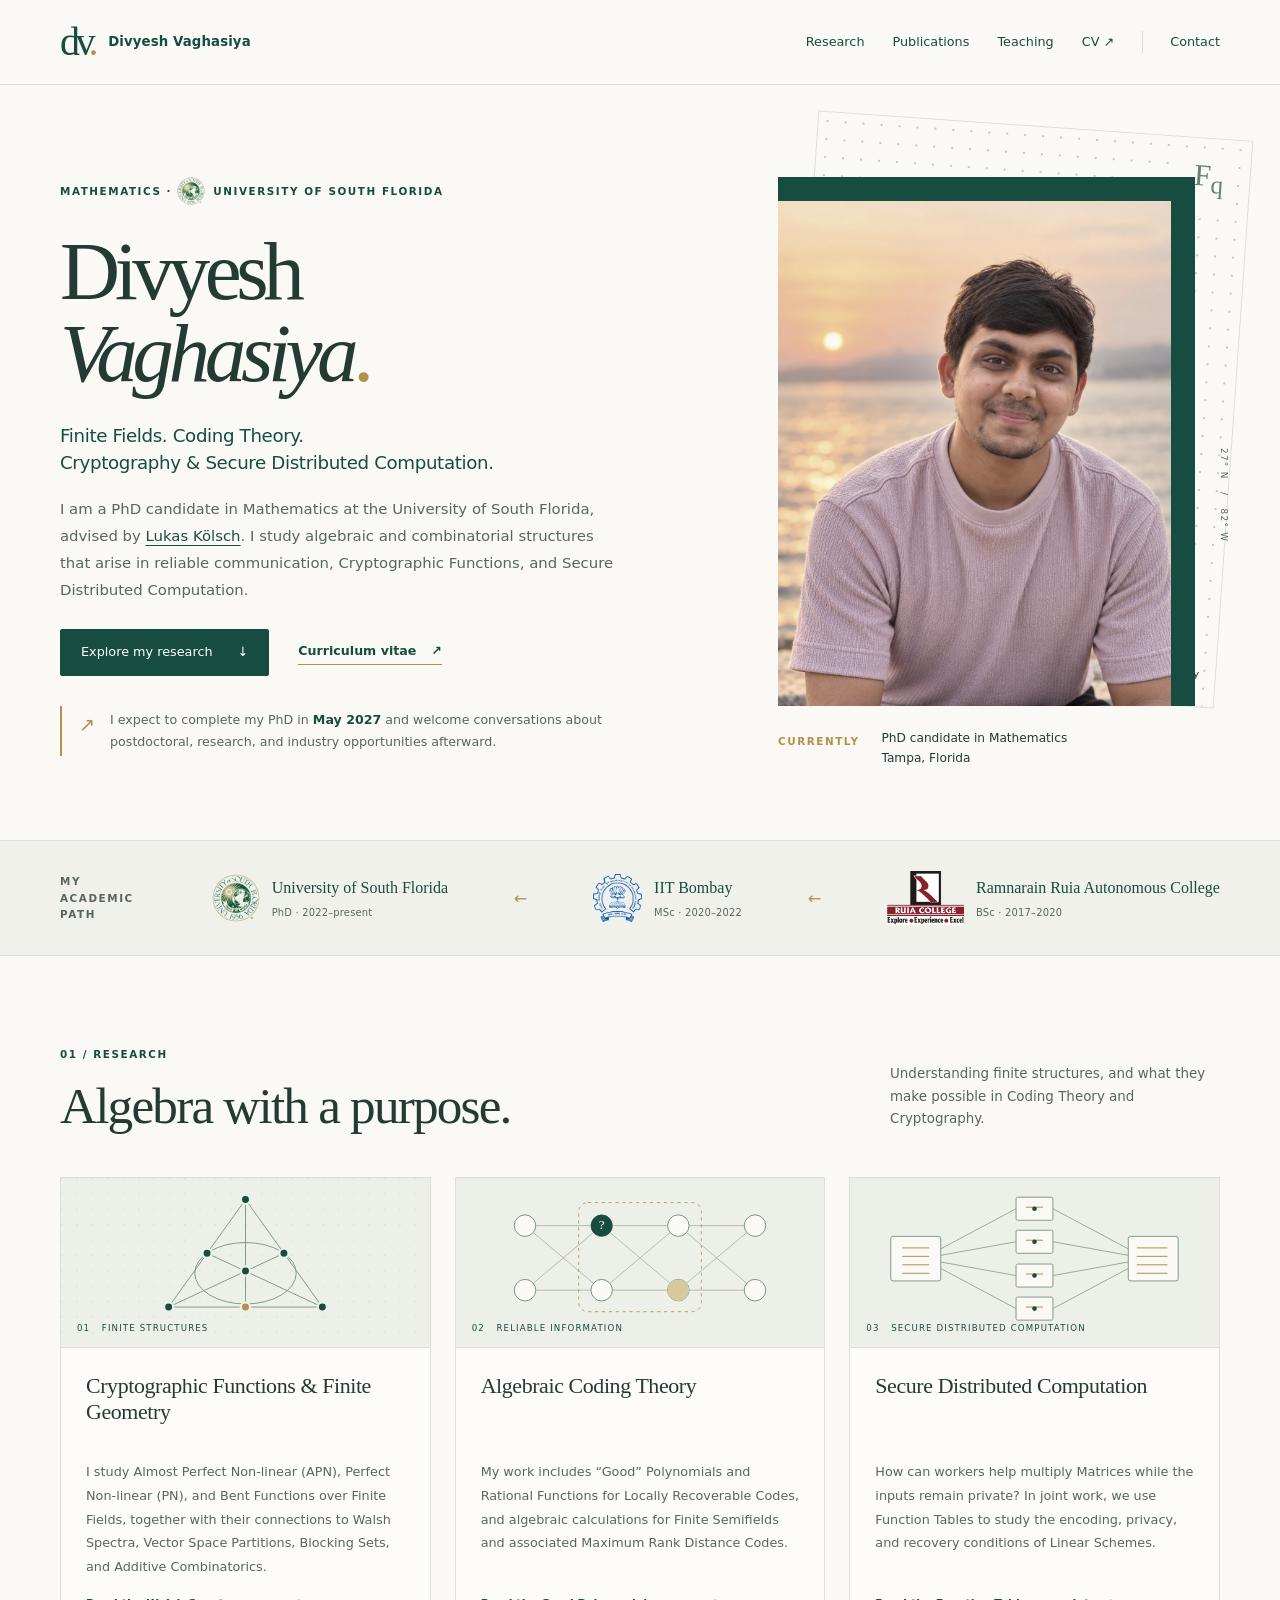
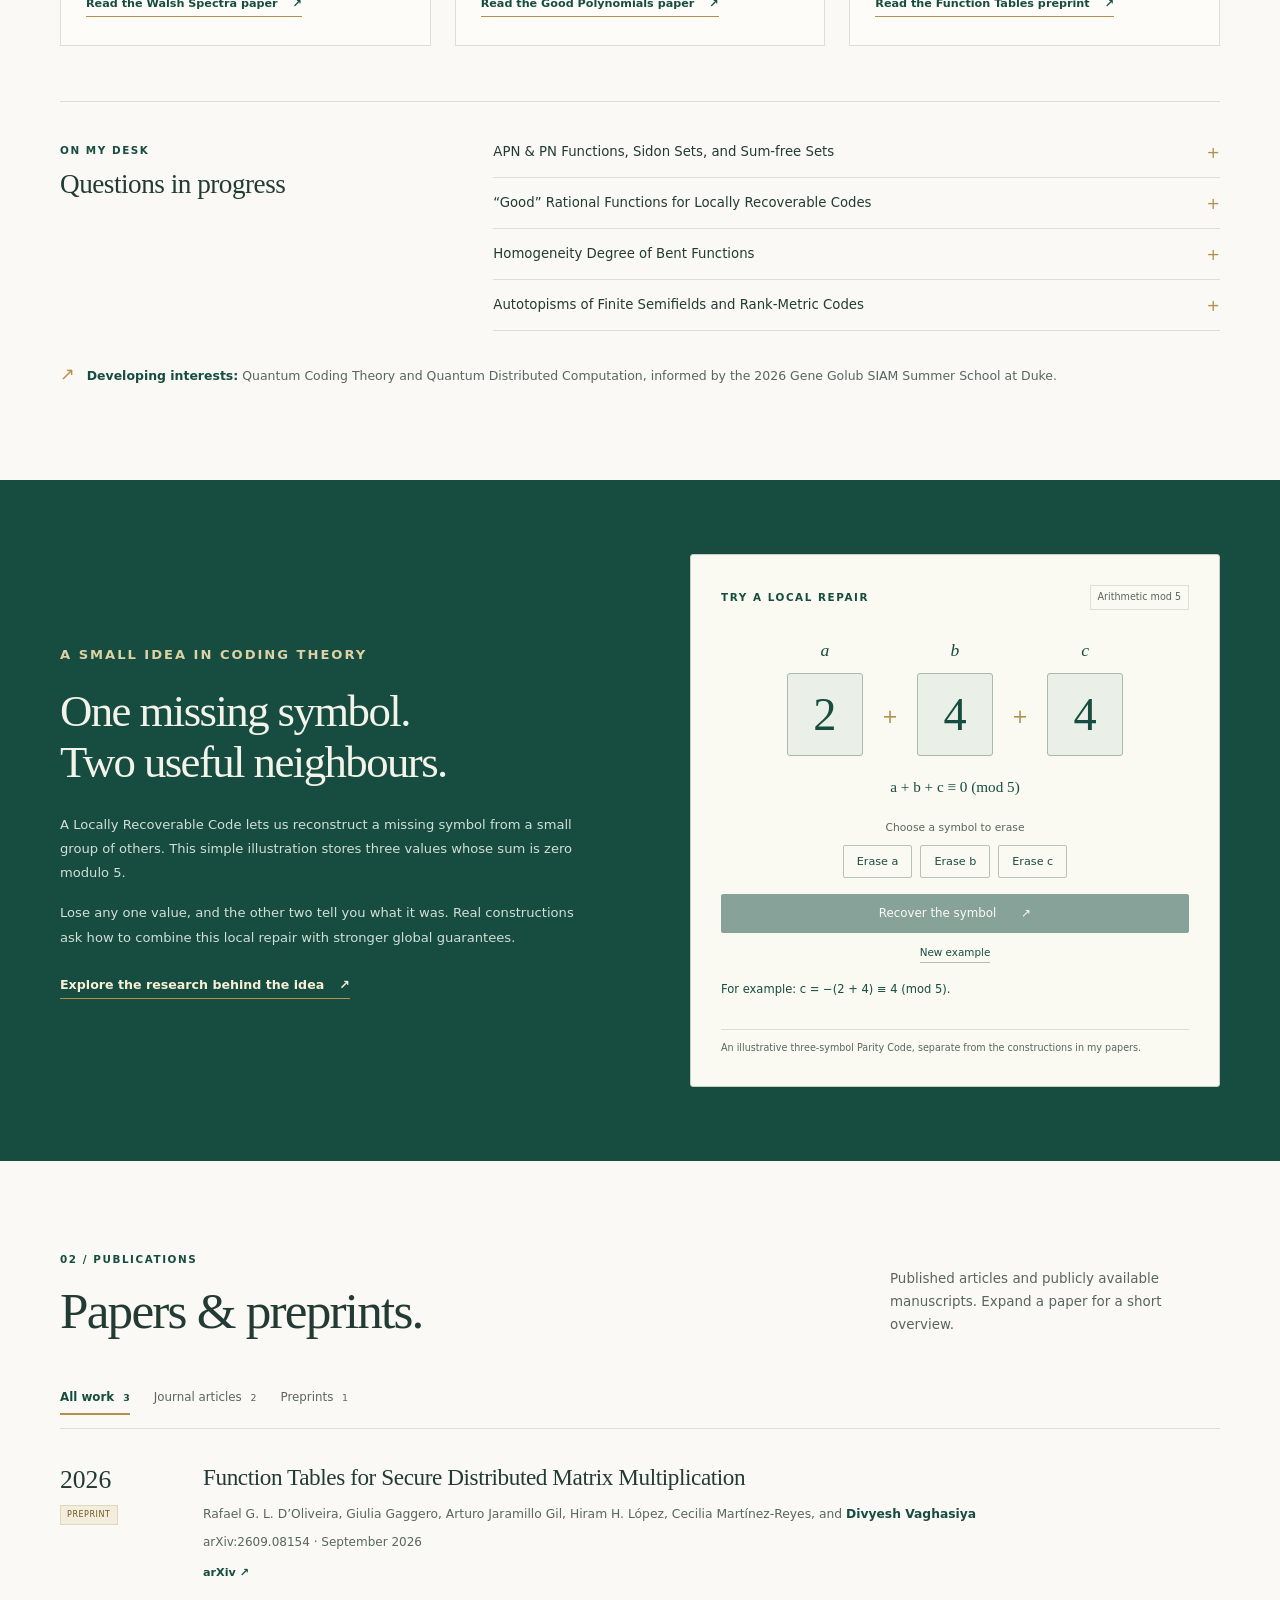
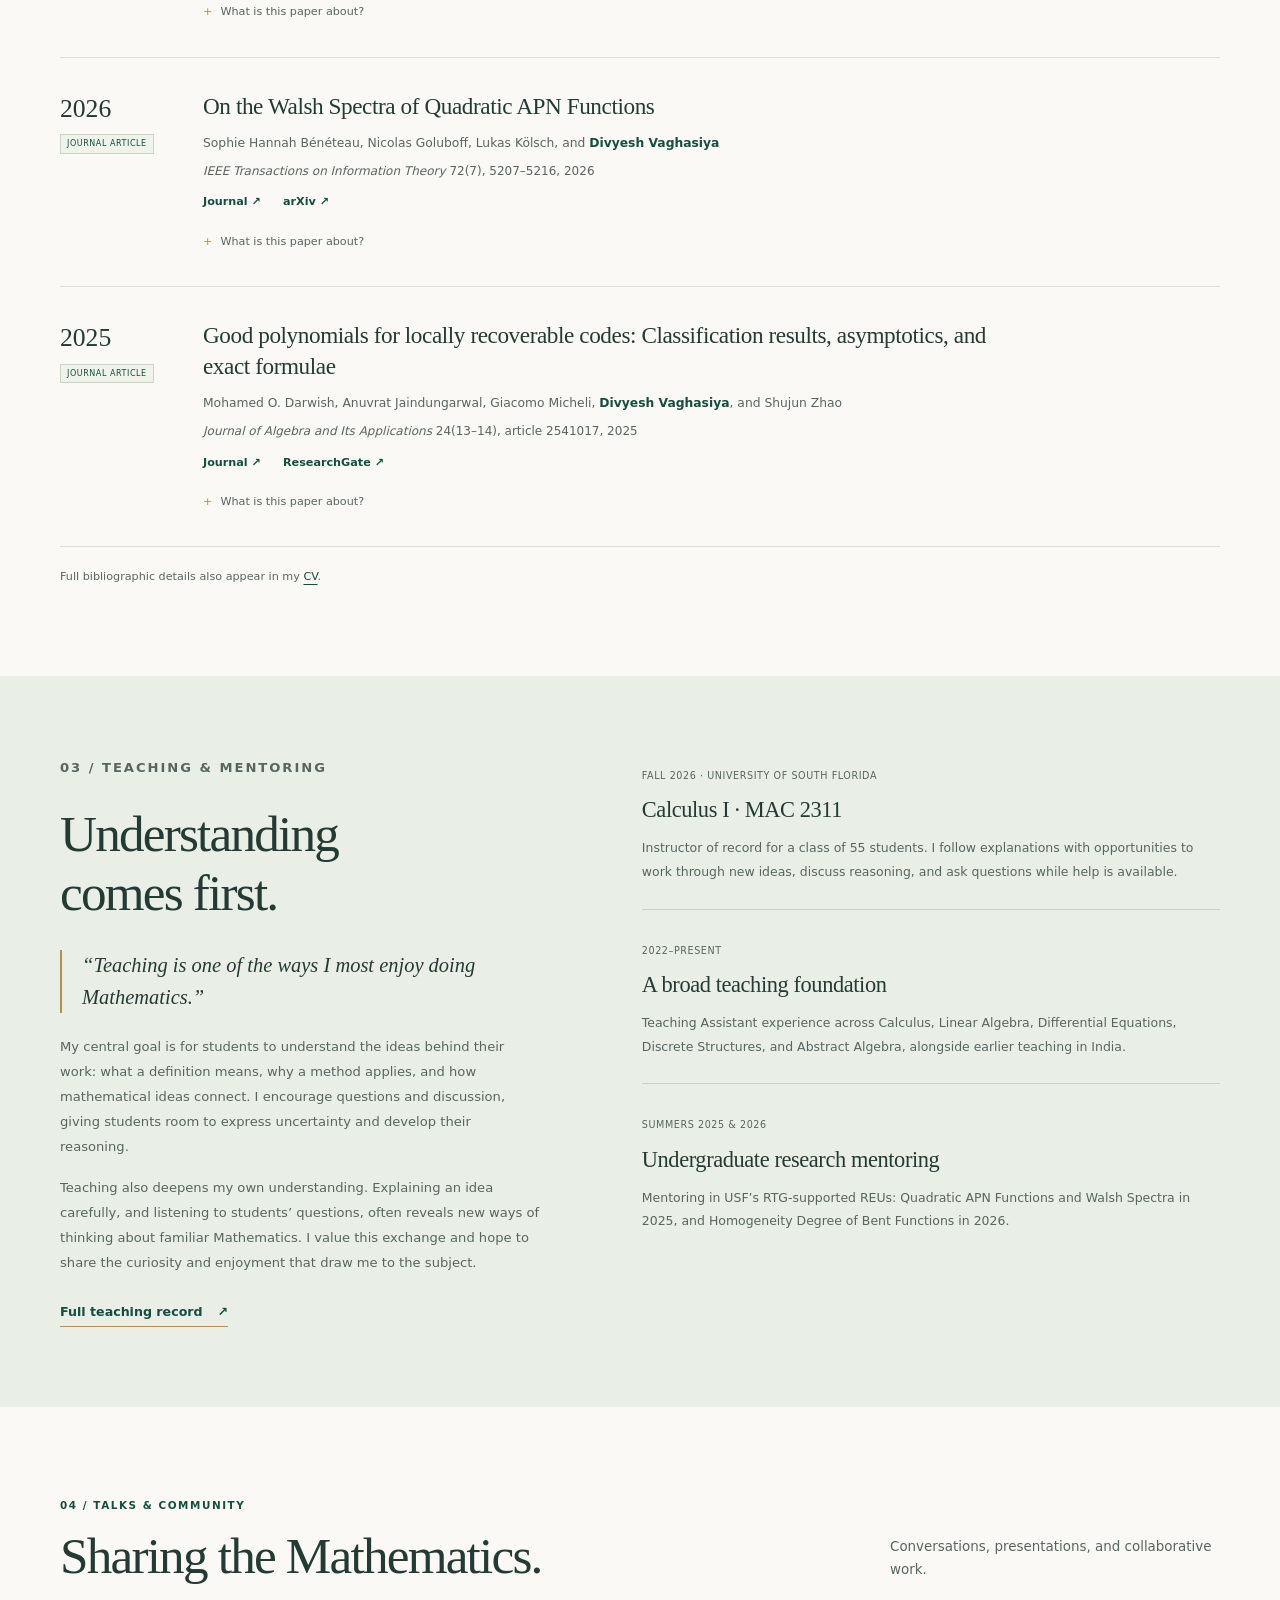
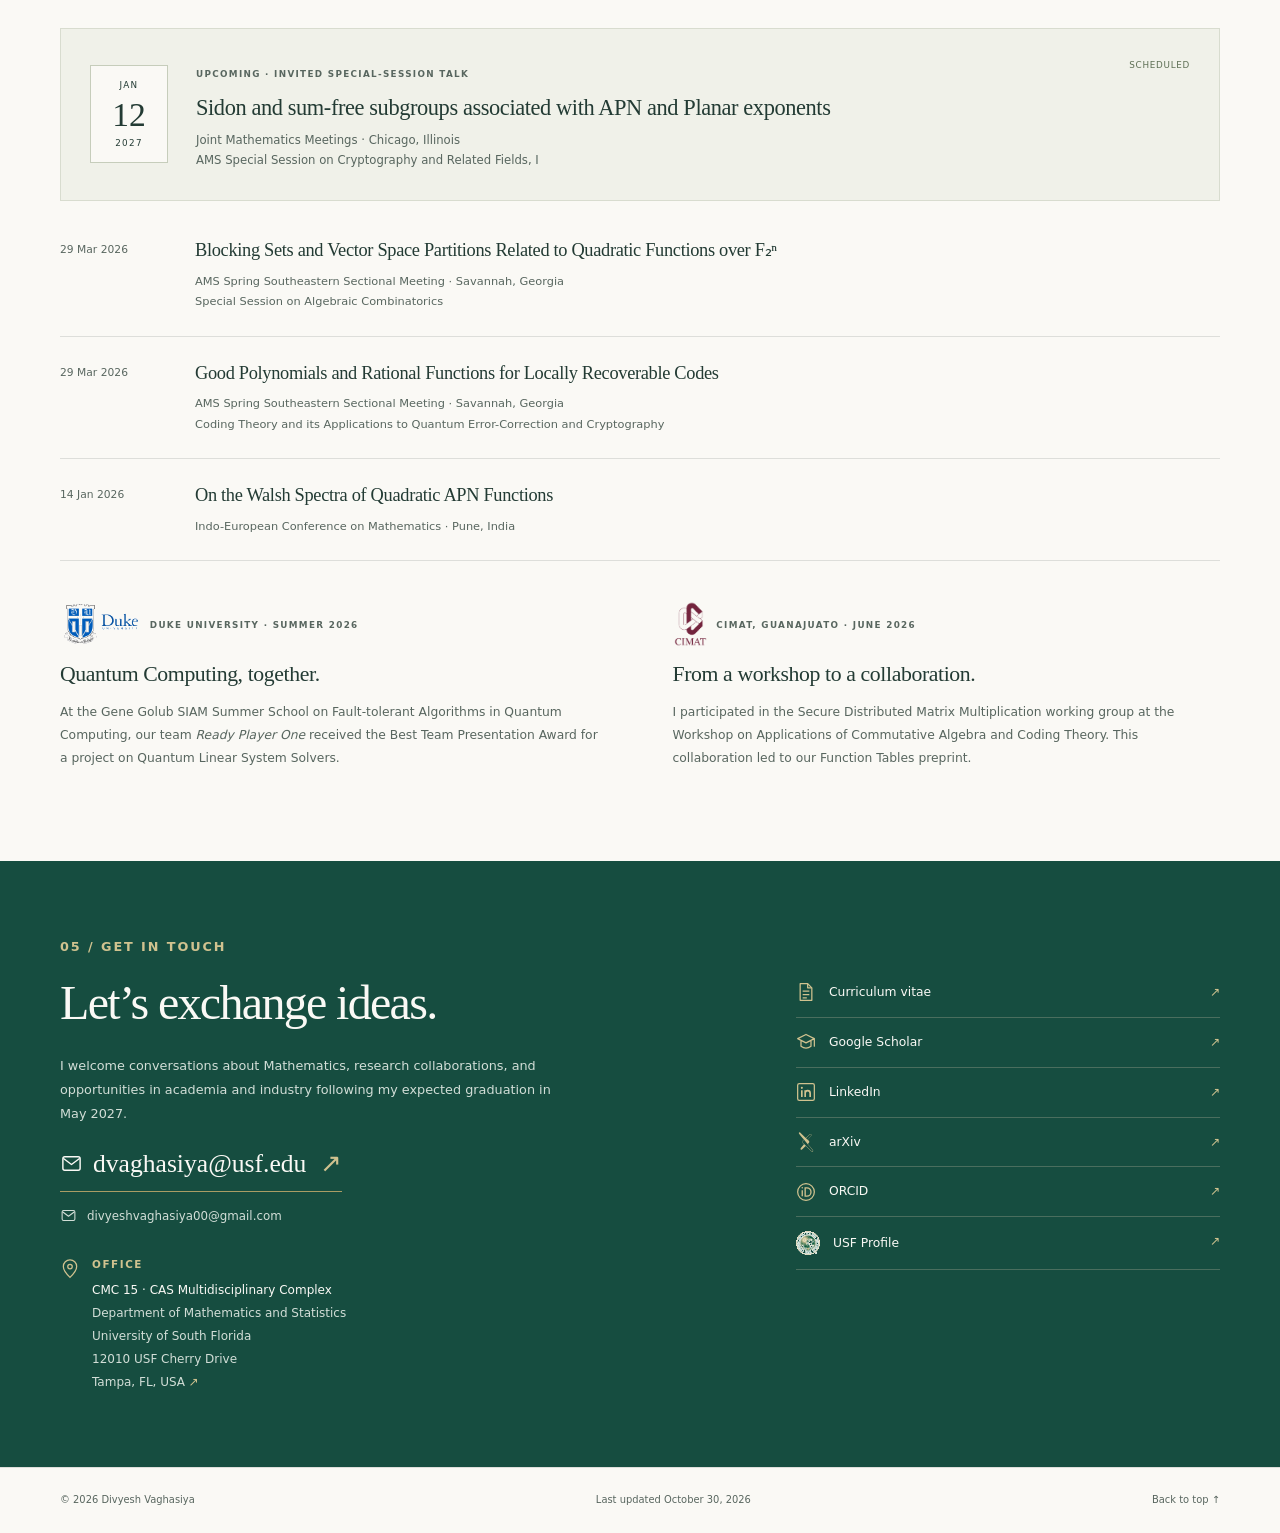
==== commit e74d73aa: "Improve logo backgrounds and contact layout" ====
--- a/index.html
+++ b/index.html
@@ -10,10 +10,19 @@
   <meta property="og:description" content="Finite Fields, Coding Theory, Cryptographic Functions, and Secure Distributed Computation. PhD candidate at the University of South Florida.">
   <meta property="og:type" content="website">
   <link rel="icon" href="./assets/favicon.svg" type="image/svg+xml">
-  <link rel="stylesheet" href="./styles.css?v=20261030-3">
-  <script src="./site.js?v=20261030-3" defer></script>
+  <link rel="stylesheet" href="./styles.css?v=20261030-4">
+  <script src="./site.js?v=20261030-4" defer></script>
 </head>
 <body>
+  <svg class="logo-filters" xmlns="http://www.w3.org/2000/svg" width="0" height="0" aria-hidden="true" focusable="false">
+<defs>
+    <!-- Remove the white canvas at render time; retain the original colored artwork. -->
+    <filter id="remove-white" color-interpolation-filters="sRGB">
+      <feColorMatrix in="SourceGraphic" type="matrix" values="1 0 0 0 0  0 1 0 0 0  0 0 1 0 0  -6.666667 -6.666667 -6.666667 0 19" result="keyed"/>
+      <feComposite in="keyed" in2="SourceAlpha" operator="in"/>
+    </filter>
+  </defs>
+</svg>
   <a class="skip-link" href="#main">Skip to content</a>
   <header class="site-header">
     <div class="container header-inner">
@@ -27,10 +36,10 @@
   <main id="main">
     <section class="hero container" aria-labelledby="intro-title">
       <div class="hero-copy">
-        <p class="eyebrow">Mathematics · <img class="institution-logo institution-logo-usf" src="./assets/institutions/usf.jpg?v=20261030-3" width="48" height="36" alt="" aria-hidden="true">University of South Florida</p>
+        <p class="eyebrow">Mathematics · <img class="institution-logo institution-logo-usf" src="./assets/institutions/usf.jpg?v=20261030-4" width="48" height="36" alt="" aria-hidden="true">University of South Florida</p>
         <h1 id="intro-title">Divyesh<br><em>Vaghasiya</em><span class="name-period">.</span></h1>
         <p class="hero-subtitle">Finite Fields. Coding Theory.<br>Cryptography &amp; Secure Distributed Computation.</p>
-        <p class="hero-description">I am a PhD candidate in Mathematics at the <img class="institution-logo institution-logo-usf" src="./assets/institutions/usf.jpg?v=20261030-3" width="48" height="36" alt="" aria-hidden="true">University of South Florida, advised by <a href="https://lkoelsch.github.io/">Lukas Kölsch</a>. I study algebraic and combinatorial structures that arise in reliable communication, Cryptographic Functions, and Secure Distributed Computation.</p>
+        <p class="hero-description">I am a PhD candidate in Mathematics at the University of South Florida, advised by <a href="https://lkoelsch.github.io/">Lukas Kölsch</a>. I study algebraic and combinatorial structures that arise in reliable communication, Cryptographic Functions, and Secure Distributed Computation.</p>
         <div class="hero-actions"><a class="button" href="#research">Explore my research <span aria-hidden="true">↓</span></a><a class="text-link" href="./cv.html">Curriculum vitae <span aria-hidden="true">↗</span></a></div>
         <div class="availability"><span class="availability-mark" aria-hidden="true">↗</span><p>I expect to complete my PhD in <strong>May 2027</strong> and welcome conversations about postdoctoral, research, and industry opportunities afterward.</p></div>
       </div>
@@ -42,7 +51,7 @@
       </figure>
     </section>
 
-    <div class="affiliation-strip"><div class="container affiliation-inner"><span class="small-label">My academic path</span><a href="https://www.usf.edu/arts-sciences/departments/mathematics-statistics/"><img class="institution-logo institution-logo-usf" src="./assets/institutions/usf.jpg?v=20261030-3" width="48" height="36" alt="" aria-hidden="true"><span class="affiliation-copy">University of South Florida<span class="affiliation-meta">PhD · 2022–present</span></span></a><span class="path-arrow" aria-hidden="true">←</span><a href="https://www.iitb.ac.in/"><img class="institution-logo institution-logo-iit-bombay" src="./assets/institutions/iit-bombay.jpg?v=20261030-3" width="48" height="36" alt="" aria-hidden="true"><span class="affiliation-copy">IIT Bombay<span class="affiliation-meta">MSc · 2020–2022</span></span></a><span class="path-arrow" aria-hidden="true">←</span><a href="https://www.ruiacollege.edu/Department/Deptindex.aspx?page=a&amp;ItemID=caeas&amp;nDeptID=cm"><img class="institution-logo institution-logo-ruia" src="./assets/institutions/ruia.png?v=20261030-3" width="48" height="36" alt="" aria-hidden="true"><span class="affiliation-copy">Ramnarain Ruia Autonomous College<span class="affiliation-meta">BSc · 2017–2020</span></span></a></div></div>
+    <div class="affiliation-strip"><div class="container affiliation-inner"><span class="small-label">My academic path</span><a href="https://www.usf.edu/arts-sciences/departments/mathematics-statistics/"><img class="institution-logo institution-logo-usf" src="./assets/institutions/usf.jpg?v=20261030-4" width="48" height="36" alt="" aria-hidden="true"><span class="affiliation-copy">University of South Florida<span class="affiliation-meta">PhD · 2022–present</span></span></a><span class="path-arrow" aria-hidden="true">←</span><a href="https://www.iitb.ac.in/"><img class="institution-logo institution-logo-iit-bombay" src="./assets/institutions/iit-bombay.jpg?v=20261030-4" width="48" height="36" alt="" aria-hidden="true"><span class="affiliation-copy">IIT Bombay<span class="affiliation-meta">MSc · 2020–2022</span></span></a><span class="path-arrow" aria-hidden="true">←</span><a href="https://www.ruiacollege.edu/Department/Deptindex.aspx?page=a&amp;ItemID=caeas&amp;nDeptID=cm"><img class="institution-logo institution-logo-ruia" src="./assets/institutions/ruia.png?v=20261030-4" width="48" height="36" alt="" aria-hidden="true"><span class="affiliation-copy">Ramnarain Ruia Autonomous College<span class="affiliation-meta">BSc · 2017–2020</span></span></a></div></div>
 
     <section class="section container" id="research" aria-labelledby="research-title">
       <div class="section-heading"><div><p class="eyebrow">01 / Research</p><h2 id="research-title">Algebra with a purpose.</h2></div><p>Understanding finite structures, and what they make possible in Coding Theory and Cryptography.</p></div>
@@ -76,7 +85,7 @@
           </details>
         </div>
       </div>
-      <p class="research-note"><span class="note-symbol" aria-hidden="true">↗</span> <strong>Developing interests:</strong> Quantum Coding Theory and Quantum Distributed Computation, informed by the 2026 Gene Golub SIAM Summer School at <img class="institution-logo institution-logo-duke" src="./assets/institutions/duke.webp?v=20261030-3" width="48" height="36" alt="" aria-hidden="true">Duke.</p>
+      <p class="research-note"><span class="note-symbol" aria-hidden="true">↗</span> <strong>Developing interests:</strong> Quantum Coding Theory and Quantum Distributed Computation, informed by the 2026 Gene Golub SIAM Summer School at Duke.</p>
     </section>
 
     <section class="idea-section" aria-labelledby="idea-title"><div class="container idea-layout"><div><p class="eyebrow">A small idea in Coding Theory</p><h2 id="idea-title">One missing symbol.<br>Two useful neighbours.</h2><p>A Locally Recoverable Code lets us reconstruct a missing symbol from a small group of others. This simple illustration stores three values whose sum is zero modulo 5.</p><p>Lose any one value, and the other two tell you what it was. Real constructions ask how to combine this local repair with stronger global guarantees.</p><a class="text-link" href="#paper-lrc">Explore the research behind the idea <span aria-hidden="true">↗</span></a></div><div class="code-demo" aria-label="Local recovery illustration"><div class="demo-heading"><span class="small-label">Try a local repair</span><span class="field-tag">Arithmetic mod 5</span></div><div class="demo-symbols"><div><span class="symbol-label">a</span><span class="code-value" id="value-0">2</span></div><span class="demo-plus" aria-hidden="true">+</span><div><span class="symbol-label">b</span><span class="code-value" id="value-1">4</span></div><span class="demo-plus" aria-hidden="true">+</span><div><span class="symbol-label">c</span><span class="code-value" id="value-2">4</span></div></div><p class="demo-equation">a + b + c ≡ 0 (mod 5)</p><div class="demo-controls" hidden><fieldset><legend>Choose a symbol to erase</legend><div class="erase-options"><button type="button" data-erase="0" aria-pressed="false">Erase a</button><button type="button" data-erase="1" aria-pressed="false">Erase b</button><button type="button" data-erase="2" aria-pressed="false">Erase c</button></div></fieldset><button class="button" type="button" id="recover-symbol" disabled>Recover the symbol <span aria-hidden="true">↗</span></button><button class="demo-reset" type="button" id="new-example">New example</button></div><p id="demo-result" class="demo-result" aria-live="polite" aria-atomic="true">For example: c = −(2 + 4) ≡ 4 (mod 5).</p><p class="demo-caption">An illustrative three-symbol Parity Code, separate from the constructions in my papers.</p></div></div></section>
@@ -98,14 +107,14 @@
           <a class="text-link" href="./cv.html#cv-teaching">Full teaching record <span aria-hidden="true">↗</span></a>
         </div>
         <div class="teaching-record">
-          <article><span class="record-kicker">Fall 2026 · <img class="institution-logo institution-logo-usf" src="./assets/institutions/usf.jpg?v=20261030-3" width="48" height="36" alt="" aria-hidden="true">University of South Florida</span><h3>Calculus I · MAC 2311</h3><p>Instructor of record for a class of 55 students. I follow explanations with opportunities to work through new ideas, discuss reasoning, and ask questions while help is available.</p></article>
+          <article><span class="record-kicker">Fall 2026 · University of South Florida</span><h3>Calculus I · MAC 2311</h3><p>Instructor of record for a class of 55 students. I follow explanations with opportunities to work through new ideas, discuss reasoning, and ask questions while help is available.</p></article>
           <article><span class="record-kicker">2022–present</span><h3>A broad teaching foundation</h3><p>Teaching Assistant experience across Calculus, Linear Algebra, Differential Equations, Discrete Structures, and Abstract Algebra, alongside earlier teaching in India.</p></article>
-          <article><span class="record-kicker">Summers 2025 &amp; 2026</span><h3>Undergraduate research mentoring</h3><p>Mentoring in <img class="institution-logo institution-logo-usf" src="./assets/institutions/usf.jpg?v=20261030-3" width="48" height="36" alt="" aria-hidden="true">USF’s RTG-supported REUs: Quadratic APN Functions and Walsh Spectra in 2025, and Homogeneity Degree of Bent Functions in 2026.</p></article>
+          <article><span class="record-kicker">Summers 2025 &amp; 2026</span><h3>Undergraduate research mentoring</h3><p>Mentoring in USF’s RTG-supported REUs: Quadratic APN Functions and Walsh Spectra in 2025, and Homogeneity Degree of Bent Functions in 2026.</p></article>
         </div>
       </div>
     </section>
 
-    <section class="section container" id="talks" aria-labelledby="talks-title"><div class="section-heading"><div><p class="eyebrow">04 / Talks &amp; community</p><h2 id="talks-title">Sharing the Mathematics.</h2></div><p>Conversations, presentations, and collaborative work.</p></div><article class="next-talk"><div class="date-tile"><span>JAN</span><strong>12</strong><span>2027</span></div><div><span class="small-label">Upcoming · invited special-session talk</span><h3>Sidon and sum-free subgroups associated with APN and Planar exponents</h3><p>Joint Mathematics Meetings · Chicago, Illinois<br>AMS Special Session on Cryptography and Related Fields, I</p></div><span class="scheduled-label">Scheduled</span></article><div class="past-talks"><article><time datetime="2026-03-29">29 Mar 2026</time><div><h3>Blocking Sets and Vector Space Partitions Related to Quadratic Functions over F₂ⁿ</h3><p>AMS Spring Southeastern Sectional Meeting · Savannah, Georgia<br>Special Session on Algebraic Combinatorics</p></div></article><article><time datetime="2026-03-29">29 Mar 2026</time><div><h3>Good Polynomials and Rational Functions for Locally Recoverable Codes</h3><p>AMS Spring Southeastern Sectional Meeting · Savannah, Georgia<br>Coding Theory and its Applications to Quantum Error-Correction and Cryptography</p></div></article><article><time datetime="2026-01-14">14 Jan 2026</time><div><h3>On the Walsh Spectra of Quadratic APN Functions</h3><p>Indo-European Conference on Mathematics · Pune, India</p></div></article></div><div class="community-row"><article><span class="small-label"><img class="institution-logo institution-logo-duke" src="./assets/institutions/duke.webp?v=20261030-3" width="48" height="36" alt="" aria-hidden="true">Duke University · Summer 2026</span><h3>Quantum Computing, together.</h3><p>At the Gene Golub SIAM Summer School on Fault-tolerant Algorithms in Quantum Computing, our team <em>Ready Player One</em> received the Best Team Presentation Award for a project on Quantum Linear System Solvers.</p></article><article><span class="small-label"><img class="institution-logo institution-logo-cimat" src="./assets/institutions/cimat.png?v=20261030-3" width="48" height="36" alt="" aria-hidden="true">CIMAT, Guanajuato · June 2026</span><h3>From a workshop to a collaboration.</h3><p>I participated in the Secure Distributed Matrix Multiplication working group at the Workshop on Applications of Commutative Algebra and Coding Theory. This collaboration led to our Function Tables preprint.</p></article></div></section>
+    <section class="section container" id="talks" aria-labelledby="talks-title"><div class="section-heading"><div><p class="eyebrow">04 / Talks &amp; community</p><h2 id="talks-title">Sharing the Mathematics.</h2></div><p>Conversations, presentations, and collaborative work.</p></div><article class="next-talk"><div class="date-tile"><span>JAN</span><strong>12</strong><span>2027</span></div><div><span class="small-label">Upcoming · invited special-session talk</span><h3>Sidon and sum-free subgroups associated with APN and Planar exponents</h3><p>Joint Mathematics Meetings · Chicago, Illinois<br>AMS Special Session on Cryptography and Related Fields, I</p></div><span class="scheduled-label">Scheduled</span></article><div class="past-talks"><article><time datetime="2026-03-29">29 Mar 2026</time><div><h3>Blocking Sets and Vector Space Partitions Related to Quadratic Functions over F₂ⁿ</h3><p>AMS Spring Southeastern Sectional Meeting · Savannah, Georgia<br>Special Session on Algebraic Combinatorics</p></div></article><article><time datetime="2026-03-29">29 Mar 2026</time><div><h3>Good Polynomials and Rational Functions for Locally Recoverable Codes</h3><p>AMS Spring Southeastern Sectional Meeting · Savannah, Georgia<br>Coding Theory and its Applications to Quantum Error-Correction and Cryptography</p></div></article><article><time datetime="2026-01-14">14 Jan 2026</time><div><h3>On the Walsh Spectra of Quadratic APN Functions</h3><p>Indo-European Conference on Mathematics · Pune, India</p></div></article></div><div class="community-row"><article><span class="small-label"><img class="institution-logo institution-logo-duke" src="./assets/institutions/duke.webp?v=20261030-4" width="48" height="36" alt="" aria-hidden="true">Duke University · Summer 2026</span><h3>Quantum Computing, together.</h3><p>At the Gene Golub SIAM Summer School on Fault-tolerant Algorithms in Quantum Computing, our team <em>Ready Player One</em> received the Best Team Presentation Award for a project on Quantum Linear System Solvers.</p></article><article><span class="small-label"><img class="institution-logo institution-logo-cimat" src="./assets/institutions/cimat.png?v=20261030-4" width="48" height="36" alt="" aria-hidden="true">CIMAT, Guanajuato · June 2026</span><h3>From a workshop to a collaboration.</h3><p>I participated in the Secure Distributed Matrix Multiplication working group at the Workshop on Applications of Commutative Algebra and Coding Theory. This collaboration led to our Function Tables preprint.</p></article></div></section>
 
     <section class="contact-section" id="contact" aria-labelledby="contact-title">
       <div class="container contact-layout">
@@ -113,20 +122,20 @@
           <p class="eyebrow">05 / Get in touch</p>
           <h2 id="contact-title">Let’s exchange ideas.</h2>
           <p>I welcome conversations about Mathematics, research collaborations, and opportunities in academia and industry following my expected graduation in May 2027.</p>
-          <a class="contact-email" href="mailto:dvaghasiya@usf.edu"><svg class="icon" aria-hidden="true" focusable="false"><use href="./assets/icons.svg#mail"></use></svg>dvaghasiya@usf.edu <span aria-hidden="true">↗</span></a>
-          <a class="secondary-email" href="mailto:divyeshvaghasiya00@gmail.com"><svg class="icon" aria-hidden="true" focusable="false"><use href="./assets/icons.svg#mail"></use></svg>divyeshvaghasiya00@gmail.com</a>
+          <a class="contact-email" href="mailto:dvaghasiya@usf.edu"><svg class="icon" viewBox="0 0 24 24" aria-hidden="true" focusable="false"><use href="./assets/icons.svg?v=20261030-4#mail"></use></svg>dvaghasiya@usf.edu <span aria-hidden="true">↗</span></a>
+          <a class="secondary-email" href="mailto:divyeshvaghasiya00@gmail.com"><svg class="icon" viewBox="0 0 24 24" aria-hidden="true" focusable="false"><use href="./assets/icons.svg?v=20261030-4#mail"></use></svg>divyeshvaghasiya00@gmail.com</a>
           <address class="contact-office">
-            <svg class="icon" aria-hidden="true" focusable="false"><use href="./assets/icons.svg#pin"></use></svg>
-            <div><span class="small-label">Office</span><a class="office-search" href="https://www.google.com/search?q=CAS+Multidisciplinary+Complex+Department+of+Mathematics+and+Statistics+University+of+South+Florida+12010+USF+Cherry+Drive+Tampa%2C+FL%2C+USA" target="_blank" rel="noopener noreferrer" aria-label="Search Google for my full office address (opens in a new tab)"><strong>CMC 15 · CAS Multidisciplinary Complex</strong><br>Department of Mathematics and Statistics<br><img class="institution-logo institution-logo-usf" src="./assets/institutions/usf.jpg?v=20261030-3" width="48" height="36" alt="" aria-hidden="true">University of South Florida<br>12010 USF Cherry Drive<br>Tampa, FL, USA <span aria-hidden="true">↗</span></a></div>
+            <svg class="icon" viewBox="0 0 24 24" aria-hidden="true" focusable="false"><use href="./assets/icons.svg?v=20261030-4#pin"></use></svg>
+            <div><span class="small-label">Office</span><a class="office-search" href="https://www.google.com/search?q=CAS+Multidisciplinary+Complex+Department+of+Mathematics+and+Statistics+University+of+South+Florida+12010+USF+Cherry+Drive+Tampa%2C+FL%2C+USA" target="_blank" rel="noopener noreferrer" aria-label="Search Google for my full office address (opens in a new tab)"><strong>CMC 15 · CAS Multidisciplinary Complex</strong><br>Department of Mathematics and Statistics<br>University of South Florida<br>12010 USF Cherry Drive<br>Tampa, FL, USA <span aria-hidden="true">↗</span></a></div>
           </address>
         </div>
         <nav class="contact-links" aria-label="Academic and professional profiles">
-          <a href="./cv.html"><span class="profile-label"><svg class="icon" aria-hidden="true" focusable="false"><use href="./assets/icons.svg#document"></use></svg><span>Curriculum vitae</span></span><span aria-hidden="true">↗</span></a>
-          <a href="https://scholar.google.com/citations?user=IHPAVrgAAAAJ"><span class="profile-label"><svg class="icon" aria-hidden="true" focusable="false"><use href="./assets/icons.svg#scholar"></use></svg><span>Google Scholar</span></span><span aria-hidden="true">↗</span></a>
-          <a href="https://www.linkedin.com/in/divyesh-vaghasiya-866122165"><span class="profile-label"><svg class="icon" aria-hidden="true" focusable="false"><use href="./assets/icons.svg#linkedin"></use></svg><span>LinkedIn</span></span><span aria-hidden="true">↗</span></a>
-          <a href="https://arxiv.org/a/vaghasiya_d_1"><span class="profile-label"><span class="profile-logo-tile" aria-hidden="true"><img class="arxiv-logo" src="./assets/arxiv-logo.svg" width="18" height="25" alt=""></span><span>arXiv</span></span><span aria-hidden="true">↗</span></a>
-          <a href="https://orcid.org/0009-0004-2080-6877"><span class="profile-label"><svg class="icon" aria-hidden="true" focusable="false"><use href="./assets/icons.svg#orcid"></use></svg><span>ORCID</span></span><span aria-hidden="true">↗</span></a>
-          <a href="https://www.usf.edu/arts-sciences/departments/mathematics-statistics/people/gradta/dvaghasiya.aspx"><span class="profile-label"><img class="institution-logo institution-logo-usf" src="./assets/institutions/usf.jpg?v=20261030-3" width="48" height="36" alt="" aria-hidden="true">USF Profile</span><span aria-hidden="true">↗</span></a>
+          <a href="./cv.html"><span class="profile-label"><svg class="icon" viewBox="0 0 24 24" aria-hidden="true" focusable="false"><use href="./assets/icons.svg?v=20261030-4#document"></use></svg><span>Curriculum vitae</span></span><span aria-hidden="true">↗</span></a>
+          <a href="https://scholar.google.com/citations?user=IHPAVrgAAAAJ"><span class="profile-label"><svg class="icon" viewBox="0 0 24 24" aria-hidden="true" focusable="false"><use href="./assets/icons.svg?v=20261030-4#scholar"></use></svg><span>Google Scholar</span></span><span aria-hidden="true">↗</span></a>
+          <a href="https://www.linkedin.com/in/divyesh-vaghasiya-866122165"><span class="profile-label"><svg class="icon" viewBox="0 0 24 24" aria-hidden="true" focusable="false"><use href="./assets/icons.svg?v=20261030-4#linkedin"></use></svg><span>LinkedIn</span></span><span aria-hidden="true">↗</span></a>
+          <a href="https://arxiv.org/a/vaghasiya_d_1"><span class="profile-label"><svg class="icon" viewBox="0 0 24 24" aria-hidden="true" focusable="false"><use href="./assets/icons.svg?v=20261030-5#arxiv"></use></svg><span>arXiv</span></span><span aria-hidden="true">↗</span></a>
+          <a href="https://orcid.org/0009-0004-2080-6877"><span class="profile-label"><svg class="icon" viewBox="0 0 24 24" aria-hidden="true" focusable="false"><use href="./assets/icons.svg?v=20261030-4#orcid"></use></svg><span>ORCID</span></span><span aria-hidden="true">↗</span></a>
+          <a href="https://www.usf.edu/arts-sciences/departments/mathematics-statistics/people/gradta/dvaghasiya.aspx"><span class="profile-label"><img class="institution-logo institution-logo-usf" src="./assets/institutions/usf.jpg?v=20261030-4" width="48" height="36" alt="" aria-hidden="true">USF Profile</span><span aria-hidden="true">↗</span></a>
         </nav>
       </div>
     </section>
--- a/styles.css
+++ b/styles.css
@@ -68,8 +68,11 @@
   vertical-align: middle;
   margin: 0 8px 2px 0;
 }
-.institution-logo-usf { background: #fff; border-radius: 2px; }
-.institution-logo-iit-bombay { background: #fff; border-radius: 2px; }
+.institution-logo-usf, .institution-logo-iit-bombay, .institution-logo-duke {
+  background: transparent;
+  filter: url("#remove-white");
+}
+
 .institution-logo-duke { height: 32px; max-width: 115px; }
 .institution-logo-cimat { height: 36px; }
 .institution-logo-ruia { height: 36px; }
@@ -78,15 +81,15 @@
 .affiliation-inner .institution-logo { flex: 0 0 auto; height: 48px; max-width: 116px; margin: 0; }
 .affiliation-inner .affiliation-copy { min-width: 0; }
 .affiliation-inner .institution-logo-ruia { height: 54px; }
-.contact-office .institution-logo { background: var(--paper); padding: 4px; border-radius: 2px; }
-.contact-office .institution-logo-usf { background: #fff; padding: 2px; }
+
+
 .office-search { color: inherit; text-decoration: none; display: inline-block; }
 .office-search:hover { text-decoration: underline; text-decoration-color: #d0c28f; }
 .office-search > span { color: #d0c28f; }
-.profile-logo-tile { display: inline-flex; align-items: center; justify-content: center; flex: 0 0 32px; width: 32px; height: 34px; padding: 5px; border-radius: 2px; background: var(--paper); }
-.arxiv-logo { display: block; width: 18px; height: 25px; object-fit: contain; }
+
+
 .contact-links .profile-label > .institution-logo { margin: 0; }
-.contact-links .institution-logo-usf { padding: 2px; width: 32px; height: 34px; object-fit: contain; }
+.contact-links .institution-logo-usf { padding: 0; width: 24px; height: 24px; object-fit: contain; }
 @media (max-width: 1050px) {
   .affiliation-inner { gap: 18px; }
   .affiliation-inner > a { gap: 9px; }
@@ -104,3 +107,5 @@
   .institution-logo { height: 25px; max-width: 78px; margin-right: 6px; }
   .institution-logo-ruia { height: 32px; }
 }
+
+.logo-filters { position: absolute; width: 0; height: 0; overflow: hidden; pointer-events: none; }
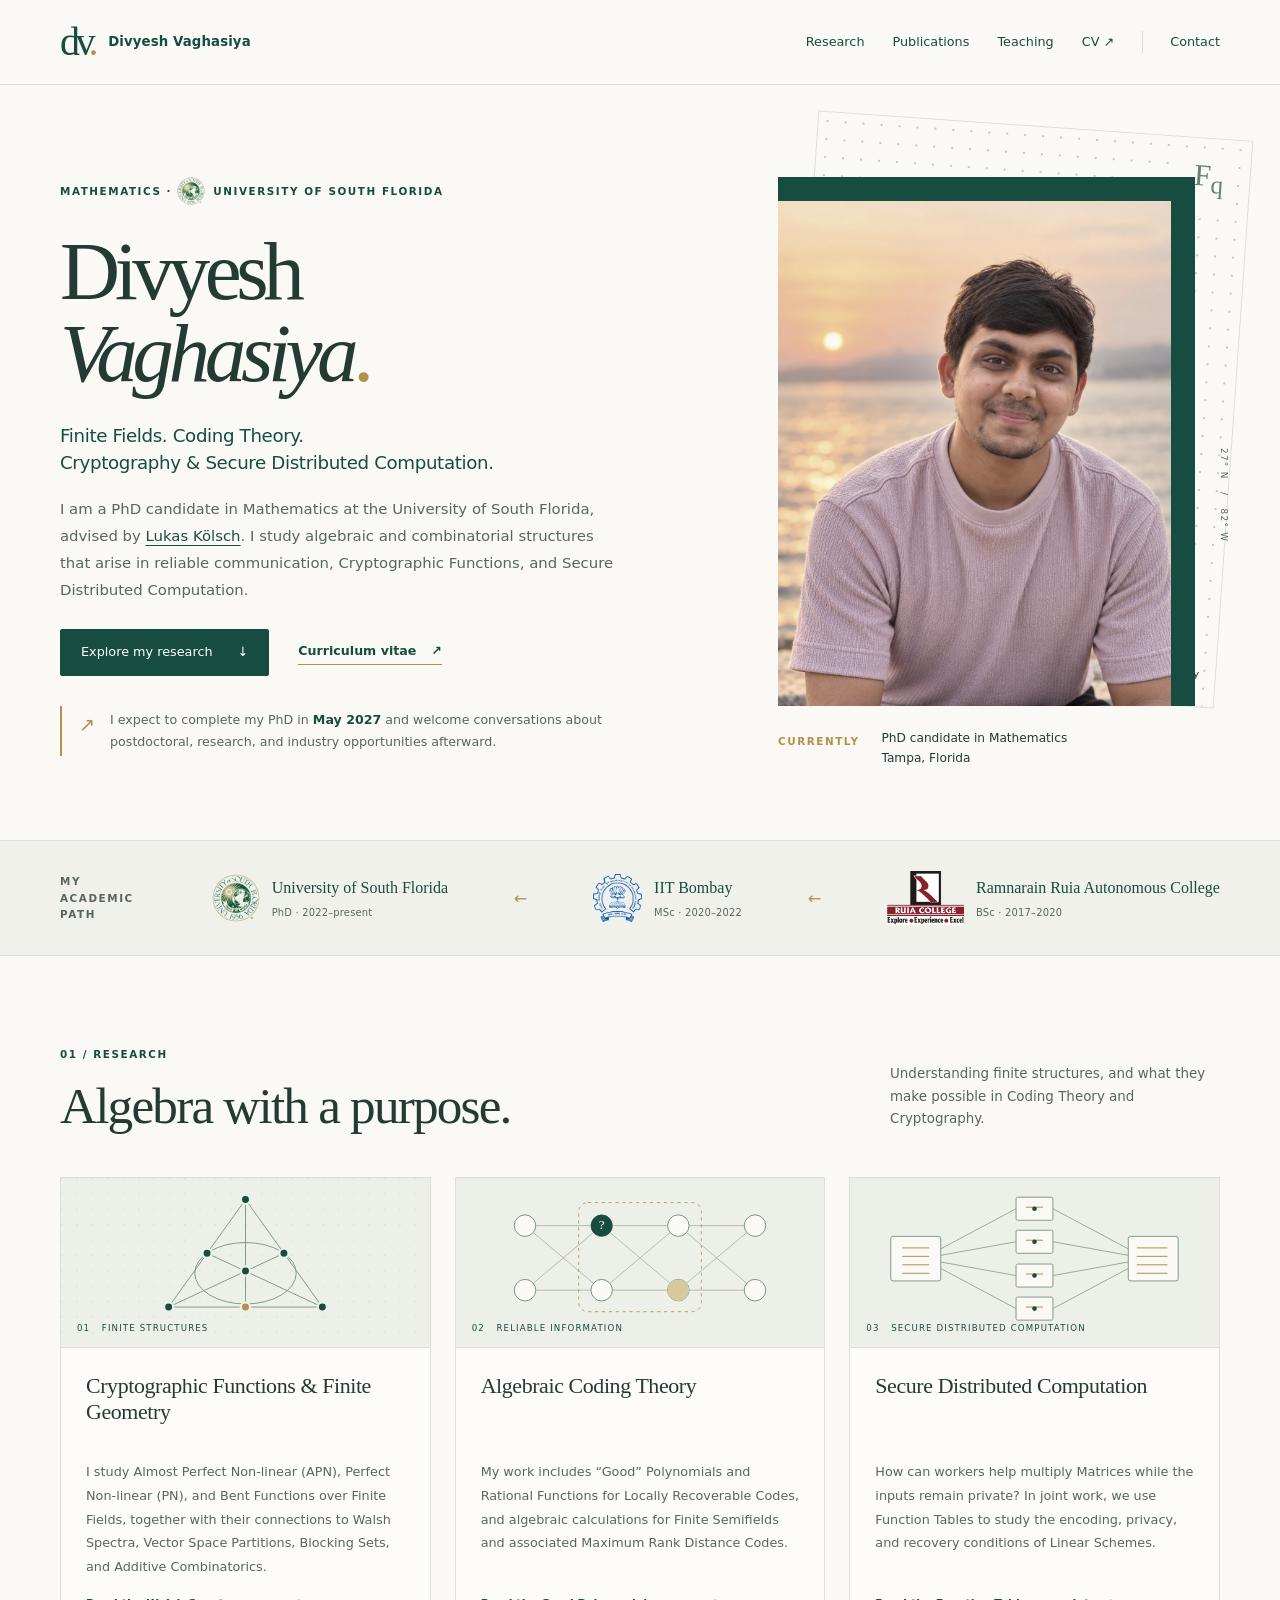
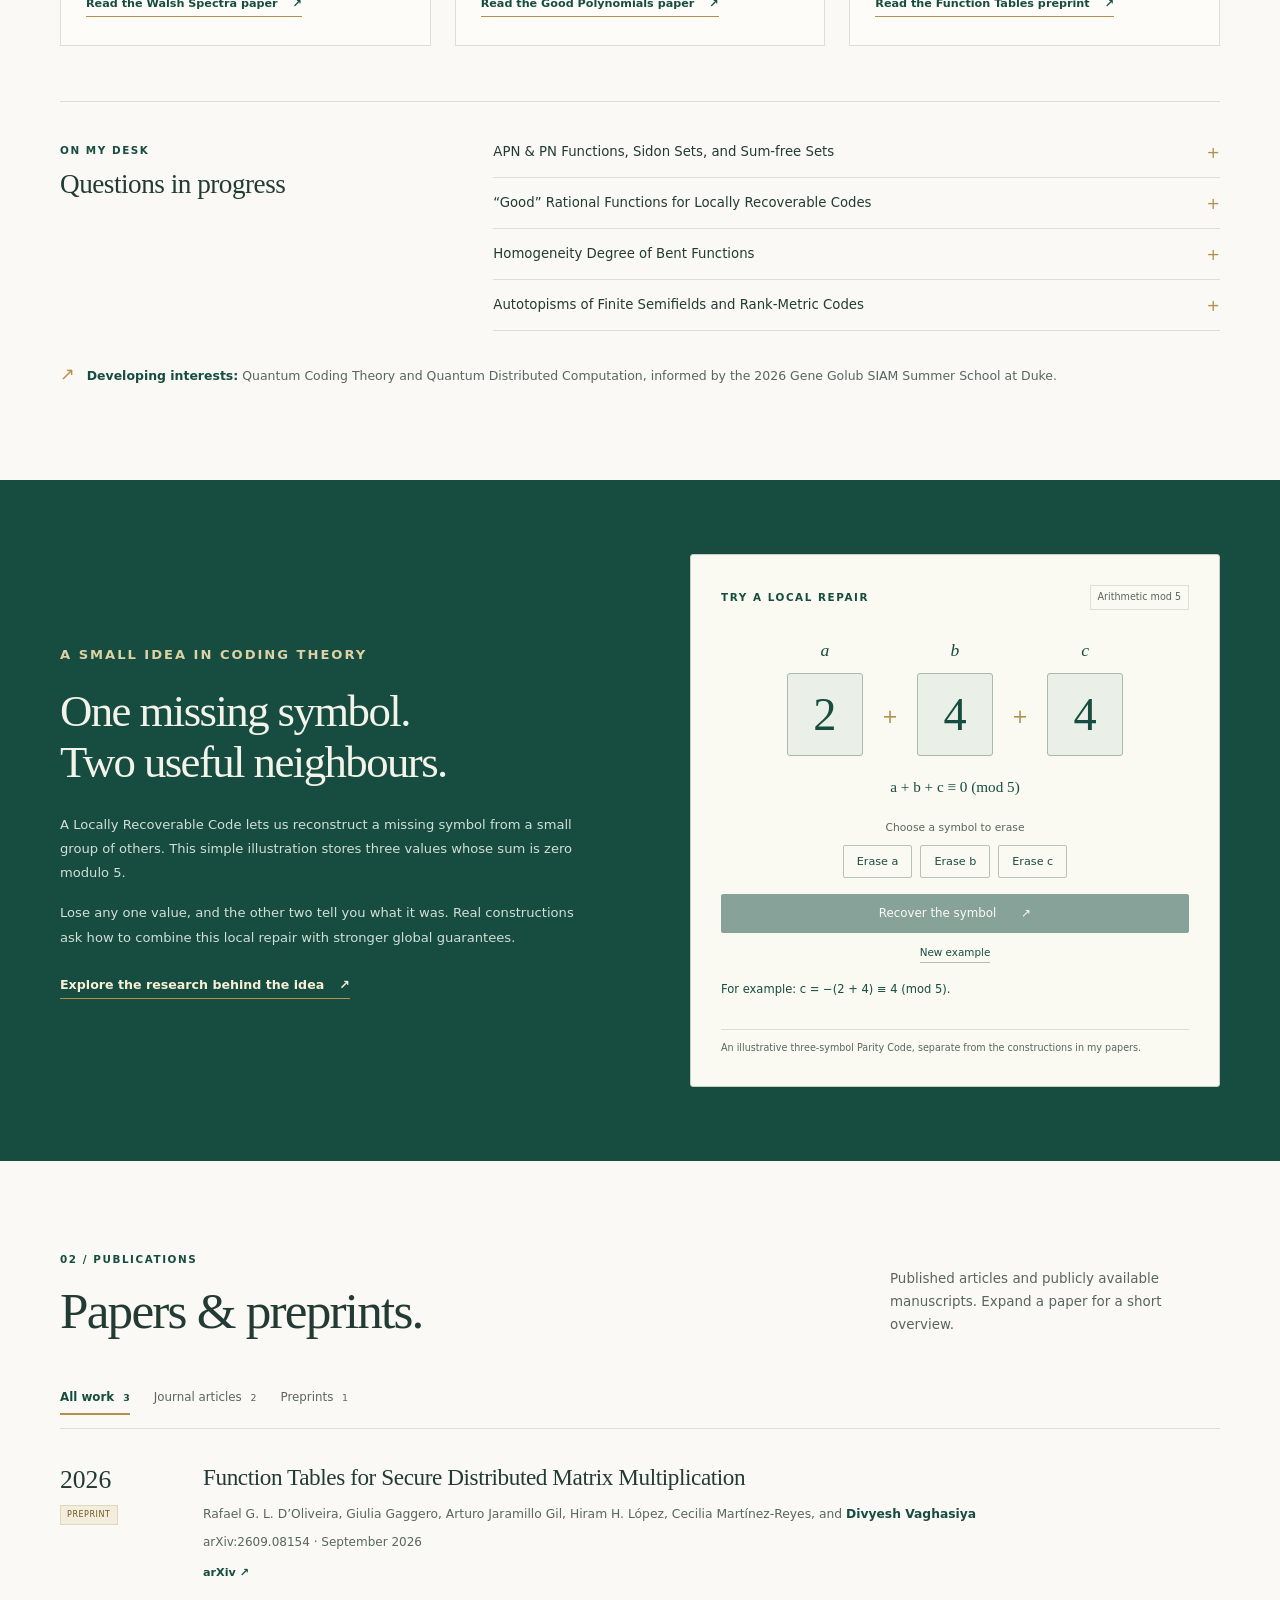
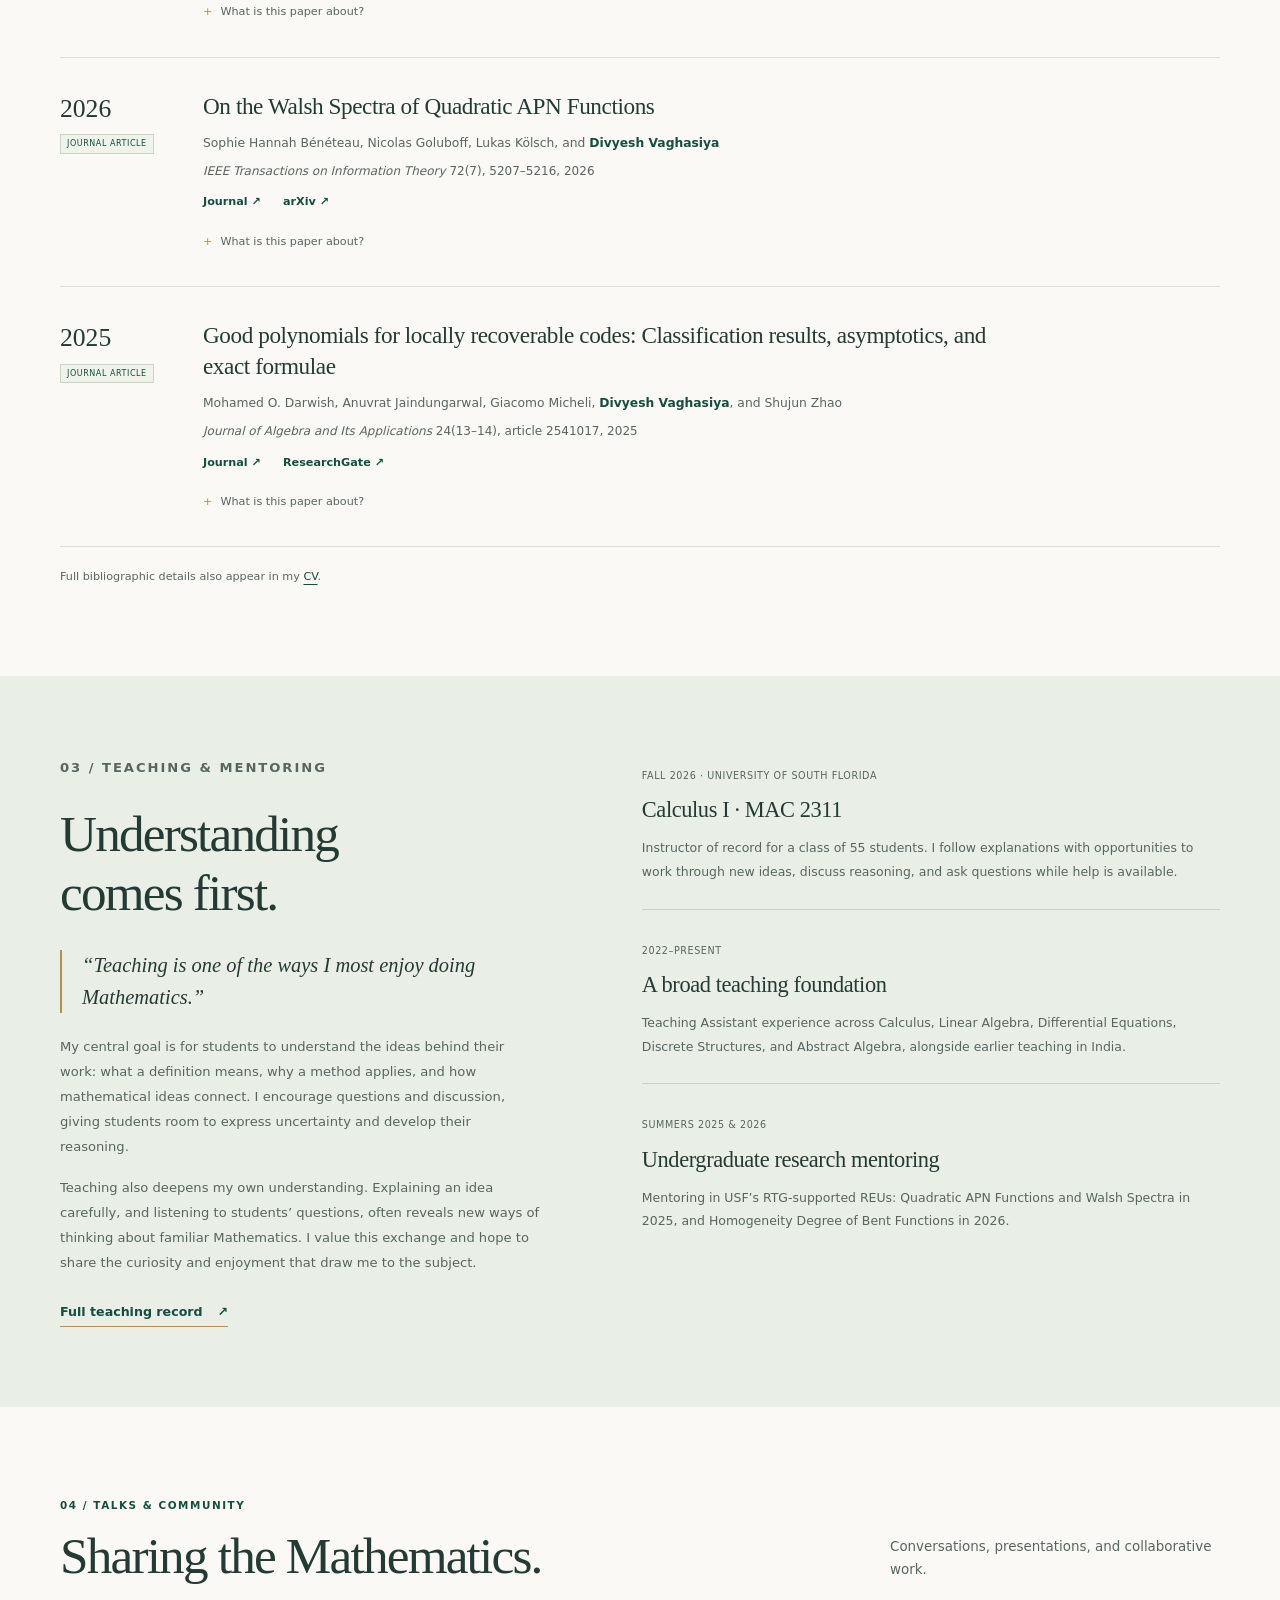
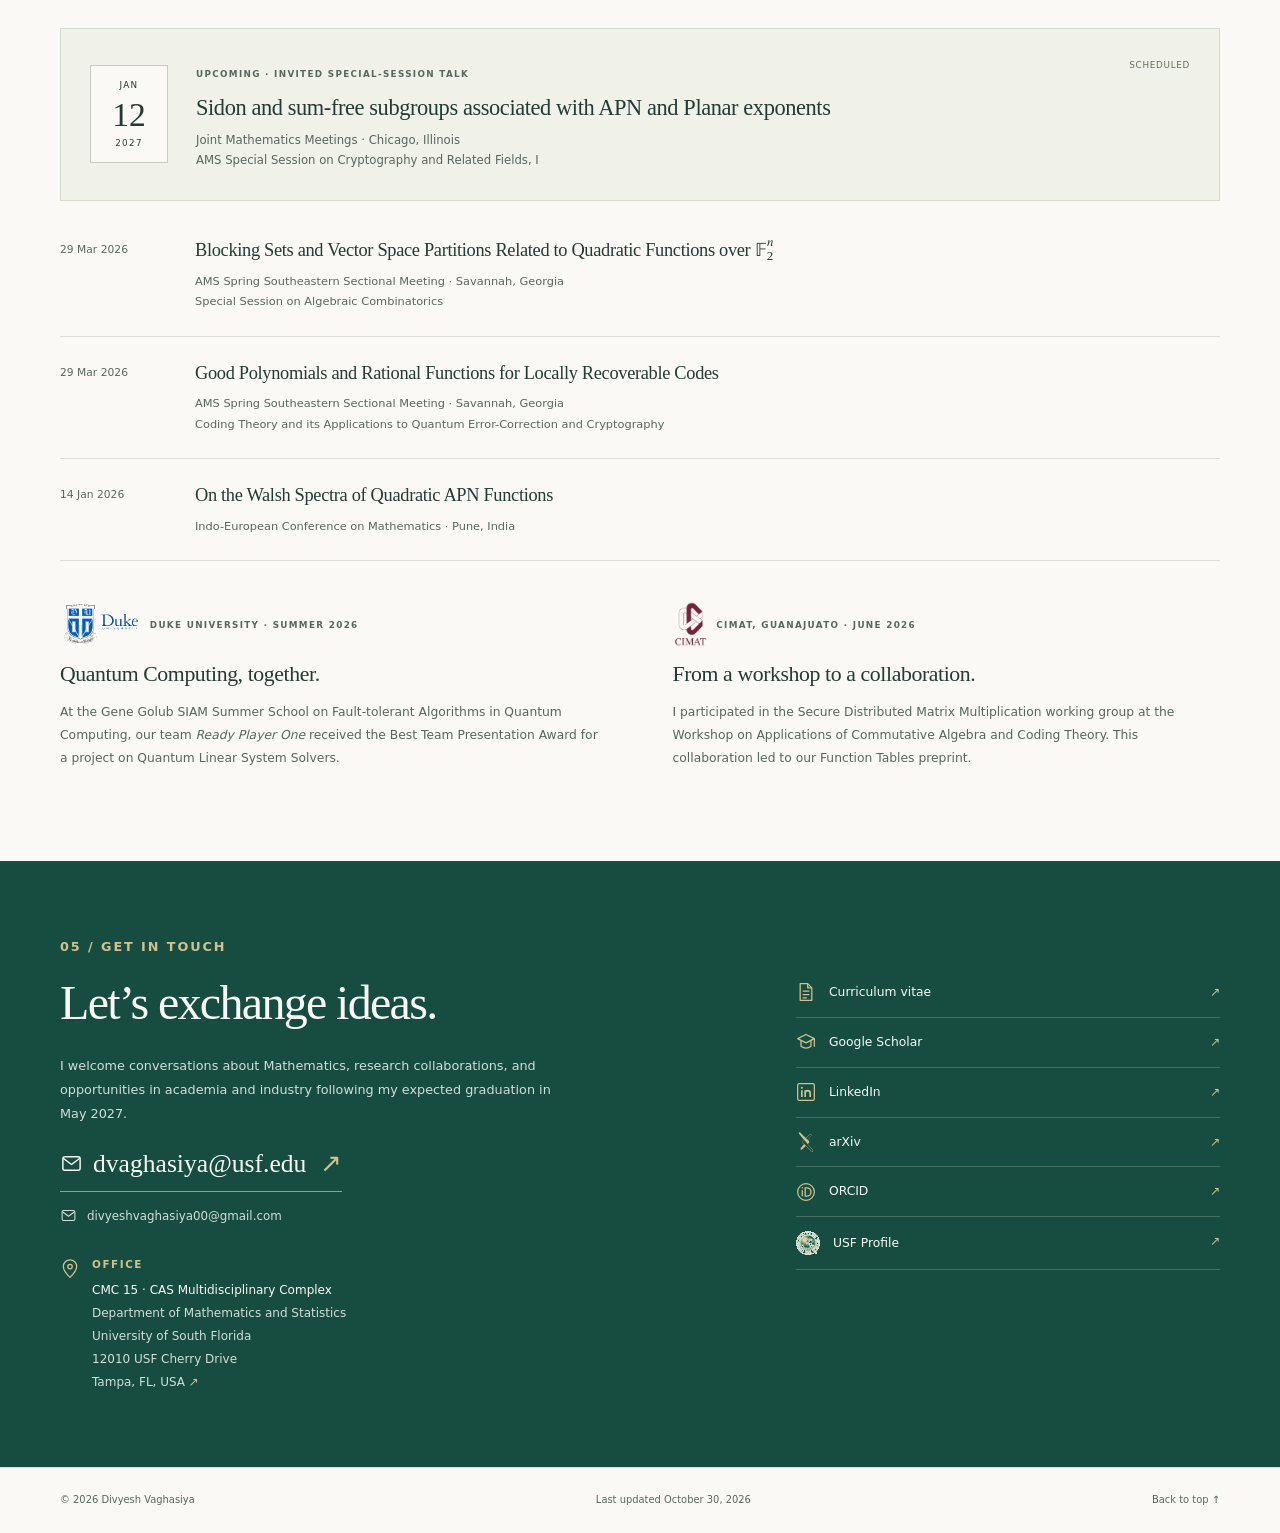
==== commit 78bbd6bd: "Improve logo backgrounds and contact layout" ====
--- a/index.html
+++ b/index.html
@@ -10,7 +10,7 @@
   <meta property="og:description" content="Finite Fields, Coding Theory, Cryptographic Functions, and Secure Distributed Computation. PhD candidate at the University of South Florida.">
   <meta property="og:type" content="website">
   <link rel="icon" href="./assets/favicon.svg" type="image/svg+xml">
-  <link rel="stylesheet" href="./styles.css?v=20261030-4">
+  <link rel="stylesheet" href="./styles.css?v=20261030-6">
   <script src="./site.js?v=20261030-4" defer></script>
 </head>
 <body>
@@ -114,7 +114,7 @@
       </div>
     </section>
 
-    <section class="section container" id="talks" aria-labelledby="talks-title"><div class="section-heading"><div><p class="eyebrow">04 / Talks &amp; community</p><h2 id="talks-title">Sharing the Mathematics.</h2></div><p>Conversations, presentations, and collaborative work.</p></div><article class="next-talk"><div class="date-tile"><span>JAN</span><strong>12</strong><span>2027</span></div><div><span class="small-label">Upcoming · invited special-session talk</span><h3>Sidon and sum-free subgroups associated with APN and Planar exponents</h3><p>Joint Mathematics Meetings · Chicago, Illinois<br>AMS Special Session on Cryptography and Related Fields, I</p></div><span class="scheduled-label">Scheduled</span></article><div class="past-talks"><article><time datetime="2026-03-29">29 Mar 2026</time><div><h3>Blocking Sets and Vector Space Partitions Related to Quadratic Functions over F₂ⁿ</h3><p>AMS Spring Southeastern Sectional Meeting · Savannah, Georgia<br>Special Session on Algebraic Combinatorics</p></div></article><article><time datetime="2026-03-29">29 Mar 2026</time><div><h3>Good Polynomials and Rational Functions for Locally Recoverable Codes</h3><p>AMS Spring Southeastern Sectional Meeting · Savannah, Georgia<br>Coding Theory and its Applications to Quantum Error-Correction and Cryptography</p></div></article><article><time datetime="2026-01-14">14 Jan 2026</time><div><h3>On the Walsh Spectra of Quadratic APN Functions</h3><p>Indo-European Conference on Mathematics · Pune, India</p></div></article></div><div class="community-row"><article><span class="small-label"><img class="institution-logo institution-logo-duke" src="./assets/institutions/duke.webp?v=20261030-4" width="48" height="36" alt="" aria-hidden="true">Duke University · Summer 2026</span><h3>Quantum Computing, together.</h3><p>At the Gene Golub SIAM Summer School on Fault-tolerant Algorithms in Quantum Computing, our team <em>Ready Player One</em> received the Best Team Presentation Award for a project on Quantum Linear System Solvers.</p></article><article><span class="small-label"><img class="institution-logo institution-logo-cimat" src="./assets/institutions/cimat.png?v=20261030-4" width="48" height="36" alt="" aria-hidden="true">CIMAT, Guanajuato · June 2026</span><h3>From a workshop to a collaboration.</h3><p>I participated in the Secure Distributed Matrix Multiplication working group at the Workshop on Applications of Commutative Algebra and Coding Theory. This collaboration led to our Function Tables preprint.</p></article></div></section>
+    <section class="section container" id="talks" aria-labelledby="talks-title"><div class="section-heading"><div><p class="eyebrow">04 / Talks &amp; community</p><h2 id="talks-title">Sharing the Mathematics.</h2></div><p>Conversations, presentations, and collaborative work.</p></div><article class="next-talk"><div class="date-tile"><span>JAN</span><strong>12</strong><span>2027</span></div><div><span class="small-label">Upcoming · invited special-session talk</span><h3>Sidon and sum-free subgroups associated with APN and Planar exponents</h3><p>Joint Mathematics Meetings · Chicago, Illinois<br>AMS Special Session on Cryptography and Related Fields, I</p></div><span class="scheduled-label">Scheduled</span></article><div class="past-talks"><article><time datetime="2026-03-29">29 Mar 2026</time><div><h3>Blocking Sets and Vector Space Partitions Related to Quadratic Functions over <math class="field-notation" xmlns="http://www.w3.org/1998/Math/MathML" aria-label="F subscript 2 superscript n"><msubsup><mi>𝔽</mi><mn>2</mn><mi>n</mi></msubsup></math></h3><p>AMS Spring Southeastern Sectional Meeting · Savannah, Georgia<br>Special Session on Algebraic Combinatorics</p></div></article><article><time datetime="2026-03-29">29 Mar 2026</time><div><h3>Good Polynomials and Rational Functions for Locally Recoverable Codes</h3><p>AMS Spring Southeastern Sectional Meeting · Savannah, Georgia<br>Coding Theory and its Applications to Quantum Error-Correction and Cryptography</p></div></article><article><time datetime="2026-01-14">14 Jan 2026</time><div><h3>On the Walsh Spectra of Quadratic APN Functions</h3><p>Indo-European Conference on Mathematics · Pune, India</p></div></article></div><div class="community-row"><article><span class="small-label"><img class="institution-logo institution-logo-duke" src="./assets/institutions/duke.webp?v=20261030-4" width="48" height="36" alt="" aria-hidden="true">Duke University · Summer 2026</span><h3>Quantum Computing, together.</h3><p>At the Gene Golub SIAM Summer School on Fault-tolerant Algorithms in Quantum Computing, our team <em>Ready Player One</em> received the Best Team Presentation Award for a project on Quantum Linear System Solvers.</p></article><article><span class="small-label"><img class="institution-logo institution-logo-cimat" src="./assets/institutions/cimat.png?v=20261030-4" width="48" height="36" alt="" aria-hidden="true">CIMAT, Guanajuato · June 2026</span><h3>From a workshop to a collaboration.</h3><p>I participated in the Secure Distributed Matrix Multiplication working group at the Workshop on Applications of Commutative Algebra and Coding Theory. This collaboration led to our Function Tables preprint.</p></article></div></section>
 
     <section class="contact-section" id="contact" aria-labelledby="contact-title">
       <div class="container contact-layout">
--- a/styles.css
+++ b/styles.css
@@ -109,3 +109,10 @@
 }
 
 .logo-filters { position: absolute; width: 0; height: 0; overflow: hidden; pointer-events: none; }
+
+
+/* Native MathML keeps the base and exponent in one script column. */
+math.field-notation {
+  font-family: "Cambria Math", "STIX Two Math", math, serif;
+  font-size: 1em;
+}
